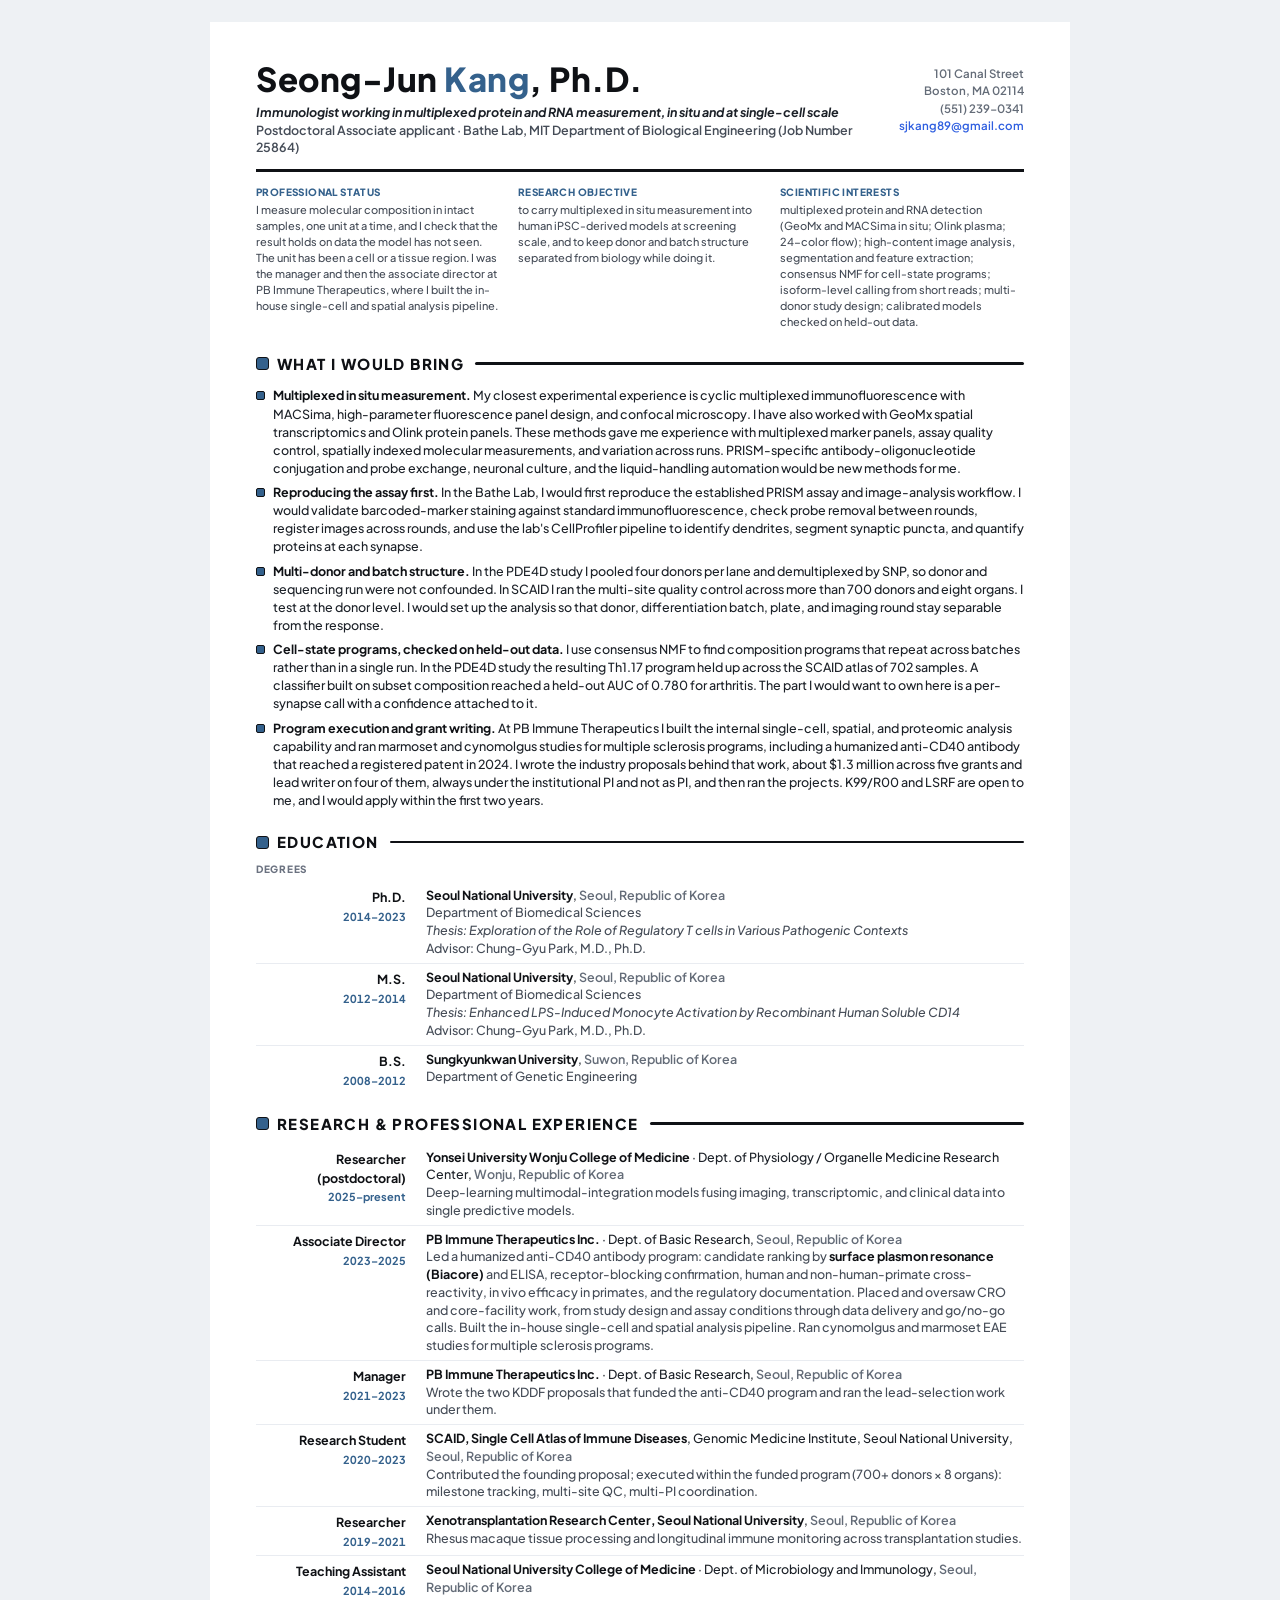
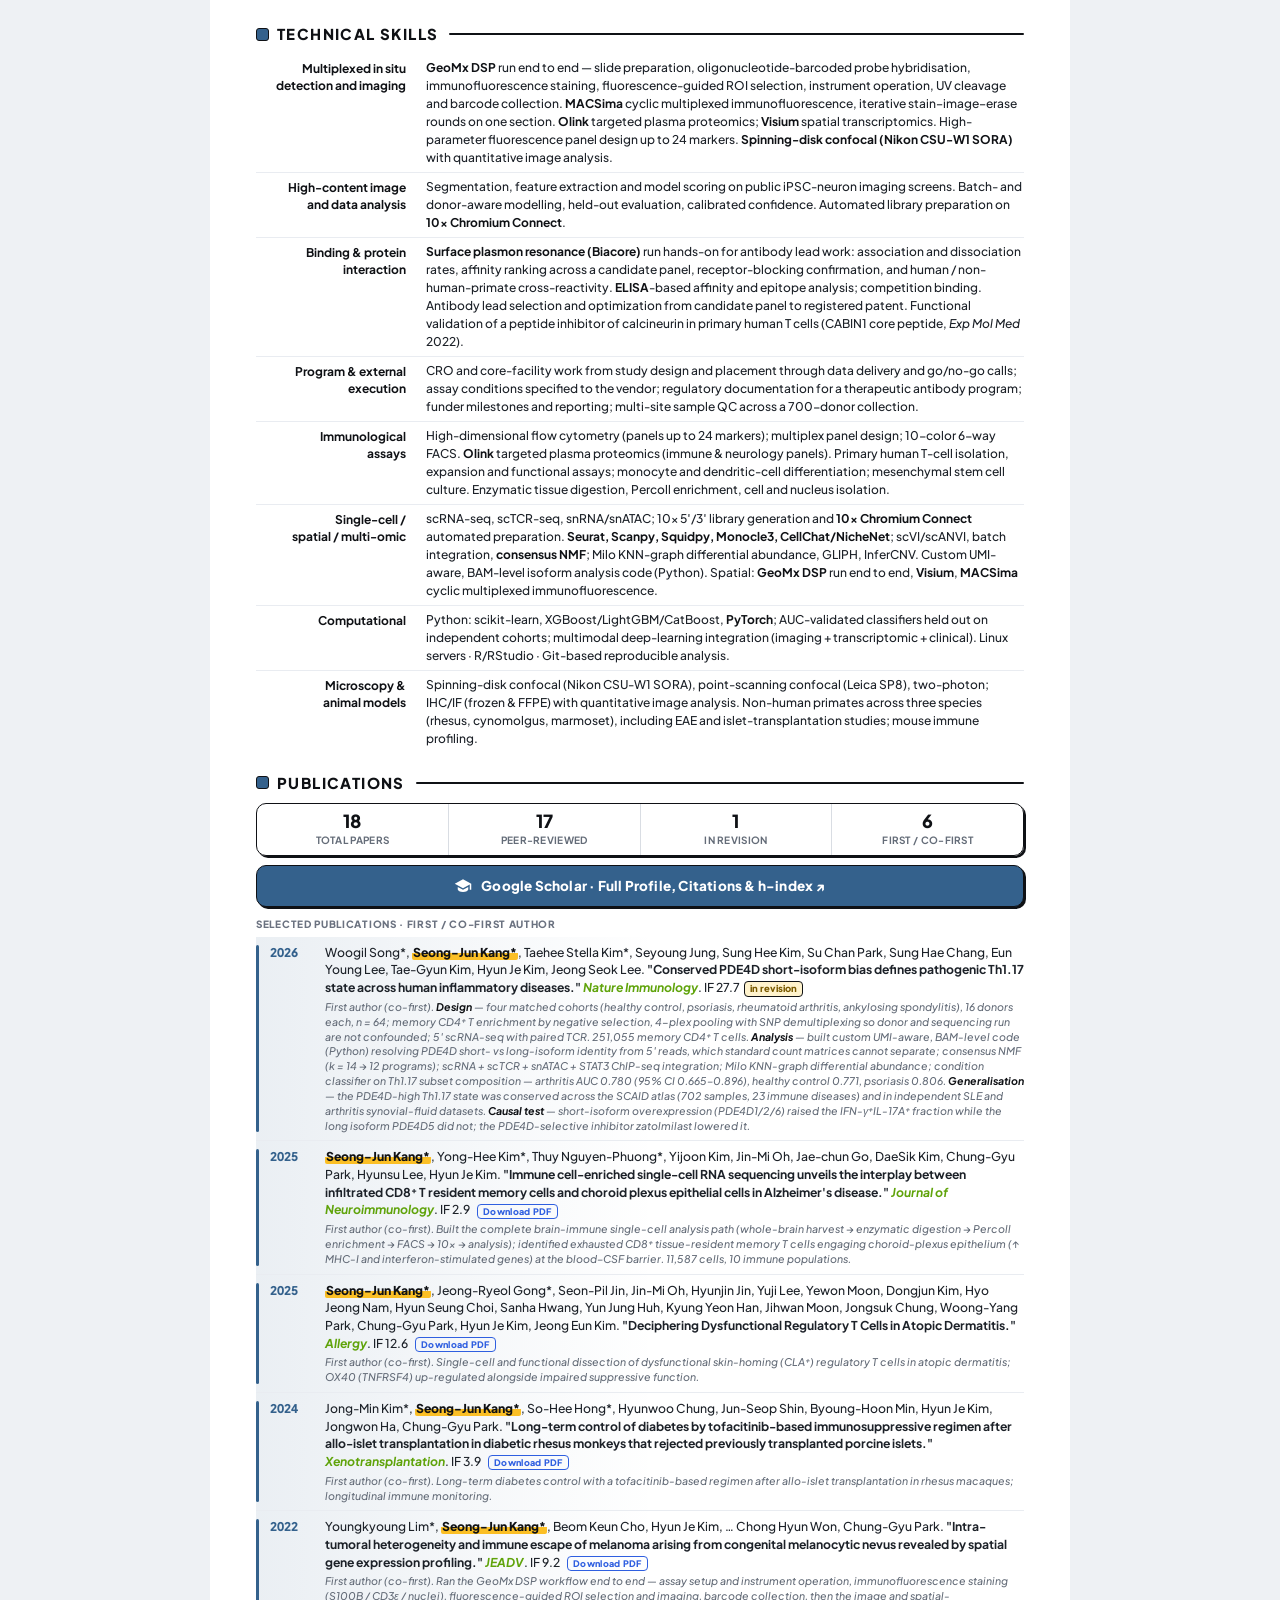
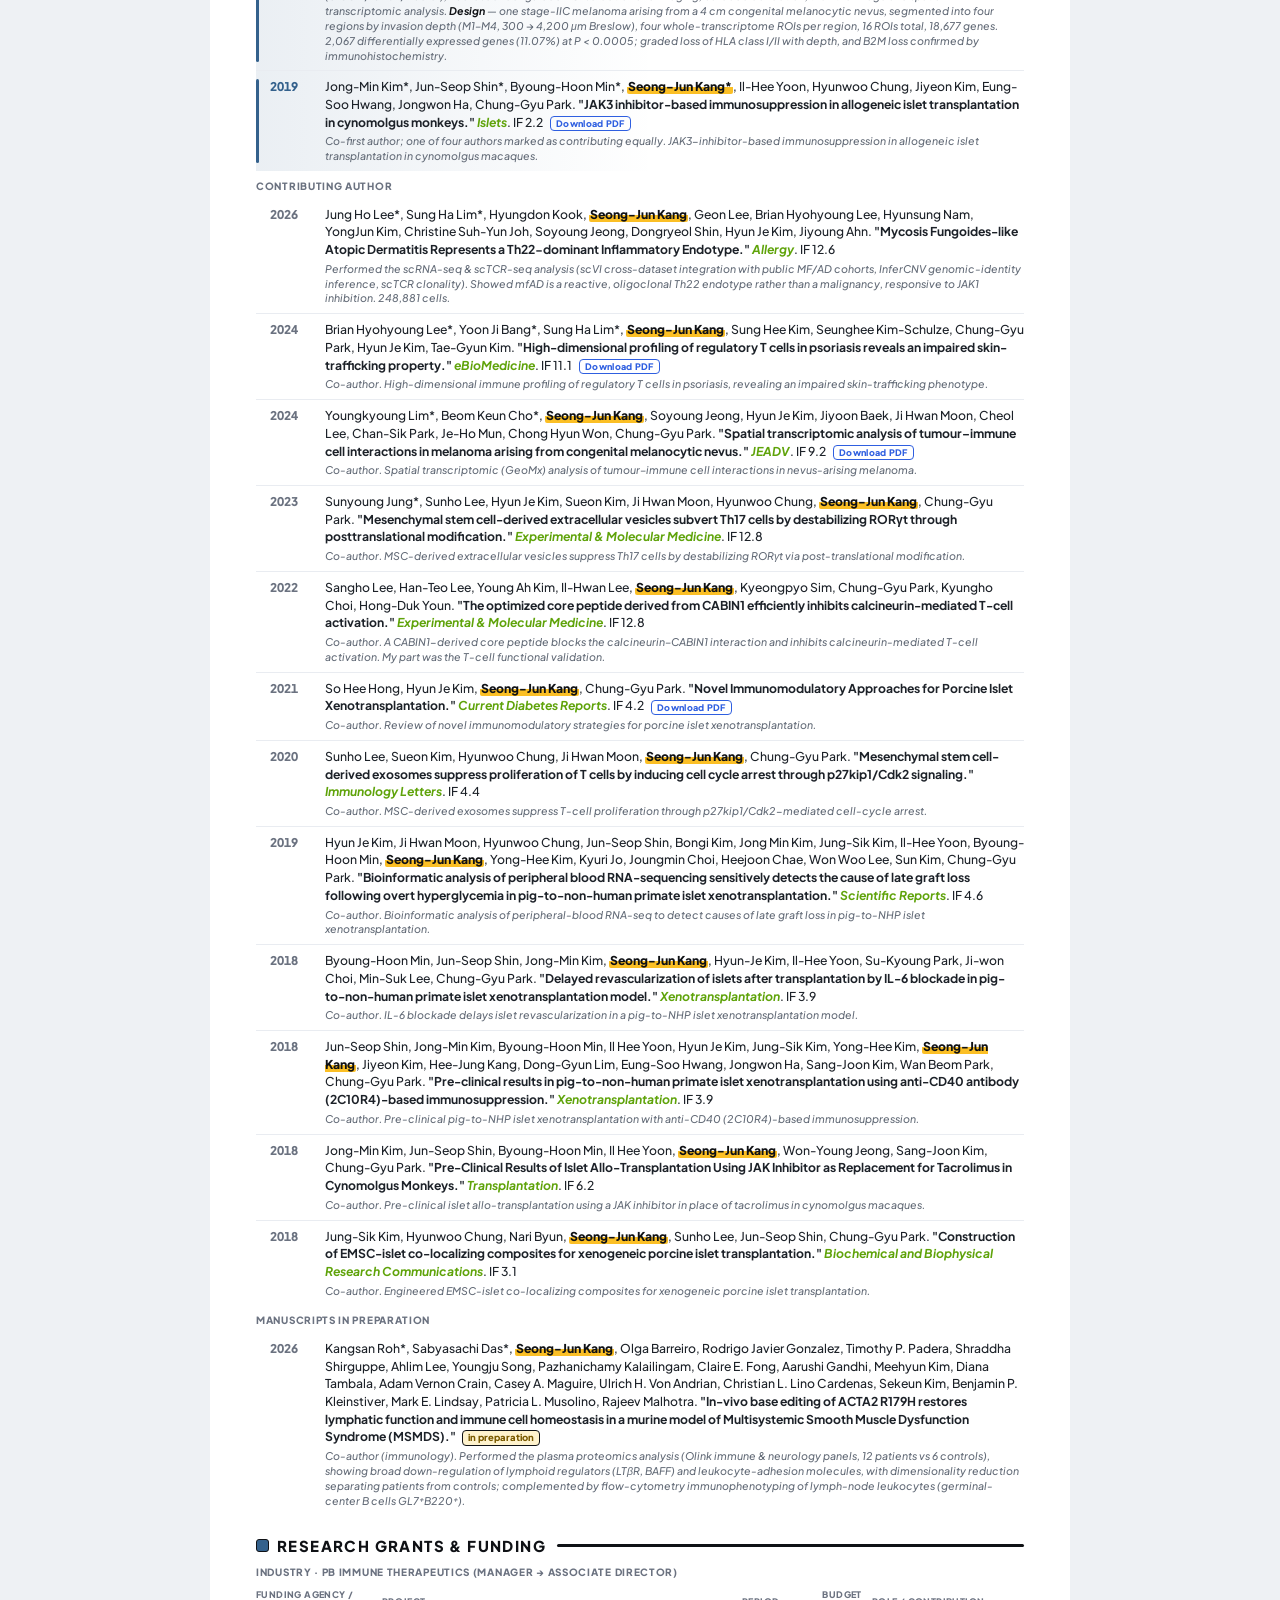
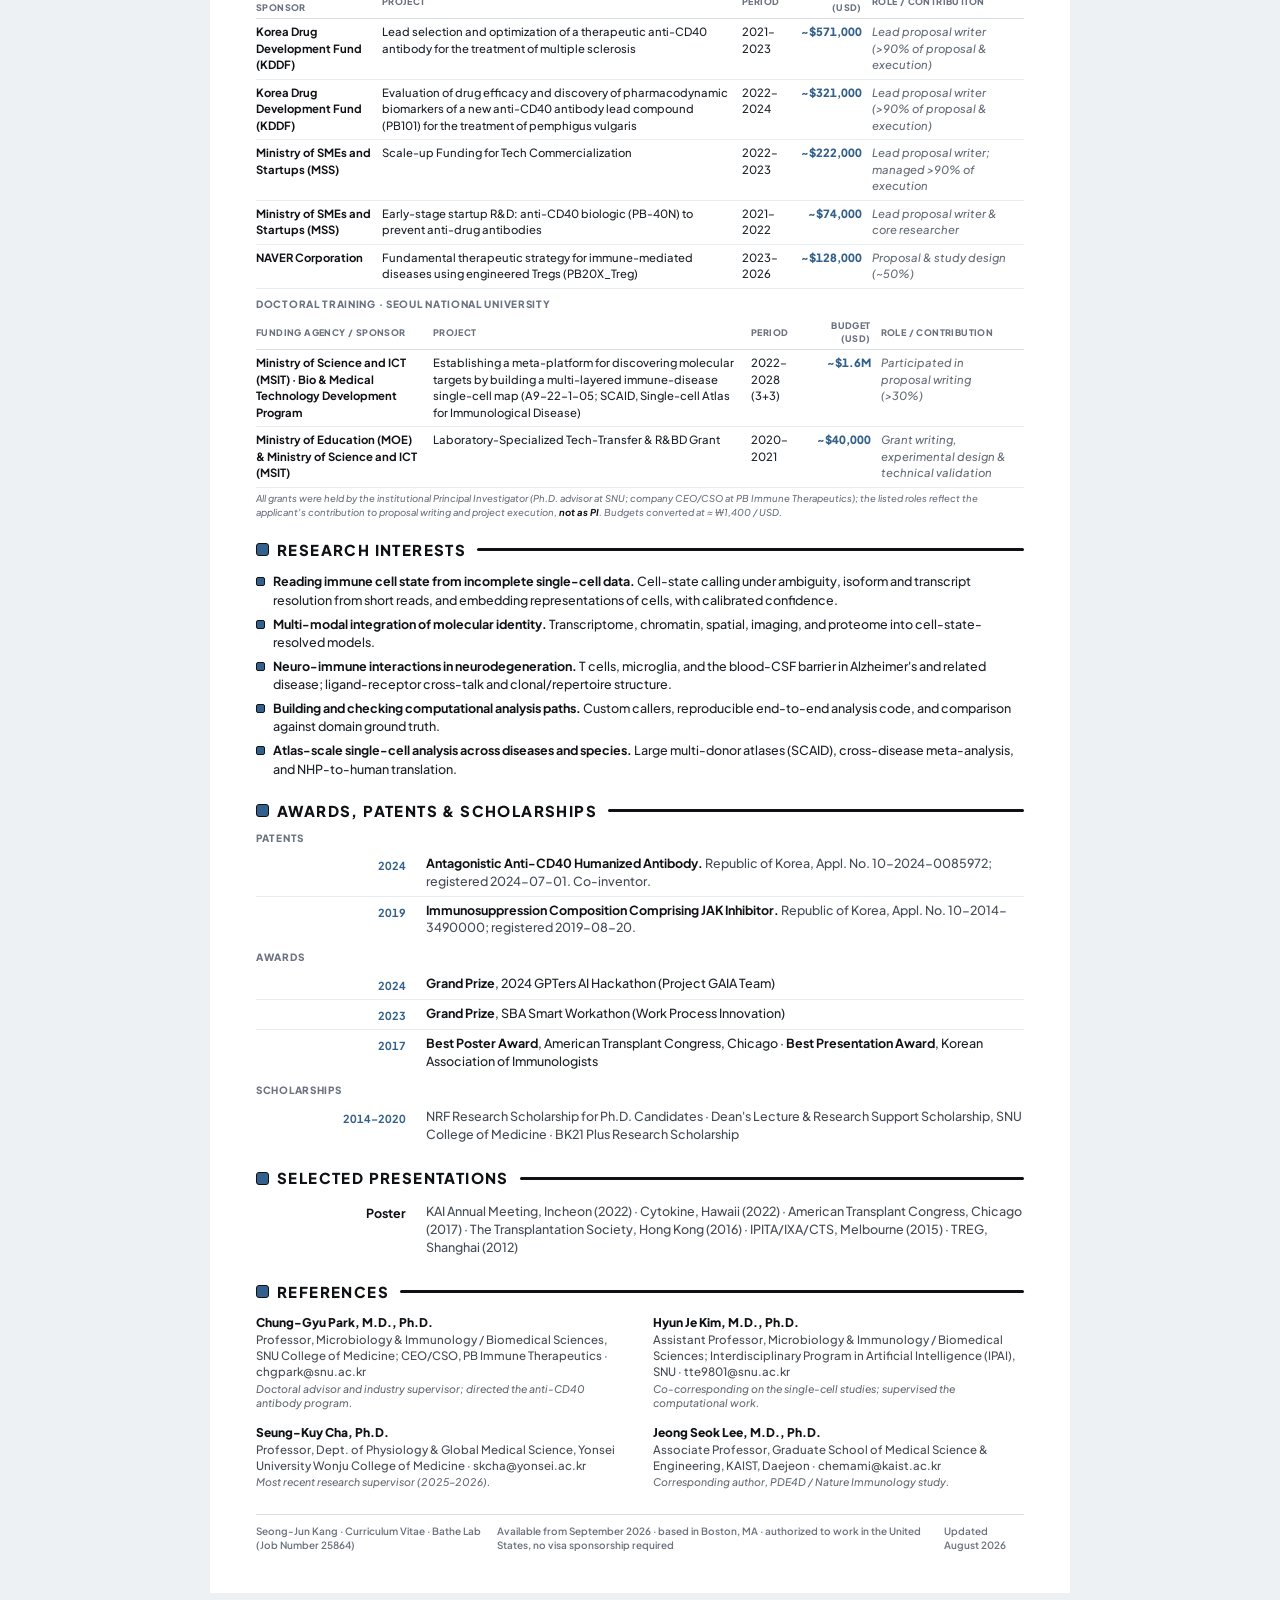
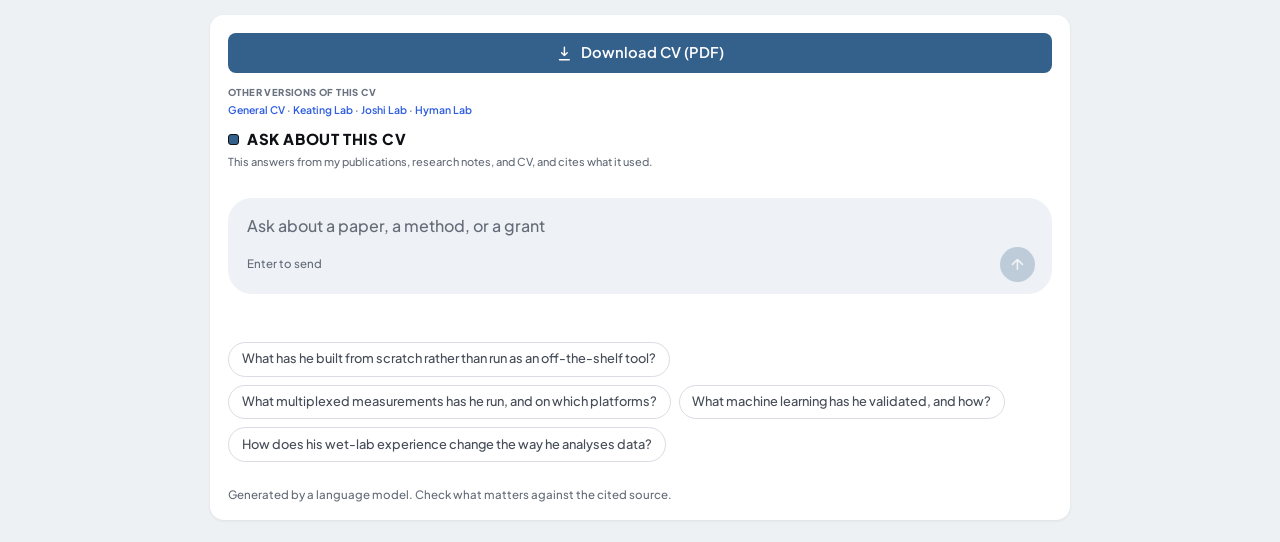
==== for-bathe-lab/index.html @ 983fb88e "Give each reader their own page, and build all of them from one template The site had one CV, pointe" ====
<!doctype html>
<html lang="en">
<head>
<meta charset="utf-8">
<meta name="viewport" content="width=device-width, initial-scale=1">
<title>Seong-Jun Kang, Ph.D. · Curriculum Vitae · Bathe Lab</title>

<!-- Favicon: brain emoji as inline SVG (no extra file, works in light/dark) -->
<link rel="icon" href="data:image/svg+xml,<svg xmlns='http://www.w3.org/2000/svg' viewBox='0 0 100 100'><text y='.9em' font-size='90'>%F0%9F%A7%A0</text></svg>">

<!-- Open Graph / link-preview card. -->
<meta property="og:type" content="website">
<meta property="og:url" content="https://kangseongjun.com/for-bathe-lab/">
<meta property="og:title" content="Seong-Jun Kang, Ph.D. · Curriculum Vitae · Bathe Lab">
<meta property="og:description" content="Immunologist working in multiplexed protein and RNA measurement, in situ and at single-cell scale. Postdoctoral Associate applicant, Bathe Lab, MIT Department of Biological Engineering.">
<!-- Each page carries its own card image, rendered from itself. One shared image would
     show one lab's name over every other lab's title. -->
<meta property="og:image" content="https://kangseongjun.com/for-bathe-lab/og-image.png">
<meta property="og:image:width" content="1200">
<meta property="og:image:height" content="630">
<meta name="twitter:card" content="summary_large_image">
<meta name="twitter:title" content="Seong-Jun Kang, Ph.D. · Curriculum Vitae · Bathe Lab">
<meta name="twitter:description" content="Immunologist working in multiplexed protein and RNA measurement, in situ and at single-cell scale. Postdoctoral Associate applicant, Bathe Lab, MIT Department of Biological Engineering.">
<meta name="twitter:image" content="https://kangseongjun.com/for-bathe-lab/og-image.png">
<!-- Which source file this deployed copy was cut from. Bump it with every copy. -->
<meta name="generator" content="Seong-Jun-CV-for-labs/build.py v1.0.0 · blocks/bathe.json">

<link rel="preconnect" href="https://fonts.googleapis.com">
<link rel="preconnect" href="https://fonts.gstatic.com" crossorigin>
<link href="https://fonts.googleapis.com/css2?family=Plus+Jakarta+Sans:ital,wght@0,500;0,600;0,700;0,800;1,500;1,600;1,700&display=swap" rel="stylesheet">
<link rel="stylesheet" href="../chat/ksj-chat.css">
<style>
/* CV_brainfish v7 · v3 clean ledger + v6 detailed year-column pubs · BLUE accent (name highlight = yellow, journal = green) */
:root{
  --lime:#a3e635; --lime-deep:#5fa30a; --carbon:#0f1115; --ink:#1c2128; --graphite:#454c57; --iron:#646c78;
  /* --slate carries the sublabels, table headers, publication years and the footnote,
     all of them small. At #9aa2af it measures 2.6:1 on white, under the 4.5:1 threshold. */
  --slate:#6b7280; --line:#d9dde3; --line-soft:#e9ecf1; --cobalt:#2f5fe0; --paper:#ffffff;
  --blue:#34618c; --yellow:#fbbf25;
  --font:"Plus Jakarta Sans",-apple-system,BlinkMacSystemFont,"Segoe UI",sans-serif;
}
*{box-sizing:border-box;margin:0;padding:0}
html{-webkit-print-color-adjust:exact;print-color-adjust:exact}
body{font-family:var(--font);color:var(--ink);background:#eef1f4;font-size:13px;line-height:1.46;font-weight:500}
.page{max-width:860px;background:var(--paper);padding:40px 46px 40px}
a{color:var(--cobalt);text-decoration:none}

/* ---------- two-column shell: CV left, chat right ---------- */
/* The CV keeps its 860px measure. The chat takes a fixed 390px beside it and sticks to
   the viewport, because the CV is several screens long and a chat that scrolls away at
   the Education section is a chat nobody uses. */
.shell{display:grid;grid-template-columns:minmax(0,860px) 390px;gap:22px;
       max-width:1294px;margin:22px auto;align-items:start;padding:0 12px}
/* A hidden aside is out of the layout, but its grid column is not. Without this the CV
   sits 195px left of centre beside an empty gap whenever the chat is off. */
.shell:has(> .askpane[hidden]){grid-template-columns:minmax(0,860px);
                               justify-content:center;max-width:884px}
.cvpane{min-width:0}
.askpane{position:sticky;top:22px;background:var(--paper);border-radius:14px;
         padding:18px 18px 16px;box-shadow:0 1px 3px rgba(15,17,21,.07)}
.askpane .ksj-chat{
  --ksj-accent:var(--blue); --ksj-accent-2:#27496b; --ksj-accent-fg:#fff;
  --ksj-accent-bg:rgba(52,97,140,.10);
  --ksj-ink:var(--ink); --ksj-ink-2:var(--graphite); --ksj-muted:var(--iron);
  --ksj-line:var(--line); --ksj-line-2:var(--line-soft);
  --ksj-surface:var(--paper);
  /* The composer's fill. The pane is white, so this grey is what tells the composer
     apart from the outlined suggestion pills sitting under it. */
  --ksj-surface-2:#eef1f5;
  --ksj-font:var(--font);
  --ksj-log-max:calc(100vh - 330px);
}
.askpane .ksj-title{font-size:15px;font-weight:800;letter-spacing:.6px;text-transform:uppercase;
                    color:var(--carbon);display:flex;align-items:center;gap:8px}
.askpane .ksj-title::before{content:"";width:11px;height:11px;background:var(--blue);
                            border:1.5px solid var(--carbon);border-radius:3px;flex-shrink:0}
.askpane .ksj-intro{font-size:11px;line-height:1.45}
.cv-download{
  display:flex; align-items:center; justify-content:center; gap:.5rem;
  margin:0 0 .75rem; padding:.6rem 1rem;
  background:var(--blue); color:#fff; border-radius:8px;
  font-size:.92rem; font-weight:600; text-decoration:none;
  transition:background .15s;
}
/* A darker shade of the same accent on hover. color-mix keeps the hover in the same blue
   rather than jumping to the brighter --cobalt. */
.cv-download:hover{background:color-mix(in srgb, var(--blue) 82%, #000);}
.cv-download:focus-visible{outline:2.5px solid var(--cobalt);outline-offset:2px}
.cv-download svg{width:1.05rem; height:1.05rem; fill:none; stroke:currentColor; stroke-width:2; stroke-linecap:round; stroke-linejoin:round;}
/* The other pages of this CV. A reader who lands on one lab's page has no way to the
   others otherwise. Each page hides its own entry. */
.cv-others{margin:0 0 .75rem;font-size:10.5px;line-height:1.5;color:var(--iron);font-weight:600}
.cv-others b{display:block;font-size:9.5px;letter-spacing:.4px;text-transform:uppercase;
             color:var(--slate);margin-bottom:2px;font-weight:800}
.cv-others a{color:var(--cobalt)}
.cv-others a:hover{text-decoration:underline}
.cv-others a:focus-visible{outline:2px solid var(--cobalt);outline-offset:2px}

/* Below the point where 860 + 390 stops fitting, the CV goes full width and the chat
   moves under it. It stops being sticky there: a sticky panel on a phone eats the screen. */
@media (max-width:1290px){
  .shell{grid-template-columns:minmax(0,860px);justify-content:center;max-width:884px}
  .askpane{position:static;max-width:860px}
  .askpane .ksj-chat{--ksj-log-max:26rem}
}
b,strong{font-weight:700;color:var(--carbon)}
i,em{font-style:italic}

/* ---------- header ---------- */
.hgrid{display:flex;justify-content:space-between;align-items:flex-start;gap:24px;padding-bottom:12px;border-bottom:3px solid var(--carbon)}
.name{font-size:33px;font-weight:800;letter-spacing:.5px;line-height:1;color:var(--carbon)}
.name .accent{color:var(--blue)}
.titles{margin-top:9px;font-size:12.5px;color:var(--graphite);font-weight:600;line-height:1.4}
.titles .t-em{font-style:italic;font-weight:700;color:var(--ink)}
.hright{text-align:right;font-size:11.5px;color:var(--iron);font-weight:600;line-height:1.5;white-space:nowrap;padding-top:3px}
.hright .k{color:var(--cobalt)}

.summary3{display:grid;grid-template-columns:1fr 1fr 1fr;gap:18px;margin-top:13px;padding-bottom:4px}
.summary3 .col{font-size:11px;color:var(--graphite);line-height:1.45;font-weight:500}
.summary3 .slab{display:block;font-weight:800;font-size:10px;letter-spacing:.4px;text-transform:uppercase;color:var(--blue);margin-bottom:3px}

/* ---------- section headers ---------- */
.sec{margin-top:19px}
.sechdr{display:flex;align-items:center;gap:11px;margin-bottom:9px}
.sechdr h2{font-size:15px;font-weight:800;letter-spacing:1.4px;text-transform:uppercase;color:var(--carbon);white-space:nowrap;display:flex;align-items:center;gap:8px}
.sechdr h2::before{content:"";width:11px;height:11px;background:var(--blue);border:1.5px solid var(--carbon);border-radius:3px;display:inline-block}
.sechdr .rule{flex:1;height:2.5px;background:var(--carbon);border-radius:2px}
.sublbl{font-size:10px;font-weight:800;letter-spacing:.7px;text-transform:uppercase;color:var(--slate);margin:8px 0 5px}

/* ---------- ledger rows ---------- */
.row{display:grid;grid-template-columns:150px 1fr;gap:20px;padding:5px 0;break-inside:avoid}
.row .lab{text-align:right;padding-top:1px}
.row .lab .role{font-weight:700;font-size:12.5px;color:var(--carbon);line-height:1.25}
.row .lab .dt{display:block;font-size:11px;font-weight:700;color:var(--blue);font-variant-numeric:tabular-nums;margin-top:2px}
.row .lab .mini{display:block;font-size:10px;color:var(--slate);font-weight:600;font-style:italic;margin-top:3px}
.row .main{font-size:12.5px;color:var(--ink);line-height:1.42}
.row .main .org{font-weight:700;color:var(--carbon)}
.row .main .loc{color:var(--iron);font-weight:600}
.row .main .det{color:var(--graphite)}
.row .main .th{font-style:italic;color:var(--graphite)}
.row+.row{border-top:1px solid var(--line-soft)}

/* ---------- publications ---------- */
.pubstats{display:flex;flex-wrap:wrap;gap:0;border:1.5px solid var(--carbon);border-radius:10px;overflow:hidden;margin:2px 0 9px;box-shadow:2px 2px 0 var(--carbon)}
.pubstats .st{flex:1;min-width:120px;padding:8px 14px;border-right:1px solid var(--line);text-align:center}
.pubstats .st:last-child{border-right:none}
.pubstats .st b{display:block;font-size:18px;font-weight:800;color:var(--carbon);line-height:1}
.pubstats .st span{font-size:10px;font-weight:700;color:var(--iron);text-transform:uppercase;letter-spacing:.3px;margin-top:3px;display:block}
.pubkey{font-size:10.5px;color:var(--iron);font-style:italic;margin:0 0 8px}
/* Full width, and borrowing the border + hard shadow the stat card above it already uses,
   so the two read as one block. The shadow is what makes it look pressable: hover lifts it
   off the page, active pushes it into where the shadow was. */
.scholar-btn{display:flex;width:100%;align-items:center;justify-content:center;gap:9px;background:var(--blue);color:#fff;font-size:13.5px;font-weight:800;padding:10px 16px;border:1.5px solid var(--carbon);border-radius:10px;text-decoration:none;margin:2px 0 10px;letter-spacing:.2px;box-shadow:2px 2px 0 var(--carbon);transition:background .15s,transform .12s,box-shadow .12s}
.scholar-btn svg{flex-shrink:0}
.scholar-btn:hover{background:#27496b;transform:translate(-1px,-1px);box-shadow:3px 3px 0 var(--carbon)}
.scholar-btn:active{transform:translate(2px,2px);box-shadow:0 0 0 var(--carbon)}
.scholar-btn:focus-visible{outline:2.5px solid var(--cobalt);outline-offset:2px}
.granttbl{width:100%;border-collapse:collapse;margin:4px 0 4px;font-size:11.3px}
/* The industry table runs past a page break in print. Only a real thead repeats, and it
   only repeats with this display value; without it the second half of the table prints
   as unlabelled money. */
.granttbl thead{display:table-header-group}
.granttbl th{text-align:left;font-size:9px;font-weight:800;text-transform:uppercase;letter-spacing:.4px;color:var(--slate);border-bottom:1.5px solid var(--line);padding:3px 10px 4px 0}
.granttbl th.r,.granttbl td.bd{text-align:right}
.granttbl td{padding:5px 10px 5px 0;border-bottom:1px solid var(--line-soft);vertical-align:top}
.granttbl .ag{font-weight:700;color:var(--carbon)}
.granttbl .bd{font-weight:800;color:var(--blue);font-variant-numeric:tabular-nums;white-space:nowrap}
.granttbl .rl{color:var(--iron);font-style:italic}
.grantnote{font-size:9.5px;color:var(--slate);font-style:italic;margin-top:3px}

ol.pubs{list-style:none;counter-reset:pub}
ol.pubs li{position:relative;padding:6px 0 6px 30px;font-size:12px;line-height:1.45;break-inside:avoid;border-bottom:1px solid var(--line-soft)}
ol.pubs li:last-child{border-bottom:none}
ol.pubs li::before{counter-increment:pub;content:"["counter(pub)"]";position:absolute;left:0;top:6px;color:var(--slate);font-weight:700;font-size:11px;font-variant-numeric:tabular-nums}
ol.pubs li.pri{padding-left:34px}
ol.pubs li.pri::after{content:"";position:absolute;left:24px;top:8px;bottom:8px;width:3px;background:var(--lime);border-radius:2px}
.pubs .me{font-weight:800;color:var(--carbon);background:linear-gradient(180deg,transparent 58%,var(--lime) 58%);padding:0 1px;border-radius:2px}
.pubs .ttl{font-weight:700;color:var(--ink)}
.pubs .jr{font-style:italic;font-weight:700;color:var(--cobalt)}
.pubs .yr{color:var(--iron);font-weight:600}
.pubs .contrib{display:block;margin-top:3px;font-size:10.8px;color:var(--iron);font-style:italic;line-height:1.4}
.grouplbl{font-size:11px;font-weight:800;letter-spacing:.3px;color:var(--blue);font-style:italic;margin:11px 0 4px}
.publist{list-style:none;margin-top:2px}
.publist li{position:relative;padding:7px 0 7px 14px;border-bottom:1px solid var(--line-soft);font-size:12.2px;line-height:1.45;display:flex;gap:13px;align-items:baseline;break-inside:avoid}
.publist li:last-child{border-bottom:none}
.publist .yr{font-weight:800;font-size:12px;color:var(--slate);min-width:42px;font-variant-numeric:tabular-nums;flex-shrink:0}
.publist .ct{flex:1}
.publist li.pri{background:linear-gradient(90deg,rgba(52,97,140,.10),transparent 52%)}
.publist li.pri::before{content:"";position:absolute;left:0;top:8px;bottom:8px;width:3px;background:var(--blue);border-radius:2px}
.publist li.pri .yr{color:var(--blue)}
.publist .me{font-weight:800;color:var(--carbon);background:linear-gradient(180deg,transparent 55%,var(--yellow) 55%);padding:0 1px;border-radius:2px}
.publist .ttl{font-weight:700;color:var(--ink)}
.publist .jr{font-style:italic;font-weight:700;color:var(--lime-deep)}
.publist .rev{display:inline-block;font-size:9.5px;font-weight:800;color:#7a5a00;background:#fff3cd;border:1px solid var(--carbon);border-radius:4px;padding:0 5px;margin-left:4px}
.publist .contrib{display:block;margin-top:3px;font-size:10.6px;color:var(--iron);font-style:italic;line-height:1.4}
.pdf{display:inline-block;font-size:9px;font-weight:800;letter-spacing:.3px;color:var(--cobalt);border:1.2px solid var(--cobalt);border-radius:4px;padding:0 5px;margin-left:5px;text-decoration:none;vertical-align:middle}
.pdf:hover{background:var(--cobalt);color:#fff}
.th a{color:var(--cobalt);text-decoration:none;border-bottom:1px solid var(--cobalt)}

/* ---------- skills / interests / lists ---------- */
.skillrow{display:grid;grid-template-columns:150px 1fr;gap:20px;padding:5px 0;break-inside:avoid}
.skillrow+.skillrow{border-top:1px solid var(--line-soft)}
.skillrow .lab{text-align:right;font-weight:700;font-size:12px;color:var(--carbon);padding-top:1px}
.skillrow .items{font-size:12px;color:var(--ink);line-height:1.5}
.skillrow .items b{color:var(--carbon);font-weight:700}

.interest{list-style:none;font-size:12.5px}
.interest li{padding:3px 0 3px 17px;position:relative;line-height:1.45;color:var(--ink)}
.interest li::before{content:"";position:absolute;left:0;top:8px;width:7px;height:7px;background:var(--blue);border:1.4px solid var(--carbon);border-radius:2px}
.interest b{color:var(--carbon);font-weight:700}

.inline{font-size:12px;color:var(--ink);line-height:1.6}
.refgrid{display:grid;grid-template-columns:1fr 1fr;gap:6px 26px}
.refblk{font-size:11.5px;line-height:1.4;padding:4px 0}
.refblk .rn{font-weight:800;color:var(--carbon);font-size:12px}
.refblk .rr{color:var(--graphite);font-weight:500}
.refblk .rnote{font-style:italic;color:var(--iron);font-size:10.5px;margin-top:1px}

.foot{margin-top:20px;padding-top:9px;border-top:1px solid var(--line);font-size:10px;color:var(--slate);display:flex;justify-content:space-between;font-weight:600}

@media (max-width:680px){
  .summary3{grid-template-columns:1fr}.hgrid{flex-direction:column}.hright{text-align:left}
  .row,.skillrow{grid-template-columns:1fr;gap:2px}.row .lab,.skillrow .lab{text-align:left}.refgrid{grid-template-columns:1fr}
}
@media print{
  @page{size:Letter;margin:12mm 13mm}
  body{background:#fff;font-size:10.6px}
  /* This page's real job is still the PDF. The chat leaves no trace on paper. */
  .askpane{display:none}
  .shell{display:block;max-width:none;margin:0;padding:0;gap:0}
  .page{margin:0;max-width:none;padding:0;box-shadow:none}
  .sec{margin-top:13px}
  .sechdr,.row,.skillrow,ol.pubs li,.refblk{break-inside:avoid}
  /* break-inside alone let a heading sit alone at the foot of a page with its first entry
     on the next one. */
  .sechdr,.sublbl{break-after:avoid;page-break-after:avoid}
  .name{font-size:27px}
  /* This was position:fixed, which repeats the line on every sheet but pins it inside the
     page area, so on any full page it printed across the last entry. Pushing it into the
     page margin does not work either: Chrome clips fixed content at the page edge and the
     line disappeared from five of six pages. In flow it prints once, at the end, and never
     lands on anything. */
  .foot{position:static;margin-top:16px;padding-top:8px;border-top:1px solid var(--line-soft);break-inside:avoid}
}
</style>
</head>
<body>
<div class="shell">
<div class="cvpane">
<div class="page">

  <!-- ============ HEADER ============ -->
  <header>
    <div class="hgrid">
      <div class="hleft">
        <h1 class="name">Seong-Jun <span class="accent">Kang</span>, Ph.D.</h1>
        <div class="titles">
          <div class="t-em">Immunologist working in multiplexed protein and RNA measurement, in situ and at single-cell scale</div>
          <div>Postdoctoral Associate applicant · Bathe Lab, MIT Department of Biological Engineering (Job Number 25864)</div>
        </div>
      </div>
      <div class="hright">
        101 Canal Street<br>Boston, MA 02114<br>(551) 239-0341<br><span class="k">sjkang89@gmail.com</span>
      </div>
    </div>
    <div class="summary3">
      <div class="col"><span class="slab">Professional status</span>I measure molecular composition in intact samples, one unit at a time, and I check that the result holds on data the model has not seen. The unit has been a cell or a tissue region. I was the manager and then the associate director at PB Immune Therapeutics, where I built the in-house single-cell and spatial analysis pipeline.</div>
      <div class="col"><span class="slab">Research objective</span>to carry multiplexed in situ measurement into human iPSC-derived models at screening scale, and to keep donor and batch structure separated from biology while doing it.</div>
      <div class="col"><span class="slab">Scientific interests</span>multiplexed protein and RNA detection (GeoMx and MACSima in situ; Olink plasma; 24-color flow); high-content image analysis, segmentation and feature extraction; consensus NMF for cell-state programs; isoform-level calling from short reads; multi-donor study design; calibrated models checked on held-out data.</div>
    </div>
  </header>

  <!-- ============ WHAT I WOULD BRING ============ -->
  <section class="sec">
    <div class="sechdr"><h2>What I Would Bring</h2><div class="rule"></div></div>
    <ul class="interest">
      <li><b>Multiplexed in situ measurement.</b> My closest experimental experience is cyclic multiplexed immunofluorescence with MACSima, high-parameter fluorescence panel design, and confocal microscopy. I have also worked with GeoMx spatial transcriptomics and Olink protein panels. These methods gave me experience with multiplexed marker panels, assay quality control, spatially indexed molecular measurements, and variation across runs. PRISM-specific antibody-oligonucleotide conjugation and probe exchange, neuronal culture, and the liquid-handling automation would be new methods for me.</li>
      <li><b>Reproducing the assay first.</b> In the Bathe Lab, I would first reproduce the established PRISM assay and image-analysis workflow. I would validate barcoded-marker staining against standard immunofluorescence, check probe removal between rounds, register images across rounds, and use the lab's CellProfiler pipeline to identify dendrites, segment synaptic puncta, and quantify proteins at each synapse.</li>
      <li><b>Multi-donor and batch structure.</b> In the PDE4D study I pooled four donors per lane and demultiplexed by SNP, so donor and sequencing run were not confounded. In SCAID I ran the multi-site quality control across more than 700 donors and eight organs. I test at the donor level. I would set up the analysis so that donor, differentiation batch, plate, and imaging round stay separable from the response.</li>
      <li><b>Cell-state programs, checked on held-out data.</b> I use consensus NMF to find composition programs that repeat across batches rather than in a single run. In the PDE4D study the resulting Th1.17 program held up across the SCAID atlas of 702 samples. A classifier built on subset composition reached a held-out AUC of 0.780 for arthritis. The part I would want to own here is a per-synapse call with a confidence attached to it.</li>
      <li><b>Program execution and grant writing.</b> At PB Immune Therapeutics I built the internal single-cell, spatial, and proteomic analysis capability and ran marmoset and cynomolgus studies for multiple sclerosis programs, including a humanized anti-CD40 antibody that reached a registered patent in 2024. I wrote the industry proposals behind that work, about $1.3 million across five grants and lead writer on four of them, always under the institutional PI and not as PI, and then ran the projects. K99/R00 and LSRF are open to me, and I would apply within the first two years.</li>
    </ul>
  </section>

  <!-- ============ EDUCATION ============ -->
  <section class="sec">
    <div class="sechdr"><h2>Education</h2><div class="rule"></div></div>
    <div class="sublbl">Degrees</div>
    <div class="row">
      <div class="lab"><span class="role">Ph.D.</span><span class="dt">2014–2023</span></div>
      <div class="main"><span class="org">Seoul National University</span>, <span class="loc">Seoul, Republic of Korea</span><br><span class="det">Department of Biomedical Sciences</span><br><span class="th">Thesis: Exploration of the Role of Regulatory T cells in Various Pathogenic Contexts</span><br><span class="det">Advisor: Chung-Gyu Park, M.D., Ph.D.</span></div>
    </div>
    <div class="row">
      <div class="lab"><span class="role">M.S.</span><span class="dt">2012–2014</span></div>
      <div class="main"><span class="org">Seoul National University</span>, <span class="loc">Seoul, Republic of Korea</span><br><span class="det">Department of Biomedical Sciences</span><br><span class="th">Thesis: Enhanced LPS-Induced Monocyte Activation by Recombinant Human Soluble CD14</span><br><span class="det">Advisor: Chung-Gyu Park, M.D., Ph.D.</span></div>
    </div>
    <div class="row">
      <div class="lab"><span class="role">B.S.</span><span class="dt">2008–2012</span></div>
      <div class="main"><span class="org">Sungkyunkwan University</span>, <span class="loc">Suwon, Republic of Korea</span><br><span class="det">Department of Genetic Engineering</span></div>
    </div>
  </section>

  <!-- ============ RESEARCH & PROFESSIONAL EXPERIENCE ============ -->
  <section class="sec">
    <div class="sechdr"><h2>Research &amp; Professional Experience</h2><div class="rule"></div></div>
    <div class="row">
      <div class="lab"><span class="role">Researcher<br>(postdoctoral)</span><span class="dt">2025–present</span></div>
      <div class="main"><span class="org">Yonsei University Wonju College of Medicine</span> · Dept. of Physiology / Organelle Medicine Research Center, <span class="loc">Wonju, Republic of Korea</span><br><span class="det">Deep-learning multimodal-integration models fusing imaging, transcriptomic, and clinical data into single predictive models.</span></div>
    </div>
    <div class="row">
      <div class="lab"><span class="role">Associate Director</span><span class="dt">2023–2025</span></div>
      <div class="main"><span class="org">PB Immune Therapeutics Inc.</span> · Dept. of Basic Research, <span class="loc">Seoul, Republic of Korea</span><br><span class="det">Led a humanized anti-CD40 antibody program: candidate ranking by <b>surface plasmon resonance (Biacore)</b> and ELISA, receptor-blocking confirmation, human and non-human-primate cross-reactivity, in vivo efficacy in primates, and the regulatory documentation. Placed and oversaw CRO and core-facility work, from study design and assay conditions through data delivery and go/no-go calls. Built the in-house single-cell and spatial analysis pipeline. Ran cynomolgus and marmoset EAE studies for multiple sclerosis programs.</span></div>
    </div>
    <div class="row">
      <div class="lab"><span class="role">Manager</span><span class="dt">2021–2023</span></div>
      <div class="main"><span class="org">PB Immune Therapeutics Inc.</span> · Dept. of Basic Research, <span class="loc">Seoul, Republic of Korea</span><br><span class="det">Wrote the two KDDF proposals that funded the anti-CD40 program and ran the lead-selection work under them.</span></div>
    </div>
    <div class="row">
      <div class="lab"><span class="role">Research Student</span><span class="dt">2020–2023</span></div>
      <div class="main"><span class="org">SCAID, Single Cell Atlas of Immune Diseases</span>, Genomic Medicine Institute, Seoul National University, <span class="loc">Seoul, Republic of Korea</span><br><span class="det">Contributed the founding proposal; executed within the funded program (700+ donors × 8 organs): milestone tracking, multi-site QC, multi-PI coordination.</span></div>
    </div>
    <div class="row">
      <div class="lab"><span class="role">Researcher</span><span class="dt">2019–2021</span></div>
      <div class="main"><span class="org">Xenotransplantation Research Center, Seoul National University</span>, <span class="loc">Seoul, Republic of Korea</span><br><span class="det">Rhesus macaque tissue processing and longitudinal immune monitoring across transplantation studies.</span></div>
    </div>
    <div class="row">
      <div class="lab"><span class="role">Teaching Assistant</span><span class="dt">2014–2016</span></div>
      <div class="main"><span class="org">Seoul National University College of Medicine</span> · Dept. of Microbiology and Immunology, <span class="loc">Seoul, Republic of Korea</span></div>
    </div>
  </section>

  <!-- ============ TECHNICAL SKILLS ============ -->
  <!-- Skills sit above the publication list on this version, because the posting asks for
       biophysical assays and CRO work first and for the publication record after. -->
  <section class="sec">
    <div class="sechdr"><h2>Technical Skills</h2><div class="rule"></div></div>
    <div class="skillrow">
      <div class="lab">Multiplexed in situ<br>detection and imaging</div>
      <div class="items"><b>GeoMx DSP</b> run end to end — slide preparation, oligonucleotide-barcoded probe hybridisation, immunofluorescence staining, fluorescence-guided ROI selection, instrument operation, UV cleavage and barcode collection. <b>MACSima</b> cyclic multiplexed immunofluorescence, iterative stain–image–erase rounds on one section. <b>Olink</b> targeted plasma proteomics; <b>Visium</b> spatial transcriptomics. High-parameter fluorescence panel design up to 24 markers. <b>Spinning-disk confocal (Nikon CSU-W1 SORA)</b> with quantitative image analysis.</div>
    </div>
    <div class="skillrow">
      <div class="lab">High-content image<br>and data analysis</div>
      <div class="items">Segmentation, feature extraction and model scoring on public iPSC-neuron imaging screens. Batch- and donor-aware modelling, held-out evaluation, calibrated confidence. Automated library preparation on <b>10x Chromium Connect</b>.</div>
    </div>
    <div class="skillrow">
      <div class="lab">Binding &amp; protein<br>interaction</div>
      <div class="items"><b>Surface plasmon resonance (Biacore)</b> run hands-on for antibody lead work: association and dissociation rates, affinity ranking across a candidate panel, receptor-blocking confirmation, and human / non-human-primate cross-reactivity. <b>ELISA</b>-based affinity and epitope analysis; competition binding. Antibody lead selection and optimization from candidate panel to registered patent. Functional validation of a peptide inhibitor of calcineurin in primary human T cells (CABIN1 core peptide, <i>Exp Mol Med</i> 2022).</div>
    </div>
    <div class="skillrow">
      <div class="lab">Program &amp; external<br>execution</div>
      <div class="items">CRO and core-facility work from study design and placement through data delivery and go/no-go calls; assay conditions specified to the vendor; regulatory documentation for a therapeutic antibody program; funder milestones and reporting; multi-site sample QC across a 700-donor collection.</div>
    </div>
    <div class="skillrow">
      <div class="lab">Immunological<br>assays</div>
      <div class="items">High-dimensional flow cytometry (panels up to 24 markers); multiplex panel design; 10-color 6-way FACS. <b>Olink</b> targeted plasma proteomics (immune &amp; neurology panels). Primary human T-cell isolation, expansion and functional assays; monocyte and dendritic-cell differentiation; mesenchymal stem cell culture. Enzymatic tissue digestion, Percoll enrichment, cell and nucleus isolation.</div>
    </div>
    <div class="skillrow">
      <div class="lab">Single-cell /<br>spatial / multi-omic</div>
      <div class="items">scRNA-seq, scTCR-seq, snRNA/snATAC; 10x 5′/3′ library generation and <b>10x Chromium Connect</b> automated preparation. <b>Seurat, Scanpy, Squidpy, Monocle3, CellChat/NicheNet</b>; scVI/scANVI, batch integration, <b>consensus NMF</b>; Milo KNN-graph differential abundance, GLIPH, InferCNV. Custom UMI-aware, BAM-level isoform analysis code (Python). Spatial: <b>GeoMx DSP</b> run end to end, <b>Visium</b>, <b>MACSima</b> cyclic multiplexed immunofluorescence.</div>
    </div>
    <div class="skillrow">
      <div class="lab">Computational</div>
      <div class="items">Python: scikit-learn, XGBoost/LightGBM/CatBoost, <b>PyTorch</b>; AUC-validated classifiers held out on independent cohorts; multimodal deep-learning integration (imaging + transcriptomic + clinical). Linux servers · R/RStudio · Git-based reproducible analysis.</div>
    </div>
    <div class="skillrow">
      <div class="lab">Microscopy &amp;<br>animal models</div>
      <div class="items">Spinning-disk confocal (Nikon CSU-W1 SORA), point-scanning confocal (Leica SP8), two-photon; IHC/IF (frozen &amp; FFPE) with quantitative image analysis. Non-human primates across three species (rhesus, cynomolgus, marmoset), including EAE and islet-transplantation studies; mouse immune profiling.</div>
    </div>
  </section>

  <!-- ============ PUBLICATIONS ============ -->
  <section class="sec">
    <div class="sechdr"><h2>Publications</h2><div class="rule"></div></div>
    <div class="pubstats">
      <div class="st"><b>18</b><span>Total papers</span></div>
      <div class="st"><b>17</b><span>Peer-reviewed</span></div>
      <div class="st"><b>1</b><span>In revision</span></div>
      <div class="st"><b>6</b><span>First / co-first</span></div>
    </div>
    <a class="scholar-btn" href="https://scholar.google.com/citations?hl=ko&amp;user=tMsQgs8AAAAJ" target="_blank" rel="noopener"><svg viewBox="0 0 24 24" width="18" height="18" fill="currentColor" aria-hidden="true"><path d="M12 3L1 9l11 6 9-4.91V17h2V9L12 3zM5 13.18v3.5c0 1.52 3.13 3.32 7 3.32s7-1.8 7-3.32v-3.5l-7 3.82-7-3.82z"/></svg>Google Scholar · Full Profile, Citations &amp; h-index ↗</a>
    <div class="sublbl" style="margin-top:4px">Selected Publications · First / Co-first Author</div>
    <ul class="publist">
      <li class="pri"><span class="yr">2026</span><span class="ct">Woogil Song*, <span class="me">Seong-Jun Kang*</span>, Taehee Stella Kim*, Seyoung Jung, Sung Hee Kim, Su Chan Park, Sung Hae Chang, Eun Young Lee, Tae-Gyun Kim, Hyun Je Kim, Jeong Seok Lee. <span class="ttl">"Conserved PDE4D short-isoform bias defines pathogenic Th1.17 state across human inflammatory diseases."</span> <span class="jr">Nature Immunology</span>. IF 27.7<span class="rev">in revision</span><span class="contrib">First author (co-first). <b>Design</b> — four matched cohorts (healthy control, psoriasis, rheumatoid arthritis, ankylosing spondylitis), 16 donors each, n = 64; memory CD4⁺ T enrichment by negative selection, 4-plex pooling with SNP demultiplexing so donor and sequencing run are not confounded; 5′ scRNA-seq with paired TCR. 251,055 memory CD4⁺ T cells. <b>Analysis</b> — built custom UMI-aware, BAM-level code (Python) resolving PDE4D short- vs long-isoform identity from 5′ reads, which standard count matrices cannot separate; consensus NMF (k = 14 → 12 programs); scRNA + scTCR + snATAC + STAT3 ChIP-seq integration; Milo KNN-graph differential abundance; condition classifier on Th1.17 subset composition — arthritis AUC 0.780 (95% CI 0.665–0.896), healthy control 0.771, psoriasis 0.806. <b>Generalisation</b> — the PDE4D-high Th1.17 state was conserved across the SCAID atlas (702 samples, 23 immune diseases) and in independent SLE and arthritis synovial-fluid datasets. <b>Causal test</b> — short-isoform overexpression (PDE4D1/2/6) raised the IFN-γ⁺IL-17A⁺ fraction while the long isoform PDE4D5 did not; the PDE4D-selective inhibitor zatolmilast lowered it.</span></span></li>
      <li class="pri"><span class="yr">2025</span><span class="ct"><span class="me">Seong-Jun Kang*</span>, Yong-Hee Kim*, Thuy Nguyen-Phuong*, Yijoon Kim, Jin-Mi Oh, Jae-chun Go, DaeSik Kim, Chung-Gyu Park, Hyunsu Lee, Hyun Je Kim. <span class="ttl">"Immune cell-enriched single-cell RNA sequencing unveils the interplay between infiltrated CD8⁺ T resident memory cells and choroid plexus epithelial cells in Alzheimer's disease."</span> <span class="jr">Journal of Neuroimmunology</span>. IF 2.9 <a class="pdf" href="../papers/2025_JNI_Alzheimer_scRNAseq.pdf">Download PDF</a><span class="contrib">First author (co-first). Built the complete brain-immune single-cell analysis path (whole-brain harvest → enzymatic digestion → Percoll enrichment → FACS → 10x → analysis); identified exhausted CD8⁺ tissue-resident memory T cells engaging choroid-plexus epithelium (↑ MHC-I and interferon-stimulated genes) at the blood–CSF barrier. 11,587 cells, 10 immune populations.</span></span></li>
      <li class="pri"><span class="yr">2025</span><span class="ct"><span class="me">Seong-Jun Kang*</span>, Jeong-Ryeol Gong*, Seon-Pil Jin, Jin-Mi Oh, Hyunjin Jin, Yuji Lee, Yewon Moon, Dongjun Kim, Hyo Jeong Nam, Hyun Seung Choi, Sanha Hwang, Yun Jung Huh, Kyung Yeon Han, Jihwan Moon, Jongsuk Chung, Woong-Yang Park, Chung-Gyu Park, Hyun Je Kim, Jeong Eun Kim. <span class="ttl">"Deciphering Dysfunctional Regulatory T Cells in Atopic Dermatitis."</span> <span class="jr">Allergy</span>. IF 12.6 <a class="pdf" href="../papers/2025_Allergy_AD_Treg.pdf">Download PDF</a><span class="contrib">First author (co-first). Single-cell and functional dissection of dysfunctional skin-homing (CLA⁺) regulatory T cells in atopic dermatitis; OX40 (TNFRSF4) up-regulated alongside impaired suppressive function.</span></span></li>
      <li class="pri"><span class="yr">2024</span><span class="ct">Jong-Min Kim*, <span class="me">Seong-Jun Kang*</span>, So-Hee Hong*, Hyunwoo Chung, Jun-Seop Shin, Byoung-Hoon Min, Hyun Je Kim, Jongwon Ha, Chung-Gyu Park. <span class="ttl">"Long-term control of diabetes by tofacitinib-based immunosuppressive regimen after allo-islet transplantation in diabetic rhesus monkeys that rejected previously transplanted porcine islets."</span> <span class="jr">Xenotransplantation</span>. IF 3.9 <a class="pdf" href="../papers/2024_Xenotransplantation_tofacitinib.pdf">Download PDF</a><span class="contrib">First author (co-first). Long-term diabetes control with a tofacitinib-based regimen after allo-islet transplantation in rhesus macaques; longitudinal immune monitoring.</span></span></li>
      <li class="pri"><span class="yr">2022</span><span class="ct">Youngkyoung Lim*, <span class="me">Seong-Jun Kang*</span>, Beom Keun Cho, Hyun Je Kim, … Chong Hyun Won, Chung-Gyu Park. <span class="ttl">"Intra-tumoral heterogeneity and immune escape of melanoma arising from congenital melanocytic nevus revealed by spatial gene expression profiling."</span> <span class="jr">JEADV</span>. IF 9.2 <a class="pdf" href="../papers/2022_JEADV_melanoma_spatial.pdf">Download PDF</a><span class="contrib">First author (co-first). Ran the GeoMx DSP workflow end to end — assay setup and instrument operation, immunofluorescence staining (S100B / CD3ε / nuclei), fluorescence-guided ROI selection and imaging, barcode collection, then the image and spatial-transcriptomic analysis. <b>Design</b> — one stage-IIC melanoma arising from a 4 cm congenital melanocytic nevus, segmented into four regions by invasion depth (M1–M4, 300 → 4,200 μm Breslow), four whole-transcriptome ROIs per region, 16 ROIs total, 18,677 genes. 2,067 differentially expressed genes (11.07%) at P &lt; 0.0005; graded loss of HLA class I/II with depth, and B2M loss confirmed by immunohistochemistry.</span></span></li>
      <li class="pri"><span class="yr">2019</span><span class="ct">Jong-Min Kim*, Jun-Seop Shin*, Byoung-Hoon Min*, <span class="me">Seong-Jun Kang*</span>, Il-Hee Yoon, Hyunwoo Chung, Jiyeon Kim, Eung-Soo Hwang, Jongwon Ha, Chung-Gyu Park. <span class="ttl">"JAK3 inhibitor-based immunosuppression in allogeneic islet transplantation in cynomolgus monkeys."</span> <span class="jr">Islets</span>. IF 2.2 <a class="pdf" href="../papers/2019_Islets_JAK3_isletTx.pdf">Download PDF</a><span class="contrib">Co-first author; one of four authors marked as contributing equally. JAK3-inhibitor-based immunosuppression in allogeneic islet transplantation in cynomolgus macaques.</span></span></li>
    </ul>
    <div class="sublbl">Contributing Author</div>
    <ul class="publist">
      <li><span class="yr">2026</span><span class="ct">Jung Ho Lee*, Sung Ha Lim*, Hyungdon Kook, <span class="me">Seong-Jun Kang</span>, Geon Lee, Brian Hyohyoung Lee, Hyunsung Nam, YongJun Kim, Christine Suh-Yun Joh, Soyoung Jeong, Dongryeol Shin, Hyun Je Kim, Jiyoung Ahn. <span class="ttl">"Mycosis Fungoides-like Atopic Dermatitis Represents a Th22-dominant Inflammatory Endotype."</span> <span class="jr">Allergy</span>. IF 12.6<span class="contrib">Performed the scRNA-seq &amp; scTCR-seq analysis (scVI cross-dataset integration with public MF/AD cohorts, InferCNV genomic-identity inference, scTCR clonality). Showed mfAD is a reactive, oligoclonal Th22 endotype rather than a malignancy, responsive to JAK1 inhibition. 248,881 cells.</span></span></li>
      <li><span class="yr">2024</span><span class="ct">Brian Hyohyoung Lee*, Yoon Ji Bang*, Sung Ha Lim*, <span class="me">Seong-Jun Kang</span>, Sung Hee Kim, Seunghee Kim-Schulze, Chung-Gyu Park, Hyun Je Kim, Tae-Gyun Kim. <span class="ttl">"High-dimensional profiling of regulatory T cells in psoriasis reveals an impaired skin-trafficking property."</span> <span class="jr">eBioMedicine</span>. IF 11.1 <a class="pdf" href="../papers/2024_eBioMedicine_psoriasis_Treg.pdf">Download PDF</a><span class="contrib">Co-author. High-dimensional immune profiling of regulatory T cells in psoriasis, revealing an impaired skin-trafficking phenotype.</span></span></li>
      <li><span class="yr">2024</span><span class="ct">Youngkyoung Lim*, Beom Keun Cho*, <span class="me">Seong-Jun Kang</span>, Soyoung Jeong, Hyun Je Kim, Jiyoon Baek, Ji Hwan Moon, Cheol Lee, Chan-Sik Park, Je-Ho Mun, Chong Hyun Won, Chung-Gyu Park. <span class="ttl">"Spatial transcriptomic analysis of tumour–immune cell interactions in melanoma arising from congenital melanocytic nevus."</span> <span class="jr">JEADV</span>. IF 9.2 <a class="pdf" href="../papers/2024_JEADV_melanoma_immune.pdf">Download PDF</a><span class="contrib">Co-author. Spatial transcriptomic (GeoMx) analysis of tumour–immune cell interactions in nevus-arising melanoma.</span></span></li>
      <li><span class="yr">2023</span><span class="ct">Sunyoung Jung*, Sunho Lee, Hyun Je Kim, Sueon Kim, Ji Hwan Moon, Hyunwoo Chung, <span class="me">Seong-Jun Kang</span>, Chung-Gyu Park. <span class="ttl">"Mesenchymal stem cell-derived extracellular vesicles subvert Th17 cells by destabilizing RORγt through posttranslational modification."</span> <span class="jr">Experimental &amp; Molecular Medicine</span>. IF 12.8<span class="contrib">Co-author. MSC-derived extracellular vesicles suppress Th17 cells by destabilizing RORγt via post-translational modification.</span></span></li>
      <li><span class="yr">2022</span><span class="ct">Sangho Lee, Han-Teo Lee, Young Ah Kim, Il-Hwan Lee, <span class="me">Seong-Jun Kang</span>, Kyeongpyo Sim, Chung-Gyu Park, Kyungho Choi, Hong-Duk Youn. <span class="ttl">"The optimized core peptide derived from CABIN1 efficiently inhibits calcineurin-mediated T-cell activation."</span> <span class="jr">Experimental &amp; Molecular Medicine</span>. IF 12.8<span class="contrib">Co-author. A CABIN1-derived core peptide blocks the calcineurin–CABIN1 interaction and inhibits calcineurin-mediated T-cell activation. My part was the T-cell functional validation.</span></span></li>
      <li><span class="yr">2021</span><span class="ct">So Hee Hong, Hyun Je Kim, <span class="me">Seong-Jun Kang</span>, Chung-Gyu Park. <span class="ttl">"Novel Immunomodulatory Approaches for Porcine Islet Xenotransplantation."</span> <span class="jr">Current Diabetes Reports</span>. IF 4.2 <a class="pdf" href="../papers/2021_CurrDiabRep_xeno_review.pdf">Download PDF</a><span class="contrib">Co-author. Review of novel immunomodulatory strategies for porcine islet xenotransplantation.</span></span></li>
      <li><span class="yr">2020</span><span class="ct">Sunho Lee, Sueon Kim, Hyunwoo Chung, Ji Hwan Moon, <span class="me">Seong-Jun Kang</span>, Chung-Gyu Park. <span class="ttl">"Mesenchymal stem cell-derived exosomes suppress proliferation of T cells by inducing cell cycle arrest through p27kip1/Cdk2 signaling."</span> <span class="jr">Immunology Letters</span>. IF 4.4<span class="contrib">Co-author. MSC-derived exosomes suppress T-cell proliferation through p27kip1/Cdk2-mediated cell-cycle arrest.</span></span></li>
      <li><span class="yr">2019</span><span class="ct">Hyun Je Kim, Ji Hwan Moon, Hyunwoo Chung, Jun-Seop Shin, Bongi Kim, Jong Min Kim, Jung-Sik Kim, Il-Hee Yoon, Byoung-Hoon Min, <span class="me">Seong-Jun Kang</span>, Yong-Hee Kim, Kyuri Jo, Joungmin Choi, Heejoon Chae, Won Woo Lee, Sun Kim, Chung-Gyu Park. <span class="ttl">"Bioinformatic analysis of peripheral blood RNA-sequencing sensitively detects the cause of late graft loss following overt hyperglycemia in pig-to-non-human primate islet xenotransplantation."</span> <span class="jr">Scientific Reports</span>. IF 4.6<span class="contrib">Co-author. Bioinformatic analysis of peripheral-blood RNA-seq to detect causes of late graft loss in pig-to-NHP islet xenotransplantation.</span></span></li>
      <li><span class="yr">2018</span><span class="ct">Byoung-Hoon Min, Jun-Seop Shin, Jong-Min Kim, <span class="me">Seong-Jun Kang</span>, Hyun-Je Kim, Il-Hee Yoon, Su-Kyoung Park, Ji-won Choi, Min-Suk Lee, Chung-Gyu Park. <span class="ttl">"Delayed revascularization of islets after transplantation by IL-6 blockade in pig-to-non-human primate islet xenotransplantation model."</span> <span class="jr">Xenotransplantation</span>. IF 3.9<span class="contrib">Co-author. IL-6 blockade delays islet revascularization in a pig-to-NHP islet xenotransplantation model.</span></span></li>
      <li><span class="yr">2018</span><span class="ct">Jun-Seop Shin, Jong-Min Kim, Byoung-Hoon Min, Il Hee Yoon, Hyun Je Kim, Jung-Sik Kim, Yong-Hee Kim, <span class="me">Seong-Jun Kang</span>, Jiyeon Kim, Hee-Jung Kang, Dong-Gyun Lim, Eung-Soo Hwang, Jongwon Ha, Sang-Joon Kim, Wan Beom Park, Chung-Gyu Park. <span class="ttl">"Pre-clinical results in pig-to-non-human primate islet xenotransplantation using anti-CD40 antibody (2C10R4)-based immunosuppression."</span> <span class="jr">Xenotransplantation</span>. IF 3.9<span class="contrib">Co-author. Pre-clinical pig-to-NHP islet xenotransplantation with anti-CD40 (2C10R4)-based immunosuppression.</span></span></li>
      <li><span class="yr">2018</span><span class="ct">Jong-Min Kim, Jun-Seop Shin, Byoung-Hoon Min, Il Hee Yoon, <span class="me">Seong-Jun Kang</span>, Won-Young Jeong, Sang-Joon Kim, Chung-Gyu Park. <span class="ttl">"Pre-Clinical Results of Islet Allo-Transplantation Using JAK Inhibitor as Replacement for Tacrolimus in Cynomolgus Monkeys."</span> <span class="jr">Transplantation</span>. IF 6.2<span class="contrib">Co-author. Pre-clinical islet allo-transplantation using a JAK inhibitor in place of tacrolimus in cynomolgus macaques.</span></span></li>
      <li><span class="yr">2018</span><span class="ct">Jung-Sik Kim, Hyunwoo Chung, Nari Byun, <span class="me">Seong-Jun Kang</span>, Sunho Lee, Jun-Seop Shin, Chung-Gyu Park. <span class="ttl">"Construction of EMSC-islet co-localizing composites for xenogeneic porcine islet transplantation."</span> <span class="jr">Biochemical and Biophysical Research Communications</span>. IF 3.1<span class="contrib">Co-author. Engineered EMSC-islet co-localizing composites for xenogeneic porcine islet transplantation.</span></span></li>
    </ul>
    <div class="sublbl">Manuscripts in Preparation</div>
    <ul class="publist">
      <li><span class="yr">2026</span><span class="ct">Kangsan Roh*, Sabyasachi Das*, <span class="me">Seong-Jun Kang</span>, Olga Barreiro, Rodrigo Javier Gonzalez, Timothy P. Padera, Shraddha Shirguppe, Ahlim Lee, Youngju Song, Pazhanichamy Kalailingam, Claire E. Fong, Aarushi Gandhi, Meehyun Kim, Diana Tambala, Adam Vernon Crain, Casey A. Maguire, Ulrich H. Von Andrian, Christian L. Lino Cardenas, Sekeun Kim, Benjamin P. Kleinstiver, Mark E. Lindsay, Patricia L. Musolino, Rajeev Malhotra. <span class="ttl">"In-vivo base editing of ACTA2 R179H restores lymphatic function and immune cell homeostasis in a murine model of Multisystemic Smooth Muscle Dysfunction Syndrome (MSMDS)."</span> <span class="rev">in preparation</span><span class="contrib">Co-author (immunology). Performed the plasma proteomics analysis (Olink immune &amp; neurology panels, 12 patients vs 6 controls), showing broad down-regulation of lymphoid regulators (LTβR, BAFF) and leukocyte-adhesion molecules, with dimensionality reduction separating patients from controls; complemented by flow-cytometry immunophenotyping of lymph-node leukocytes (germinal-center B cells GL7⁺B220⁺).</span></span></li>
    </ul>
  </section>

  <!-- ============ RESEARCH GRANTS & FUNDING ============ -->
  <section class="sec">
    <div class="sechdr"><h2>Research Grants &amp; Funding</h2><div class="rule"></div></div>
    <div class="sublbl">Industry · PB Immune Therapeutics (Manager → Associate Director)</div>
    <table class="granttbl">
      <thead><tr><th scope="col">Funding Agency / Sponsor</th><th scope="col">Project</th><th scope="col">Period</th><th scope="col" class="r">Budget (USD)</th><th scope="col">Role / Contribution</th></tr></thead><tbody>
      <tr><td class="ag">Korea Drug Development Fund (KDDF)</td><td>Lead selection and optimization of a therapeutic anti-CD40 antibody for the treatment of multiple sclerosis</td><td>2021–2023</td><td class="bd">~$571,000</td><td class="rl">Lead proposal writer (&gt;90% of proposal &amp; execution)</td></tr>
      <tr><td class="ag">Korea Drug Development Fund (KDDF)</td><td>Evaluation of drug efficacy and discovery of pharmacodynamic biomarkers of a new anti-CD40 antibody lead compound (PB101) for the treatment of pemphigus vulgaris</td><td>2022–2024</td><td class="bd">~$321,000</td><td class="rl">Lead proposal writer (&gt;90% of proposal &amp; execution)</td></tr>
      <tr><td class="ag">Ministry of SMEs and Startups (MSS)</td><td>Scale-up Funding for Tech Commercialization</td><td>2022–2023</td><td class="bd">~$222,000</td><td class="rl">Lead proposal writer; managed &gt;90% of execution</td></tr>
      <tr><td class="ag">Ministry of SMEs and Startups (MSS)</td><td>Early-stage startup R&amp;D: anti-CD40 biologic (PB-40N) to prevent anti-drug antibodies</td><td>2021–2022</td><td class="bd">~$74,000</td><td class="rl">Lead proposal writer &amp; core researcher</td></tr>
      <tr><td class="ag">NAVER Corporation</td><td>Fundamental therapeutic strategy for immune-mediated diseases using engineered Tregs (PB20X_Treg)</td><td>2023–2026</td><td class="bd">~$128,000</td><td class="rl">Proposal &amp; study design (~50%)</td></tr>
    </tbody></table>
    <div class="sublbl">Doctoral training · Seoul National University</div>
    <table class="granttbl">
      <thead><tr><th scope="col">Funding Agency / Sponsor</th><th scope="col">Project</th><th scope="col">Period</th><th scope="col" class="r">Budget (USD)</th><th scope="col">Role / Contribution</th></tr></thead><tbody>
      <tr><td class="ag">Ministry of Science and ICT (MSIT) · Bio &amp; Medical Technology Development Program</td><td>Establishing a meta-platform for discovering molecular targets by building a multi-layered immune-disease single-cell map (A9-22-1-05; SCAID, Single-cell Atlas for Immunological Disease)</td><td>2022–2028 (3+3)</td><td class="bd">~$1.6M</td><td class="rl">Participated in proposal writing (&gt;30%)</td></tr>
      <tr><td class="ag">Ministry of Education (MOE) &amp; Ministry of Science and ICT (MSIT)</td><td>Laboratory-Specialized Tech-Transfer &amp; R&amp;BD Grant</td><td>2020–2021</td><td class="bd">~$40,000</td><td class="rl">Grant writing, experimental design &amp; technical validation</td></tr>
    </tbody></table>
    <div class="grantnote">All grants were held by the institutional Principal Investigator (Ph.D. advisor at SNU; company CEO/CSO at PB Immune Therapeutics); the listed roles reflect the applicant's contribution to proposal writing and project execution, <b>not as PI</b>. Budgets converted at ≈ ₩1,400 / USD.</div>
  </section>

  <!-- ============ RESEARCH INTERESTS ============ -->
  <section class="sec">
    <div class="sechdr"><h2>Research Interests</h2><div class="rule"></div></div>
    <ul class="interest">
      <li><b>Reading immune cell state from incomplete single-cell data.</b> Cell-state calling under ambiguity, isoform and transcript resolution from short reads, and embedding representations of cells, with calibrated confidence.</li>
      <li><b>Multi-modal integration of molecular identity.</b> Transcriptome, chromatin, spatial, imaging, and proteome into cell-state-resolved models.</li>
      <li><b>Neuro-immune interactions in neurodegeneration.</b> T cells, microglia, and the blood-CSF barrier in Alzheimer's and related disease; ligand-receptor cross-talk and clonal/repertoire structure.</li>
      <li><b>Building and checking computational analysis paths.</b> Custom callers, reproducible end-to-end analysis code, and comparison against domain ground truth.</li>
      <li><b>Atlas-scale single-cell analysis across diseases and species.</b> Large multi-donor atlases (SCAID), cross-disease meta-analysis, and NHP-to-human translation.</li>

    </ul>
  </section>

  <!-- ============ AWARDS, PATENTS & SCHOLARSHIPS ============ -->
  <section class="sec">
    <div class="sechdr"><h2>Awards, Patents &amp; Scholarships</h2><div class="rule"></div></div>
    <div class="sublbl">Patents</div>
    <div class="row"><div class="lab"><span class="dt">2024</span></div><div class="main"><span class="org">Antagonistic Anti-CD40 Humanized Antibody.</span> <span class="det">Republic of Korea, Appl. No. 10-2024-0085972; registered 2024-07-01. Co-inventor.</span></div></div>
    <div class="row"><div class="lab"><span class="dt">2019</span></div><div class="main"><span class="org">Immunosuppression Composition Comprising JAK Inhibitor.</span> <span class="det">Republic of Korea, Appl. No. 10-2014-3490000; registered 2019-08-20.</span></div></div>
    <div class="sublbl">Awards</div>
    <div class="row"><div class="lab"><span class="dt">2024</span></div><div class="main"><span class="org">Grand Prize</span>, 2024 GPTers AI Hackathon (Project GAIA Team)</div></div>
    <div class="row"><div class="lab"><span class="dt">2023</span></div><div class="main"><span class="org">Grand Prize</span>, SBA Smart Workathon (Work Process Innovation)</div></div>
    <div class="row"><div class="lab"><span class="dt">2017</span></div><div class="main"><span class="org">Best Poster Award</span>, American Transplant Congress, Chicago · <span class="org">Best Presentation Award</span>, Korean Association of Immunologists</div></div>
    <div class="sublbl">Scholarships</div>
    <div class="row"><div class="lab"><span class="dt">2014–2020</span></div><div class="main"><span class="det">NRF Research Scholarship for Ph.D. Candidates · Dean's Lecture &amp; Research Support Scholarship, SNU College of Medicine · BK21 Plus Research Scholarship</span></div></div>
  </section>

  <!-- ============ SELECTED PRESENTATIONS ============ -->
  <section class="sec">
    <div class="sechdr"><h2>Selected Presentations</h2><div class="rule"></div></div>
    <div class="row"><div class="lab"><span class="role">Poster</span></div><div class="main"><span class="det">KAI Annual Meeting, Incheon (2022) · Cytokine, Hawaii (2022) · American Transplant Congress, Chicago (2017) · The Transplantation Society, Hong Kong (2016) · IPITA/IXA/CTS, Melbourne (2015) · TREG, Shanghai (2012)</span></div></div>
  </section>

  <!-- ============ REFERENCES ============ -->
  <section class="sec">
    <div class="sechdr"><h2>References</h2><div class="rule"></div></div>
    <div class="refgrid">
      <div class="refblk"><div class="rn">Chung-Gyu Park, M.D., Ph.D.</div><div class="rr">Professor, Microbiology &amp; Immunology / Biomedical Sciences, SNU College of Medicine; CEO/CSO, PB Immune Therapeutics · chgpark@snu.ac.kr</div><div class="rnote">Doctoral advisor and industry supervisor; directed the anti-CD40 antibody program.</div></div>
      <div class="refblk"><div class="rn">Hyun Je Kim, M.D., Ph.D.</div><div class="rr">Assistant Professor, Microbiology &amp; Immunology / Biomedical Sciences; Interdisciplinary Program in Artificial Intelligence (IPAI), SNU · tte9801@snu.ac.kr</div><div class="rnote">Co-corresponding on the single-cell studies; supervised the computational work.</div></div>
      <div class="refblk"><div class="rn">Seung-Kuy Cha, Ph.D.</div><div class="rr">Professor, Dept. of Physiology &amp; Global Medical Science, Yonsei University Wonju College of Medicine · skcha@yonsei.ac.kr</div><div class="rnote">Most recent research supervisor (2025–2026).</div></div>
      <div class="refblk"><div class="rn">Jeong Seok Lee, M.D., Ph.D.</div><div class="rr">Associate Professor, Graduate School of Medical Science &amp; Engineering, KAIST, Daejeon · chemami@kaist.ac.kr</div><div class="rnote">Corresponding author, PDE4D / Nature Immunology study.</div></div>
    </div>
  </section>

  <div class="foot"><span>Seong-Jun Kang · Curriculum Vitae · Bathe Lab (Job Number 25864)</span><span>Available from September 2026 · based in Boston, MA · authorized to work in the United States, no visa sponsorship required</span><span>Updated August 2026</span></div>
</div>
</div>

  <!-- ============ ASK (chat) ============ -->
  <aside class="askpane" id="askpane" hidden>
    <!-- Rendered from this file by .github/workflows/render-cv-pdf.yml on every push, so the
         download is always the page the visitor is looking at. -->
    <a class="cv-download" href="Seong-Jun-Kang-CV-Bathe.pdf" download="Seong-Jun-Kang-CV-Bathe.pdf">
      <svg viewBox="0 0 24 24" aria-hidden="true"><path d="M12 3v12m0 0l-4-4m4 4l4-4M5 21h14"/></svg>
      Download CV (PDF)
    </a>
    <div class="cv-others"><b>Other versions of this CV</b>
      <a href="../">General CV</a> · <a href="../for-keating-lab/">Keating Lab</a> · <a href="../for-joshi-lab/">Joshi Lab</a> · <a href="../for-hyman-lab/">Hyman Lab</a>
    </div>

    <div id="cv-chat"></div>
  </aside>

</div>

<script src="../chat/ksj-chat.js"></script>
<script>
/* Point this at the chat backend once it is running. While it is an empty string the
   panel stays hidden, so this file is safe to publish before the server exists. */
var CHAT_API = "https://seong-jun-kang.web.app";

(function () {
  if (!CHAT_API) return;
  var pane = document.getElementById('askpane');
  pane.hidden = false;
  KSJChat.mount('#cv-chat', {
    apiBase: CHAT_API,
    /* Copy tracks content/site.yaml in the KSJ-portfolio-fable repo, which is where the
       chatbot and its corpus live. The disclaimer and the placeholder are shortened
       against that source, because this panel is 390px wide and the full sentences wrap
       to four lines and two lines. Everything else is word for word. */
    title: 'Ask about this CV',
    intro: 'This answers from my publications, research notes, and CV, and cites what it used.',
    placeholder: 'Ask about a paper, a method, or a grant',
    hint: 'Enter to send',
    disclaimer: 'Generated by a language model. Check what matters against the cited source.',
    /* Each string is run against the live endpoint before it ships. A suggestion the
       corpus cannot answer makes a refusal the first thing a visitor sees, and one that
       runs the model past its completion cap returns an empty answer. */
    suggestions: [
      "What has he built from scratch rather than run as an off-the-shelf tool?",
      "What multiplexed measurements has he run, and on which platforms?",
      "What machine learning has he validated, and how?",
      "How does his wet-lab experience change the way he analyses data?"
    ]
  });
})();
</script>
</body>
</html>
---- chat/ksj-chat.css ----
/* Styles for the portable chat widget.
 *
 * Every class is prefixed ksj- and every rule is scoped under .ksj-chat, because this
 * drops into two pages whose own CSS was written with no knowledge of it. Nothing here
 * sets a global, and nothing here styles a bare tag outside the widget.
 *
 * Colour is entirely custom properties. The defaults below are a neutral light theme;
 * a host page overrides whichever it cares about:
 *
 *   .ksj-chat {
 *     --ksj-accent: #34618c;
 *     --ksj-surface: #fff;
 *   }
 */

.ksj-chat {
  --ksj-surface: #ffffff;
  --ksj-surface-2: #f1f3f6;
  --ksj-ink: #1c2128;
  --ksj-ink-2: #454c57;
  --ksj-muted: #767e8b;
  --ksj-line: #dde1e7;
  --ksj-line-2: #e9ecf1;
  --ksj-accent: #2f5fe0;
  --ksj-accent-2: #24499f;
  --ksj-accent-fg: #ffffff;
  --ksj-accent-bg: rgba(47, 95, 224, .08);
  --ksj-warn: #8a5a00;
  --ksj-warn-bg: rgba(251, 191, 37, .14);
  --ksj-log-max: 30rem;
  --ksj-font: inherit;
  --ksj-mono: ui-monospace, SFMono-Regular, "SF Mono", Menlo, Consolas, monospace;

  display: flex;
  flex-direction: column;
  font-family: var(--ksj-font);
  color: var(--ksj-ink);
  font-size: .92rem;
  line-height: 1.55;
  text-align: left;
}

.ksj-chat *,
.ksj-chat *::before,
.ksj-chat *::after { box-sizing: border-box; }

/* The [hidden] attribute is display:none in the UA stylesheet only, so any author rule
 * that sets display beats it. .ksj-chips is display:flex, which left the suggestions on
 * screen after the first answer on kangseongjun.com. It happened to work on the Next.js
 * site because Tailwind's preflight marks [hidden] !important, and depending on the host
 * page's framework for the widget's own behaviour is not a plan. */
.ksj-chat [hidden] { display: none; }

.ksj-sr {
  position: absolute; width: 1px; height: 1px;
  padding: 0; margin: -1px; overflow: hidden;
  clip: rect(0 0 0 0); white-space: nowrap; border: 0;
}

/* ------------------------------------------------------------------ head */
/* Google leaves roughly a hundred pixels between the subtitle and the composer. The
 * gap is doing real work: it is what stops the composer reading as part of the copy. */
.ksj-head { margin-bottom: 1.75rem; }

.ksj-title {
  margin: 0;
  font-size: 1.15rem;
  font-weight: 700;
  letter-spacing: -.01em;
  color: var(--ksj-ink);
  line-height: 1.3;
}

.ksj-intro {
  margin: .3rem 0 0;
  font-size: .84rem;
  color: var(--ksj-muted);
}

/* ------------------------------------------------------------------- log */
/* No border and no fixed height: at rest the element is hidden entirely, so the composer
 * is the only thing on screen. It appears on the first question and grows to its cap. */
.ksj-log {
  max-height: var(--ksj-log-max);
  overflow-y: auto;
  overscroll-behavior: contain;
  margin-bottom: 1rem;
  scroll-behavior: smooth;
}

@media (prefers-reduced-motion: reduce) {
  .ksj-log { scroll-behavior: auto; }
}

/* -------------------------------------------------------------- messages */
/* The question is a bubble on the right and the answer is plain full-width text. No role
 * labels: the shape says who is talking, the same way every mainstream assistant does it. */
.ksj-msg { margin-bottom: 1.5rem; }
.ksj-msg:last-child { margin-bottom: 0; }

.ksj-msg-user { display: flex; justify-content: flex-end; }
.ksj-msg-user .ksj-body {
  max-width: 85%;
  background: var(--ksj-surface-2);
  color: var(--ksj-ink);
  border-radius: 1.2rem;
  padding: .6rem .95rem;
}

/* The answer gets a badge and the question does not, which is the asymmetry every
 * assistant uses to say which side is the machine. */
.ksj-msg-assistant { display: flex; gap: .7rem; align-items: flex-start; }
.ksj-turn { flex: 1; min-width: 0; }

.ksj-avatar {
  flex-shrink: 0;
  width: 1.7rem;
  height: 1.7rem;
  margin-top: .1rem;
  display: grid;
  place-items: center;
  border-radius: 50%;
  background: var(--ksj-accent);
  color: var(--ksj-accent-fg);
}
.ksj-avatar svg { width: .95rem; height: .95rem; fill: currentColor; stroke: none; }

/* The caret that says text is still arriving. It hangs off the last block of the answer
 * text, so it sits at the end of the sentence being written. Scoping it to .ksj-answer
 * keeps it away from the sources block, which paint() appends after the text. Before the
 * first token there is no .ksj-answer at all, so the dots below carry that stretch. */
.ksj-streaming .ksj-answer > :last-child::after {
  content: "";
  display: inline-block;
  width: .45em;
  height: 1em;
  margin-left: .12em;
  vertical-align: -.12em;
  border-radius: 1px;
  background: var(--ksj-accent);
  animation: ksj-caret 1s steps(2, start) infinite;
}

@keyframes ksj-caret { 0%, 100% { opacity: 1; } 50% { opacity: 0; } }

.ksj-body > :first-child { margin-top: 0; }
.ksj-body > :last-child { margin-bottom: 0; }
.ksj-body p { margin: 0 0 .7rem; }
.ksj-body ul, .ksj-body ol { margin: 0 0 .7rem; padding-left: 1.3rem; }
.ksj-body li { margin-bottom: .25rem; }
.ksj-body h3, .ksj-body h4, .ksj-body h5, .ksj-body h6 {
  margin: 1.1rem 0 .4rem;
  font-size: .95rem;
  font-weight: 700;
  color: var(--ksj-ink);
  line-height: 1.35;
}
.ksj-body a { color: var(--ksj-accent); text-decoration: underline; text-underline-offset: 2px; }
.ksj-body code {
  font-family: var(--ksj-mono);
  font-size: .85em;
  background: var(--ksj-surface-2);
  border: 1px solid var(--ksj-line-2);
  border-radius: 4px;
  padding: .05em .3em;
}
.ksj-body pre {
  margin: 0 0 .7rem;
  padding: .7rem .85rem;
  background: var(--ksj-surface-2);
  border: 1px solid var(--ksj-line-2);
  border-radius: 10px;
  overflow-x: auto;
}
.ksj-body pre code { background: none; border: 0; padding: 0; }

/* ------------------------------------------------------------- citations */
.ksj-cite {
  display: inline-block;
  font-family: var(--ksj-mono);
  font-size: .68rem;
  font-weight: 700;
  color: var(--ksj-accent);
  background: var(--ksj-accent-bg);
  border-radius: 4px;
  padding: 0 .28em;
  margin: 0 .08em;
  text-decoration: none;
  vertical-align: .08em;
  transition: background .15s, color .15s;
}
.ksj-cite:hover { background: var(--ksj-accent); color: var(--ksj-accent-fg); }

.ksj-sources {
  margin-top: .9rem;
  border-top: 1px solid var(--ksj-line-2);
  padding-top: .6rem;
}
.ksj-sources summary {
  cursor: pointer;
  font-size: .76rem;
  color: var(--ksj-muted);
  list-style: none;
  display: flex;
  align-items: center;
  gap: .35rem;
}
.ksj-sources summary::-webkit-details-marker { display: none; }
.ksj-sources summary::before { content: "\25B8"; font-size: .7em; transition: transform .15s; }
.ksj-sources[open] summary::before { transform: rotate(90deg); }
.ksj-sources ol {
  margin: .5rem 0 0;
  padding-left: 1.2rem;
  font-size: .78rem;
  color: var(--ksj-muted);
}
.ksj-sources li { margin-bottom: .22rem; }
.ksj-sources a { color: var(--ksj-ink-2); text-decoration: none; }
.ksj-sources a:hover { color: var(--ksj-accent); text-decoration: underline; }
.ksj-path { font-family: var(--ksj-mono); font-size: .92em; opacity: .7; }

/* --------------------------------------------------------------- pending */
.ksj-thinking { display: inline-flex; gap: .3rem; align-items: center; padding: .35rem 0; }
.ksj-thinking span {
  width: .4rem; height: .4rem; border-radius: 50%;
  background: var(--ksj-muted);
  animation: ksj-pulse 1.1s ease-in-out infinite;
}
.ksj-thinking span:nth-child(2) { animation-delay: .15s; }
.ksj-thinking span:nth-child(3) { animation-delay: .3s; }

@keyframes ksj-pulse {
  0%, 60%, 100% { opacity: .25; transform: translateY(0); }
  30%           { opacity: 1;   transform: translateY(-2px); }
}

@media (prefers-reduced-motion: reduce) {
  .ksj-thinking span { animation-duration: 0.01ms; animation-iteration-count: 1; opacity: .6; }
  .ksj-streaming > :last-child::after { animation: none; }
  .ksj-chips button, .ksj-cite, .ksj-send, .ksj-composer, .ksj-copy { transition: none; }
}

/* --------------------------------------------------------------- actions */
.ksj-actions { display: flex; gap: .3rem; margin-top: .6rem; }

.ksj-copy {
  display: inline-flex;
  align-items: center;
  gap: .32rem;
  font: inherit;
  font-size: .72rem;
  color: var(--ksj-muted);
  background: none;
  border: 1px solid transparent;
  border-radius: 7px;
  padding: .25rem .45rem;
  cursor: pointer;
  transition: color .15s, background .15s, border-color .15s;
}
.ksj-copy:hover { color: var(--ksj-ink-2); background: var(--ksj-surface-2); }
.ksj-copy.is-done { color: var(--ksj-accent); }
.ksj-copy svg {
  width: .82rem; height: .82rem;
  fill: none; stroke: currentColor;
  stroke-width: 2; stroke-linecap: round; stroke-linejoin: round;
}

.ksj-error {
  margin-top: .5rem;
  font-size: .82rem;
  color: var(--ksj-warn);
  background: var(--ksj-warn-bg);
  border-radius: 8px;
  padding: .45rem .6rem;
}

/* -------------------------------------------------------------- composer */
/* The block has to announce itself as the thing you type into, and it sits directly
 * above a stack of suggestion buttons. An outlined pill loses that fight: it is the same
 * shape, the same border and the same height as a suggestion, so the eye reads a row of
 * five buttons and no input.
 *
 * Three things separate them, all taken from how Google, OpenAI and Anthropic build it:
 * the composer is a FILLED surface against an unfilled page, it is TALL because the text
 * gets its own line above a toolbar, and it is pushed well clear of the suggestions. The
 * suggestions stay outlined and transparent, so the two never share a look. */
.ksj-composer {
  background: var(--ksj-surface-2);
  border: 1px solid transparent;
  border-radius: 1.5rem;
  padding: .95rem 1rem .7rem 1.15rem;
  transition: border-color .15s, box-shadow .15s;
}
.ksj-composer:focus-within {
  border-color: var(--ksj-accent);
  box-shadow: 0 0 0 3px var(--ksj-accent-bg);
}

.ksj-composer textarea {
  display: block;
  width: 100%;
  font: inherit;
  font-family: var(--ksj-font);
  font-size: 1rem;
  line-height: 1.5;
  color: var(--ksj-ink);
  background: none;
  border: 0;
  padding: 0;
  resize: none;
  overflow-y: auto;
  max-height: 160px;
}
.ksj-composer textarea::placeholder { color: var(--ksj-muted); }
.ksj-composer textarea:focus { outline: none; }

/* The toolbar row. This is the slot Google fills with "Pro" and OpenAI with the model
 * picker, and it is most of what gives the block its height before anything is typed.
 * Here it holds the keyboard hint: it earns the space by teaching the interaction, and
 * naming the keys is a stronger cue that this is a text field than a model name was. */
.ksj-bar {
  display: flex;
  align-items: center;
  justify-content: space-between;
  gap: .75rem;
  margin-top: .55rem;
  min-height: 2.2rem;
}

.ksj-hint {
  margin: 0;
  font-size: .72rem;
  color: var(--ksj-muted);
  overflow: hidden;
  text-overflow: ellipsis;
  white-space: nowrap;
}

.ksj-send {
  flex-shrink: 0;
  margin-left: auto;
  width: 2.2rem;
  height: 2.2rem;
  display: grid;
  place-items: center;
  color: var(--ksj-accent-fg);
  background: var(--ksj-accent);
  border: 0;
  border-radius: 50%;
  cursor: pointer;
  transition: background .15s, opacity .15s;
}
.ksj-send:hover:not(:disabled) { background: var(--ksj-accent-2); }
.ksj-send:disabled { opacity: .25; cursor: default; }
.ksj-send svg {
  width: 1.05rem; height: 1.05rem;
  fill: none; stroke: currentColor;
  stroke-width: 2.2; stroke-linecap: round; stroke-linejoin: round;
}

/* ----------------------------------------------------------------- chips */
/* Outlined and transparent, against a filled composer. Held well clear of it: at the old
 * .7rem they crowded the composer into looking like the first item in their own list.
 * Google leaves about 85px here, and the gap is not decoration, it is the thing that
 * says these two are different kinds of object. */
.ksj-chips {
  list-style: none;
  display: flex;
  flex-wrap: wrap;
  gap: .5rem;
  padding: 0;
  margin: 3rem 0 0;
}
.ksj-chips li { margin: 0; }

/* Once the transcript is up, the big gap has done its job. At rest it is what tells the
 * composer and the suggestions apart; during a conversation the transcript above already
 * makes that obvious, and holding the gap open just pushes the tail down the page. */
.ksj-log:not([hidden]) ~ .ksj-chips { margin-top: 1.1rem; }

.ksj-chips button {
  font: inherit;
  font-size: .8rem;
  color: var(--ksj-ink-2);
  background: none;
  border: 1px solid var(--ksj-line);
  border-radius: 999px;
  padding: .4rem .8rem;
  cursor: pointer;
  transition: border-color .15s, color .15s, background .15s;
  text-align: left;
}
.ksj-chips button:hover {
  border-color: var(--ksj-accent);
  color: var(--ksj-accent);
  background: var(--ksj-accent-bg);
}

/* Already asked. Dimmed rather than removed, and still clickable. */
.ksj-chips button.is-used { opacity: .45; }
.ksj-chips button.is-used:hover { opacity: 1; }

/* ------------------------------------------------------------------ foot */
.ksj-disclaimer {
  margin: 1.5rem 0 0;
  font-size: .72rem;
  color: var(--ksj-muted);
}

/* ---------------------------------------------------------------- figures */
/* Figures attached to the sources an answer cited. Sized so two sit side by side on a
   desktop and one fills the width on a phone. Height is capped rather than fixed: a
   panel figure and a tall schematic both have to look deliberate in the same row. */
.ksj-figs {
  display: grid;
  grid-template-columns: repeat(auto-fit, minmax(min(15rem, 100%), 1fr));
  gap: .6rem;
  margin: .9rem 0 0;
}
.ksj-fig {
  margin: 0;
  border: 1px solid var(--ksj-line, #dfe2e8);
  border-radius: 8px;
  overflow: hidden;
  background: var(--ksj-raised, #fff);
  /* Caption sits at the bottom of every card, so a one-line and a two-line caption still
     leave the images aligned across the row. */
  display: flex;
  flex-direction: column;
}
.ksj-fig figcaption { margin-top: auto; }
.ksj-fig img {
  display: block;
  width: 100%;
  /* Journal figures arrive at wildly different aspect ratios: a wide NMF heatmap next to
     a near-square scatter. A fixed height leaves one of them floating in dead space, so
     the height follows the image and only very tall figures get cropped to keep the row
     from running away. */
  max-height: 15rem;
  object-fit: cover;
  object-position: top;
  background: var(--ksj-sunk, #f4f5f7);
  cursor: zoom-in;
}
.ksj-fig figcaption {
  font-size: .72rem;
  line-height: 1.45;
  color: var(--ksj-muted, #6b7280);
  padding: .4rem .55rem;
  border-top: 1px solid var(--ksj-line, #dfe2e8);
}

/* Click to enlarge. The dialog is plain CSS so the widget keeps its no-dependency rule. */
.ksj-lightbox {
  position: fixed;
  inset: 0;
  z-index: 2147483000;
  display: grid;
  place-items: center;
  padding: 2rem 1rem;
  background: rgba(10, 12, 16, .82);
  cursor: zoom-out;
}
.ksj-lightbox img {
  max-width: min(64rem, 100%);
  max-height: 88vh;
  object-fit: contain;
  border-radius: 6px;
  background: #fff;
}
.ksj-lightbox figcaption {
  color: #e8eaee;
  font-size: .8rem;
  text-align: center;
  margin-top: .7rem;
  max-width: 44rem;
}
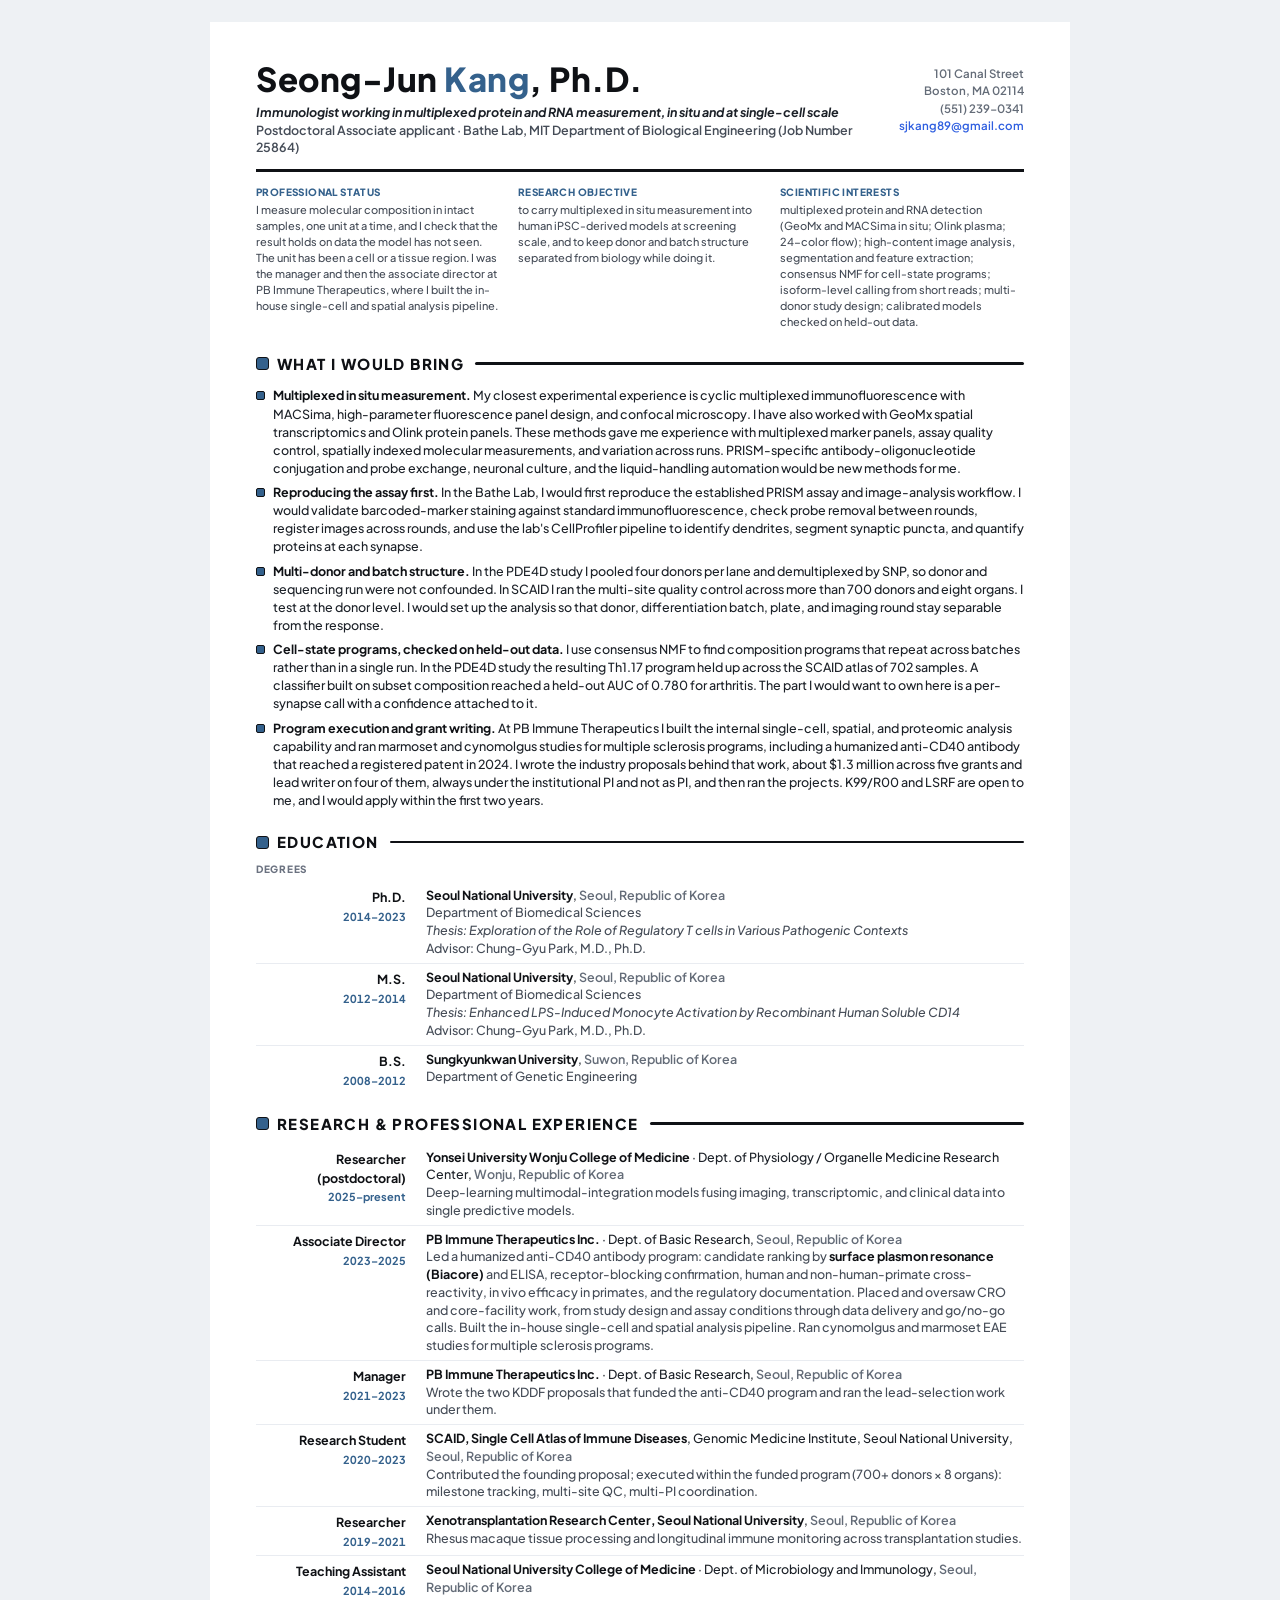
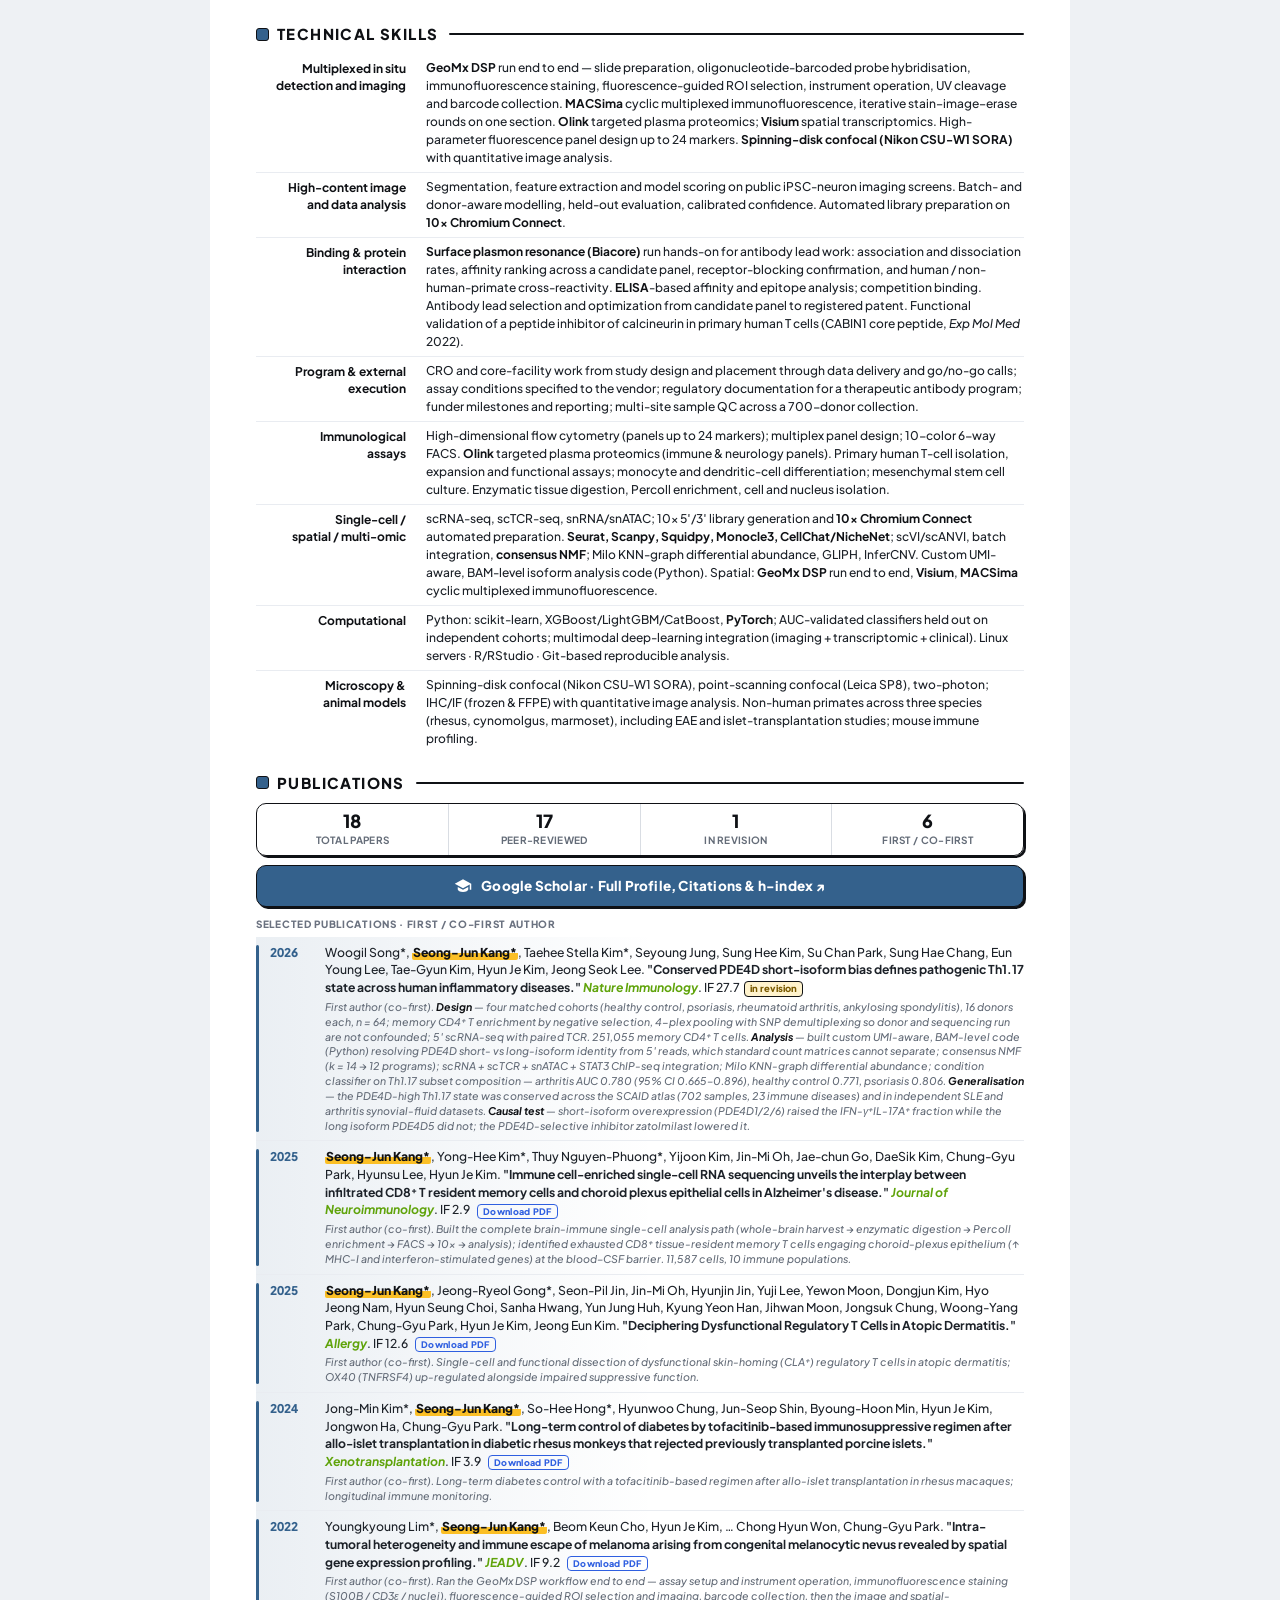
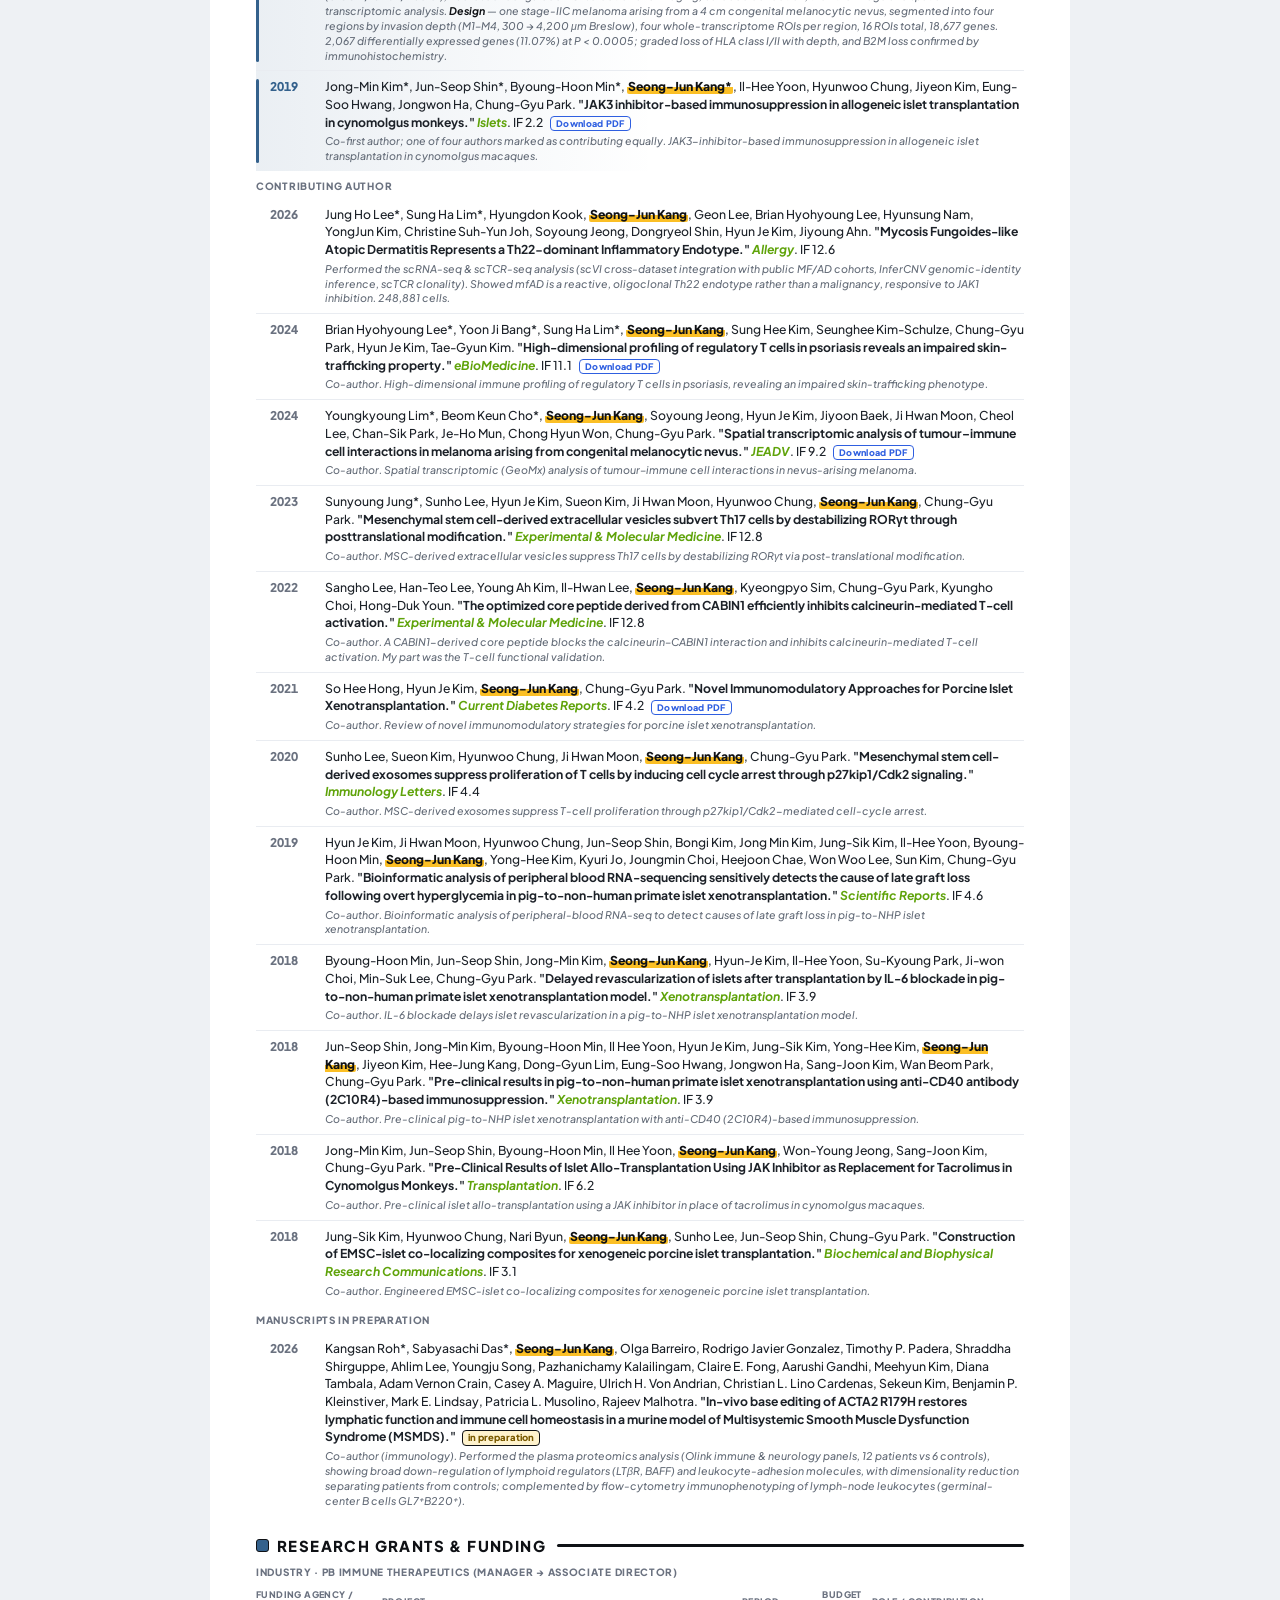
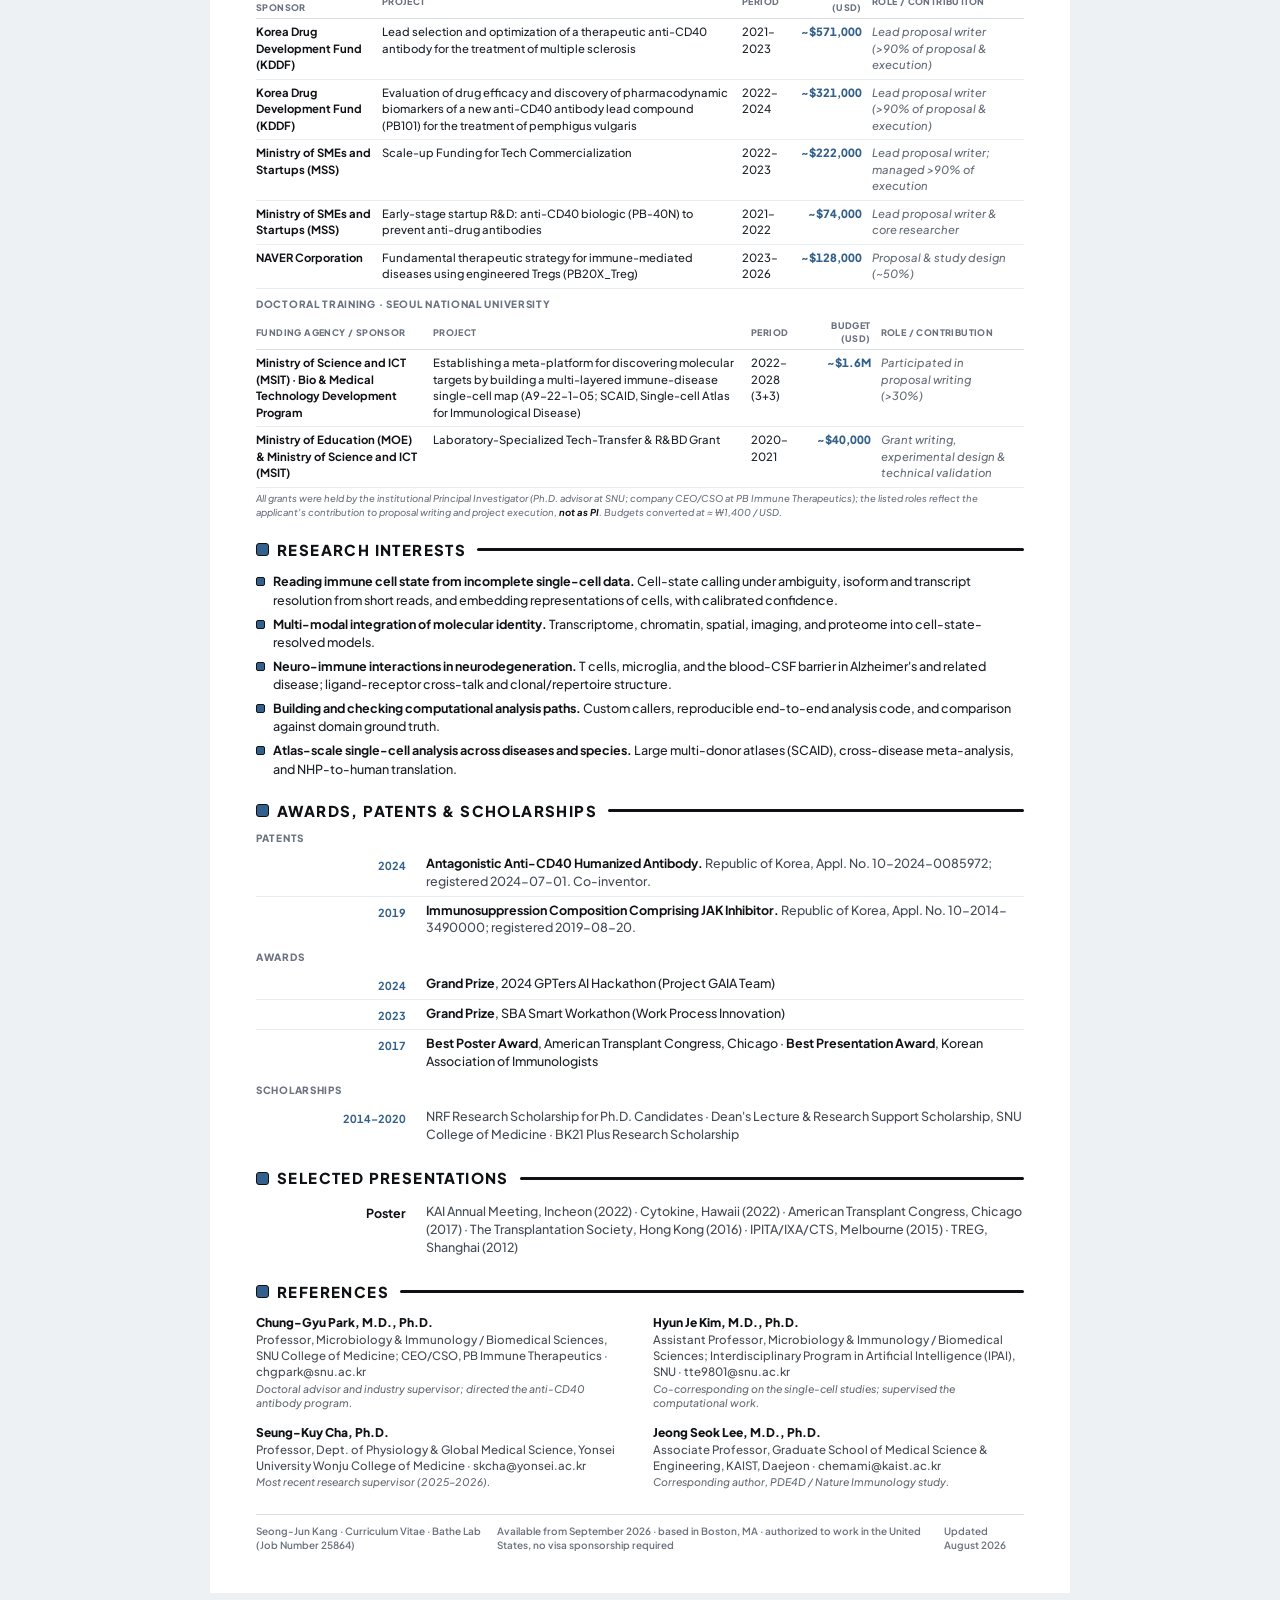
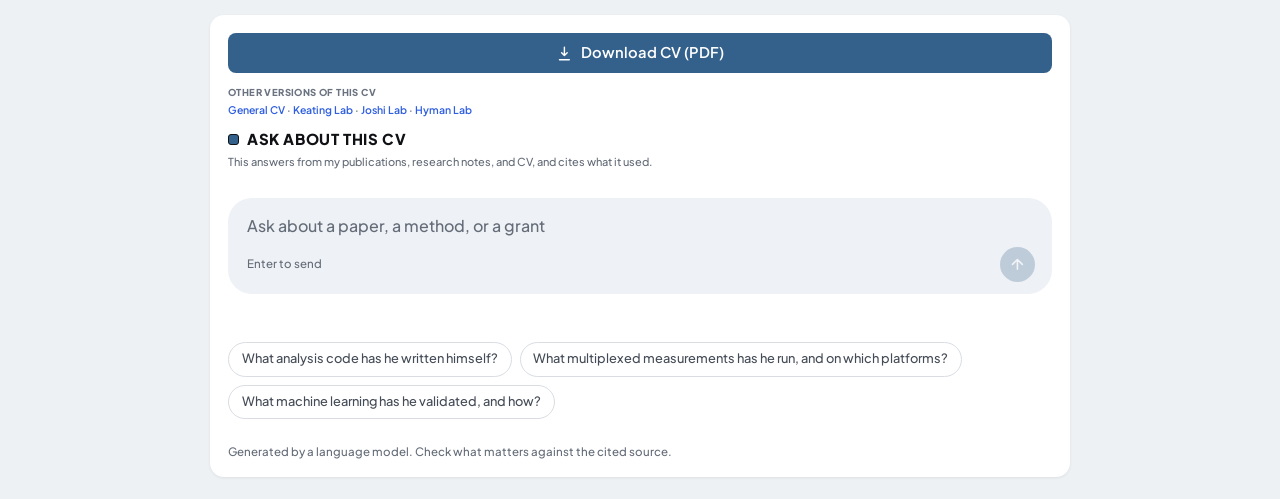
==== commit dd2fb30e: "Drop the two chat suggestions that were coming back empty Measured against the live endpoint, three " ====
--- a/for-bathe-lab/index.html
+++ b/for-bathe-lab/index.html
@@ -519,10 +519,9 @@
        corpus cannot answer makes a refusal the first thing a visitor sees, and one that
        runs the model past its completion cap returns an empty answer. */
     suggestions: [
-      "What has he built from scratch rather than run as an off-the-shelf tool?",
+      "What analysis code has he written himself?",
       "What multiplexed measurements has he run, and on which platforms?",
-      "What machine learning has he validated, and how?",
-      "How does his wet-lab experience change the way he analyses data?"
+      "What machine learning has he validated, and how?"
     ]
   });
 })();
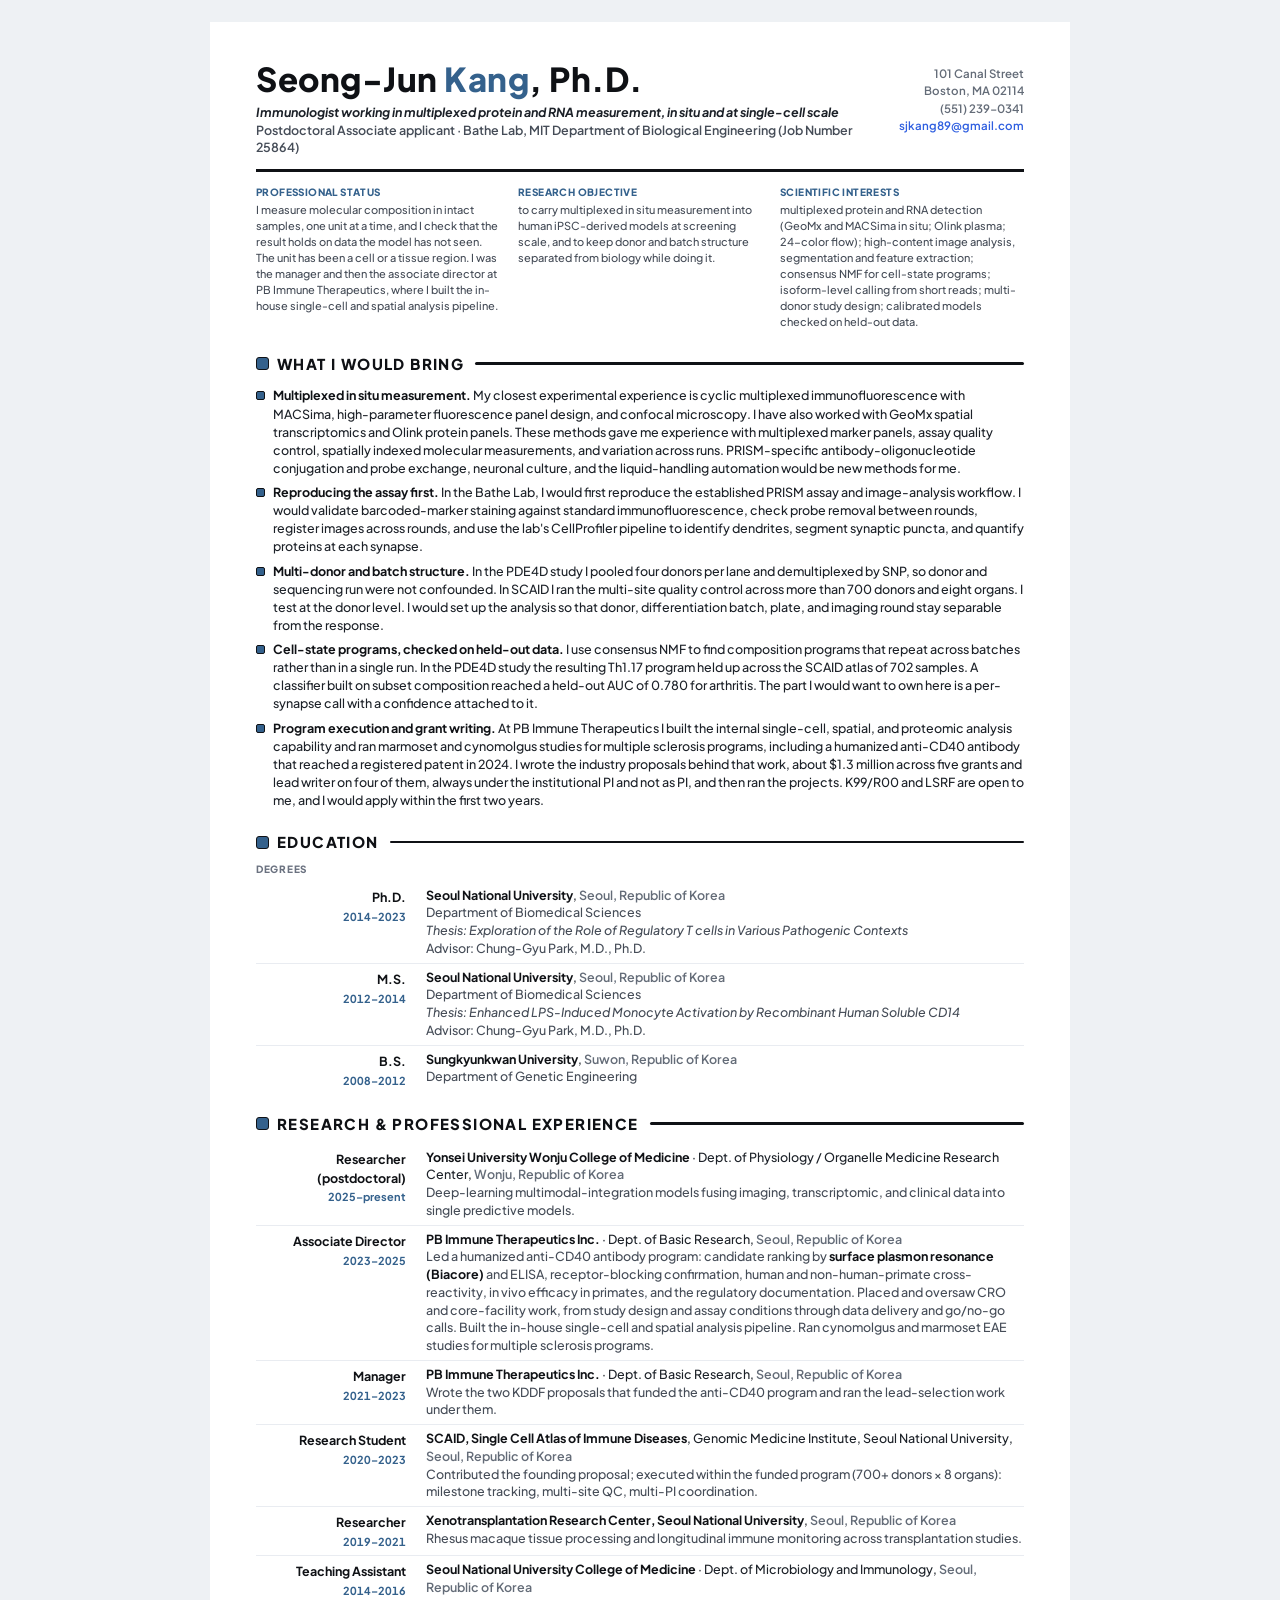
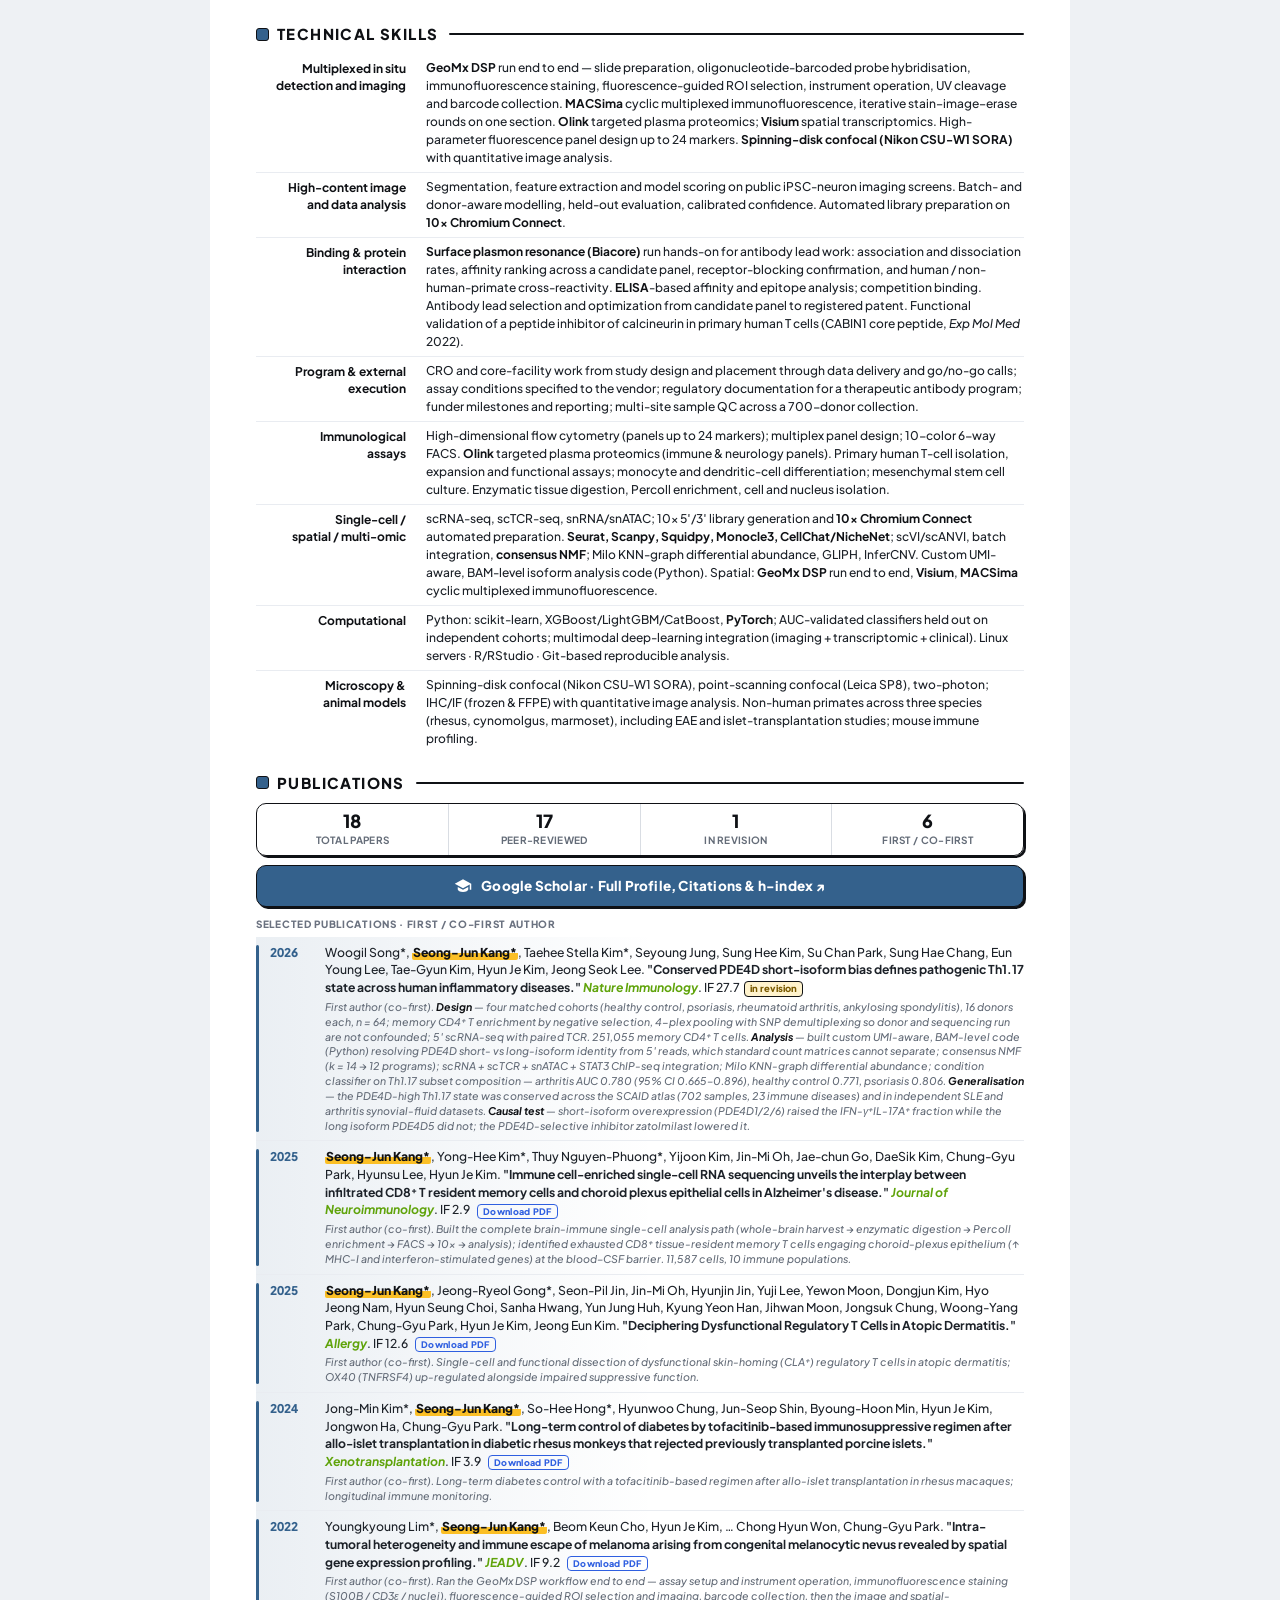
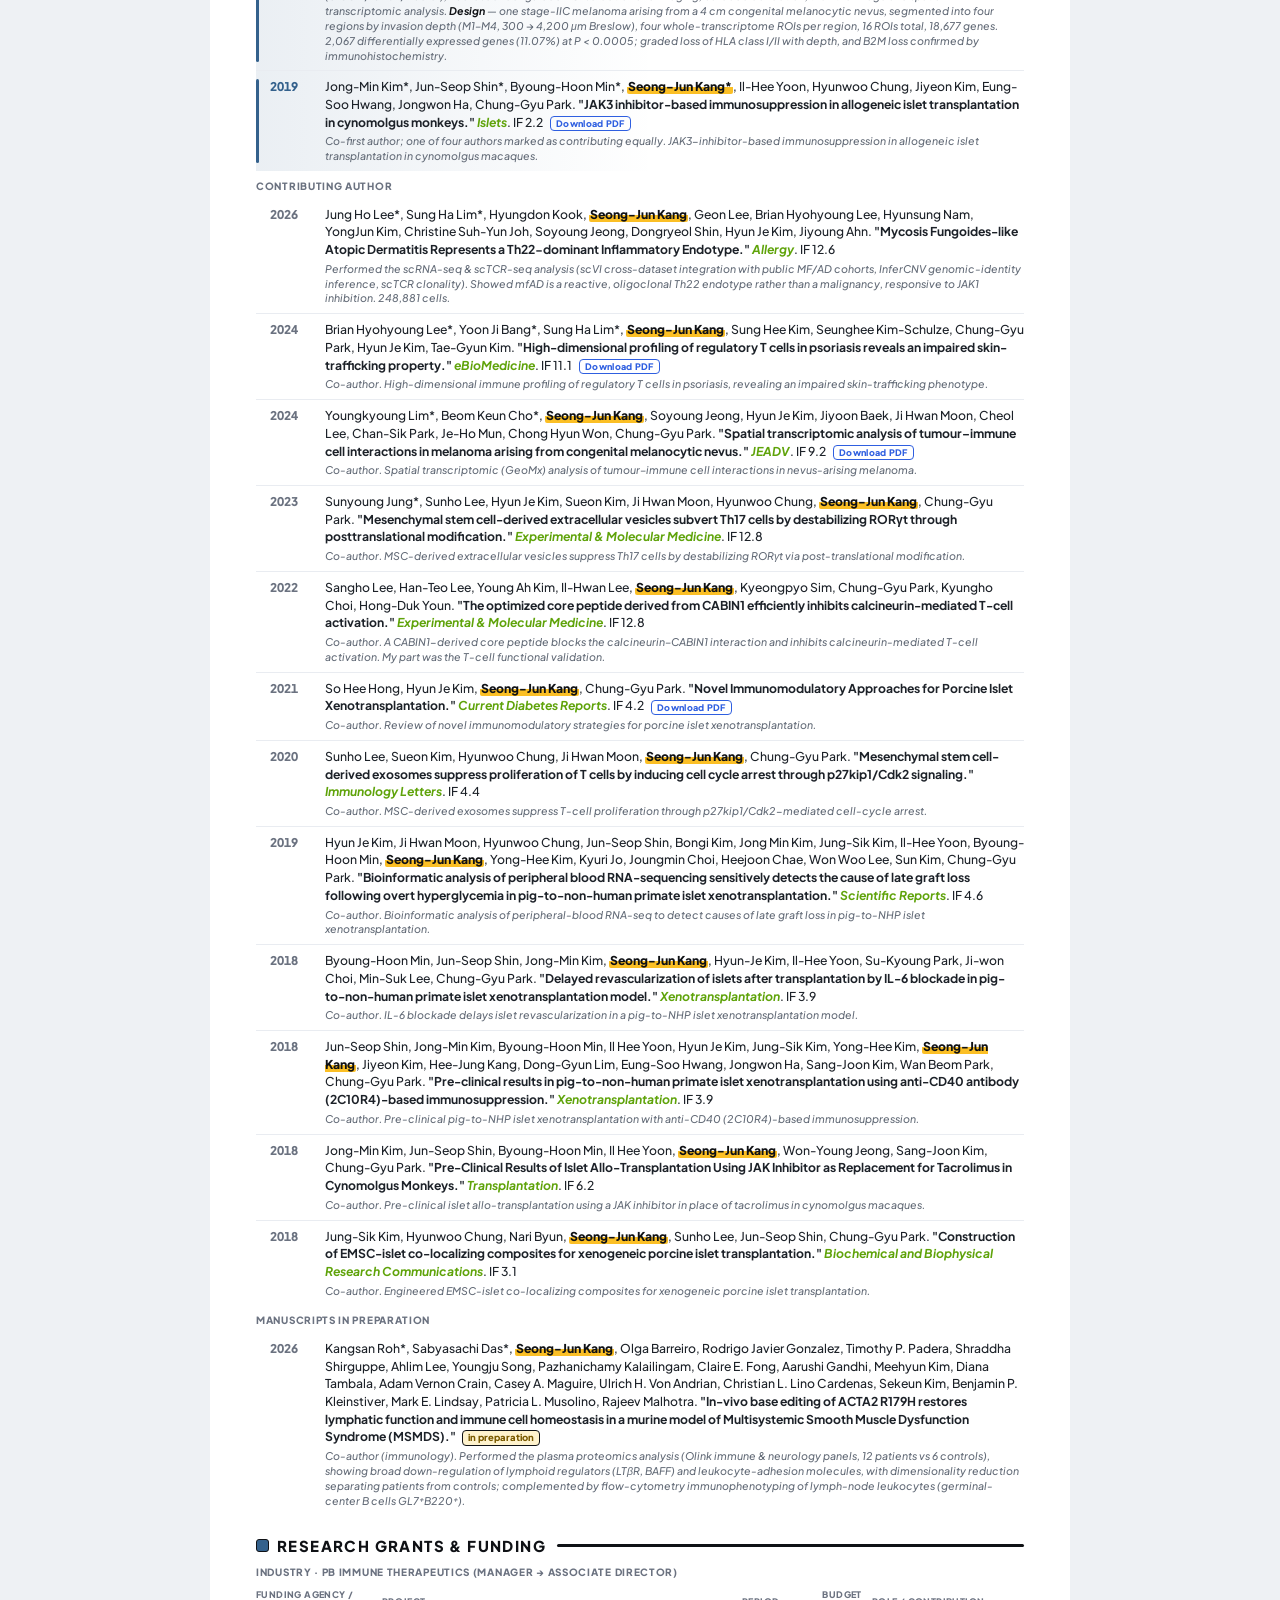
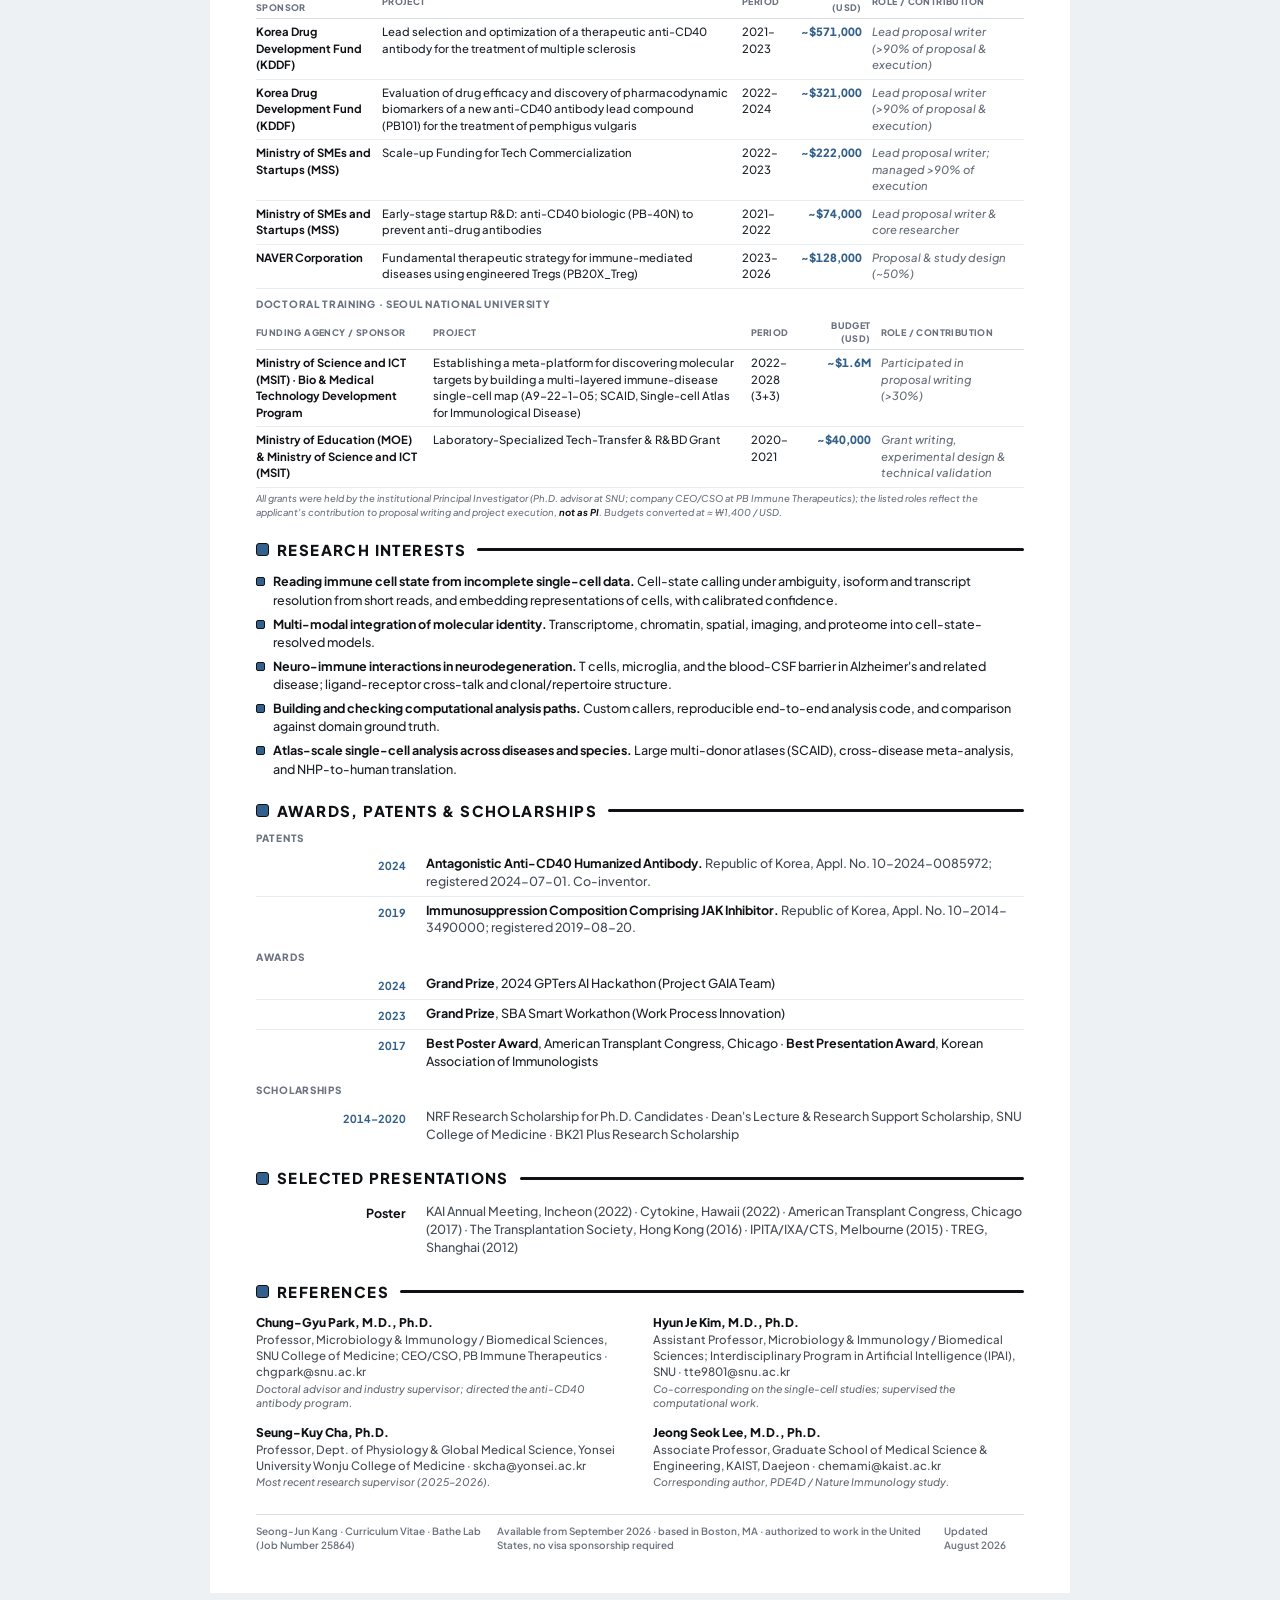
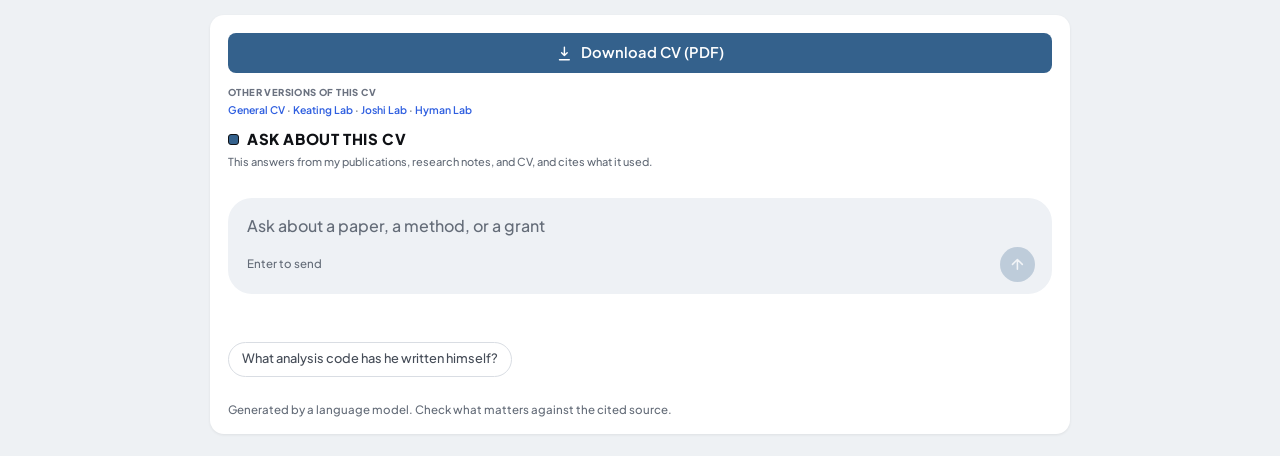
==== commit c5ab7836: "Cut the chat suggestions down to the one that measures 3/3 "What multiplexed measurements has he run" ====
--- a/for-bathe-lab/index.html
+++ b/for-bathe-lab/index.html
@@ -519,9 +519,7 @@
        corpus cannot answer makes a refusal the first thing a visitor sees, and one that
        runs the model past its completion cap returns an empty answer. */
     suggestions: [
-      "What analysis code has he written himself?",
-      "What multiplexed measurements has he run, and on which platforms?",
-      "What machine learning has he validated, and how?"
+      "What analysis code has he written himself?"
     ]
   });
 })();
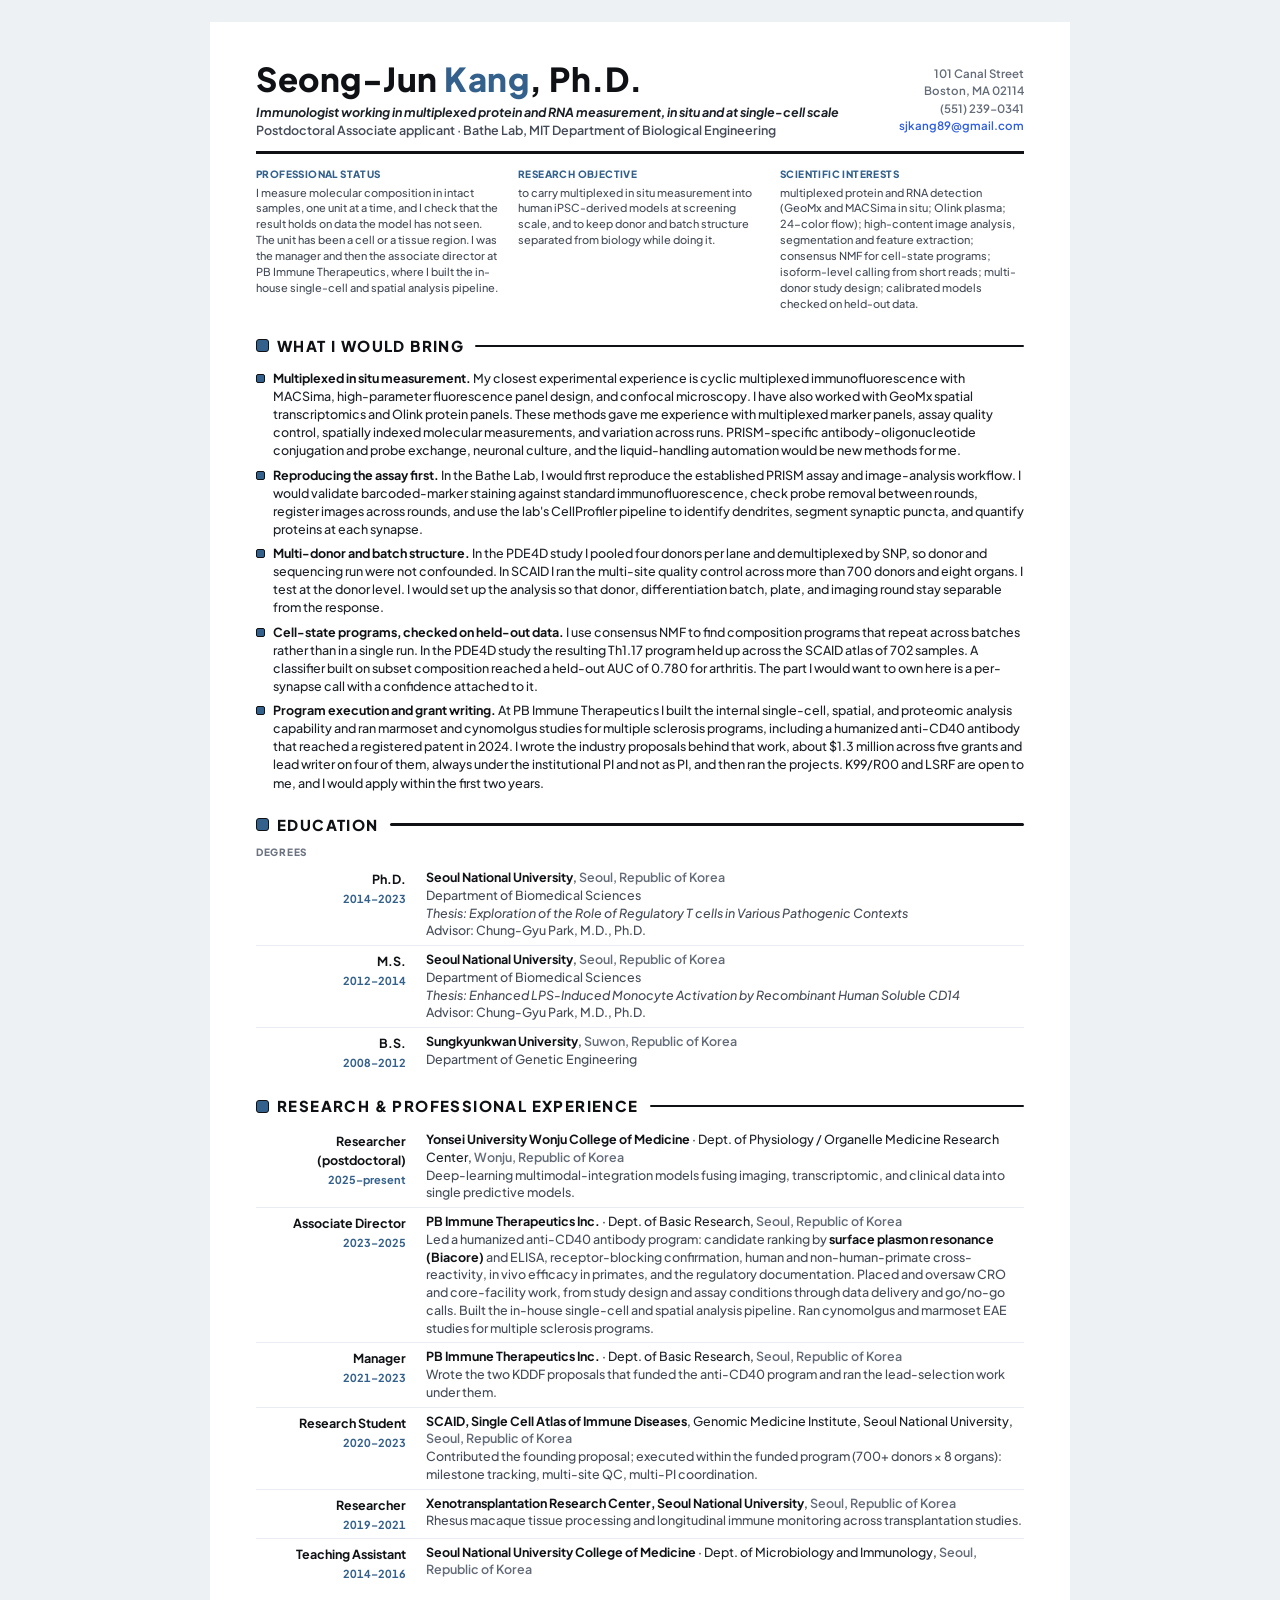
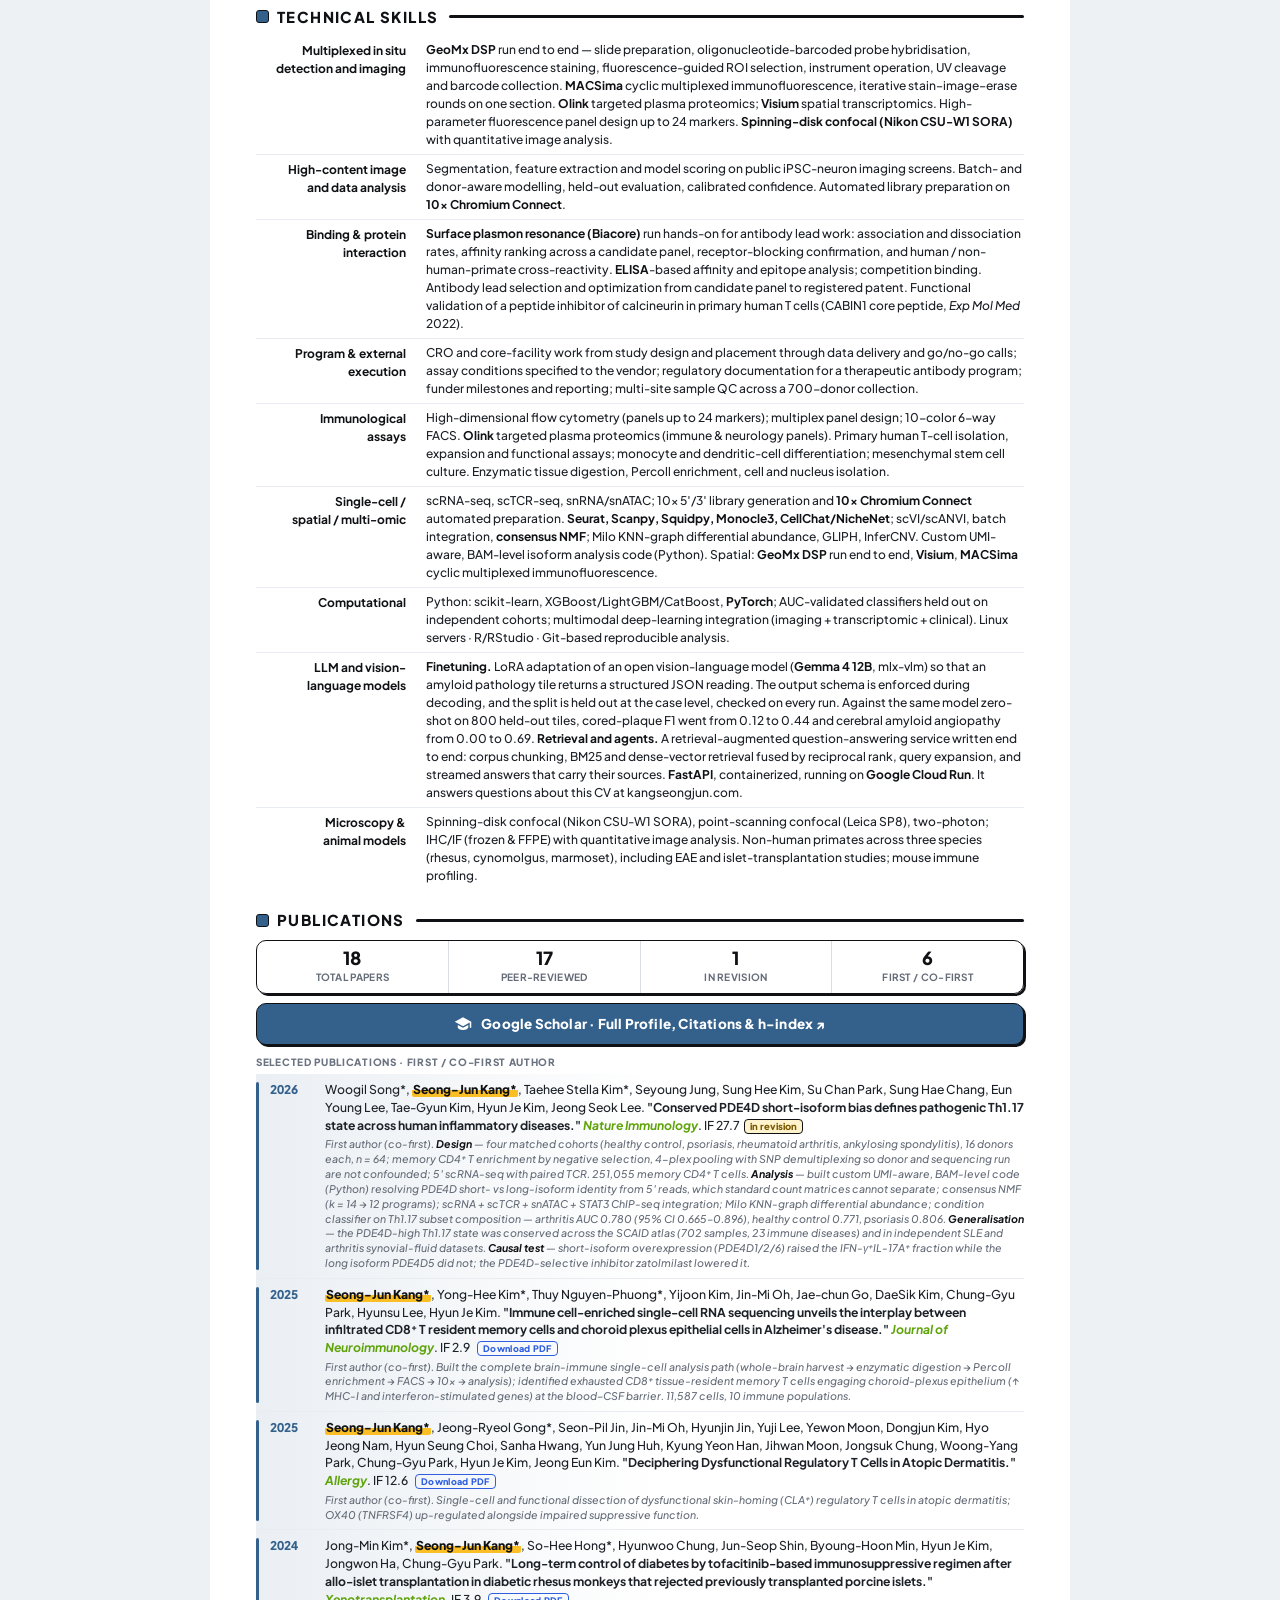
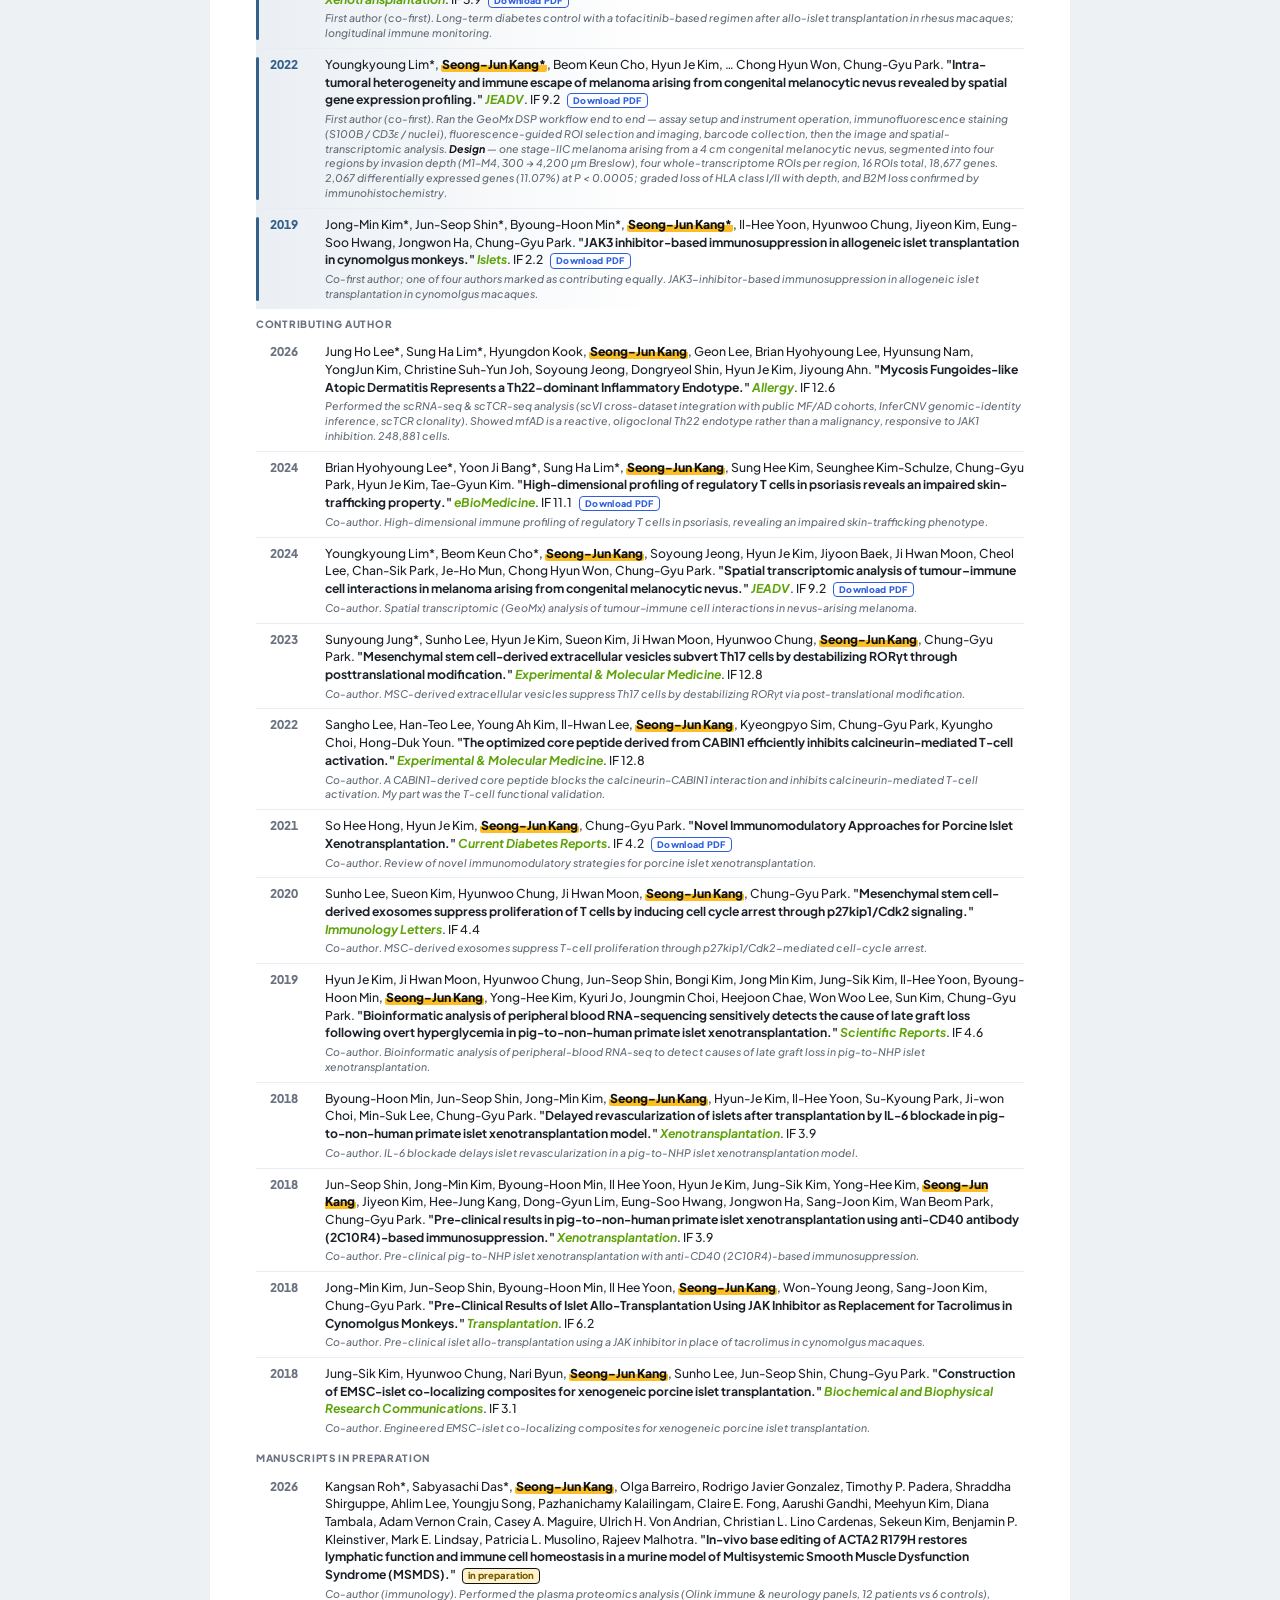
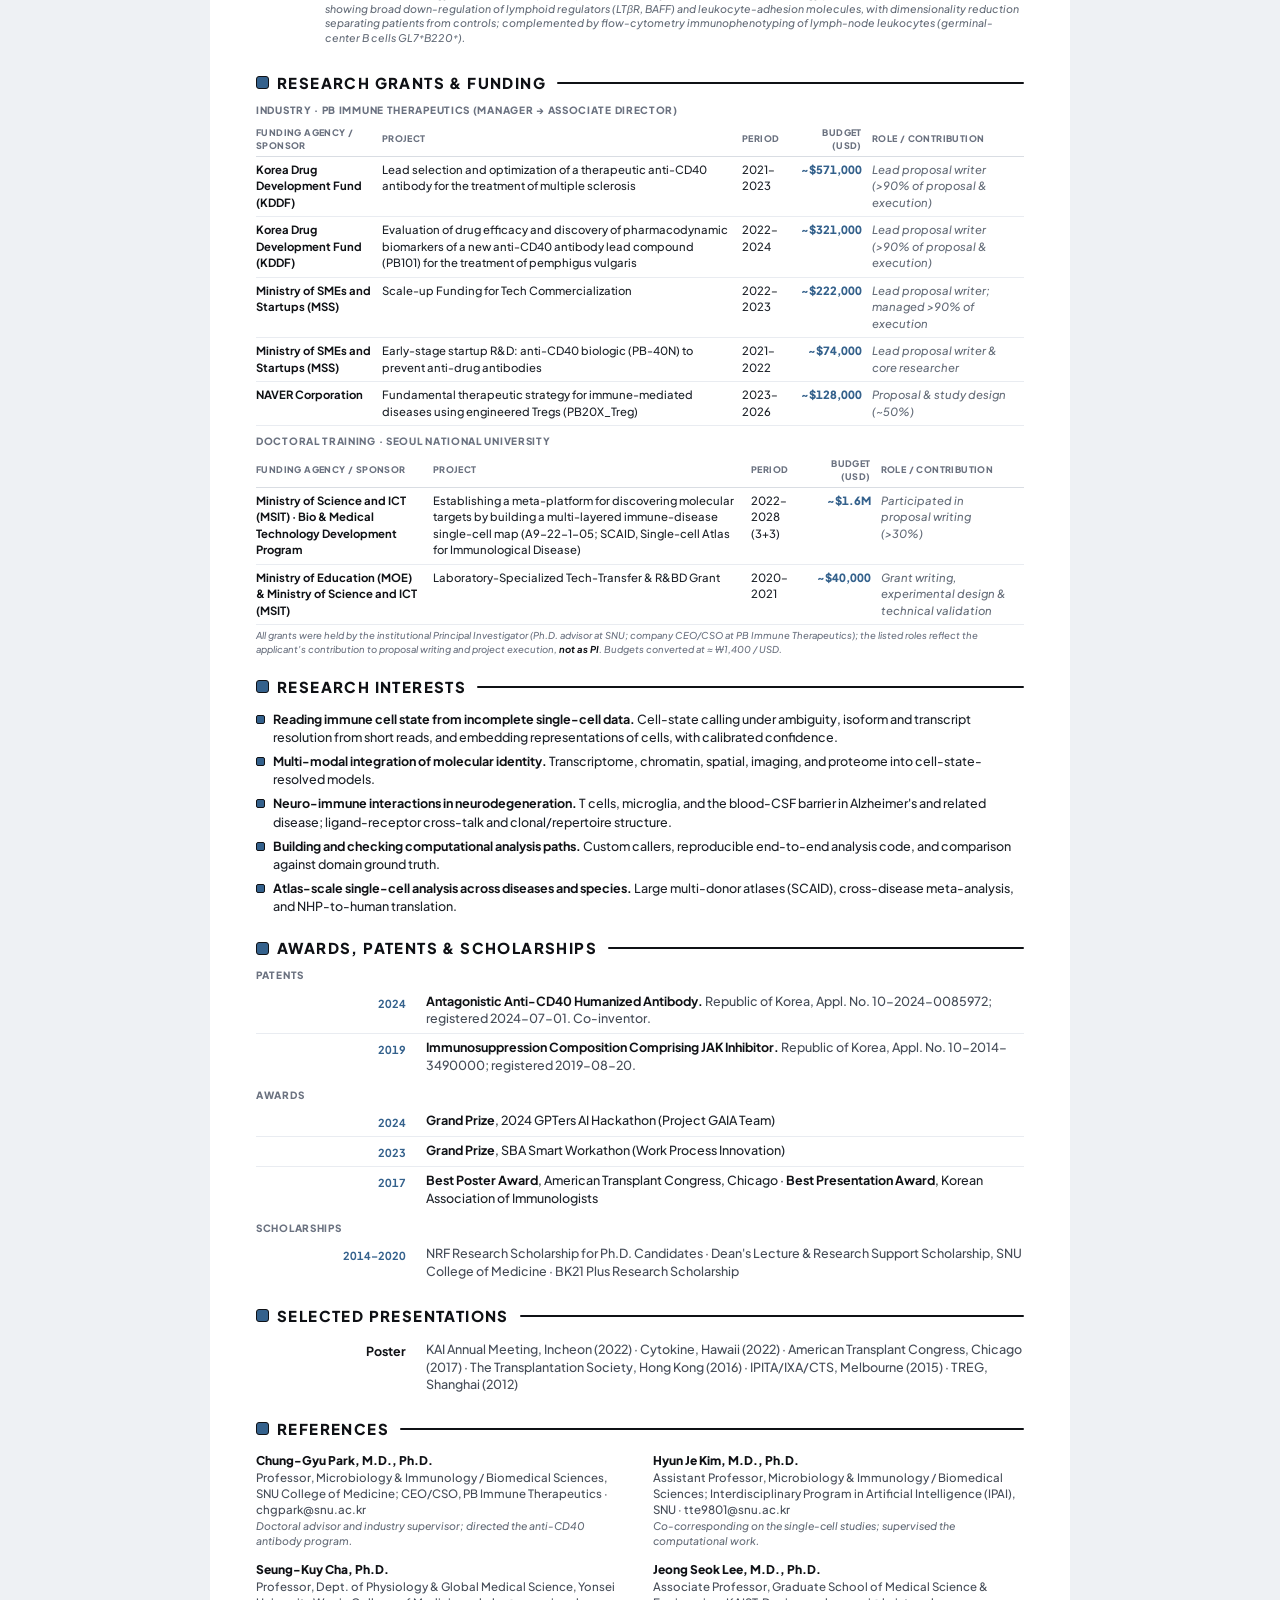
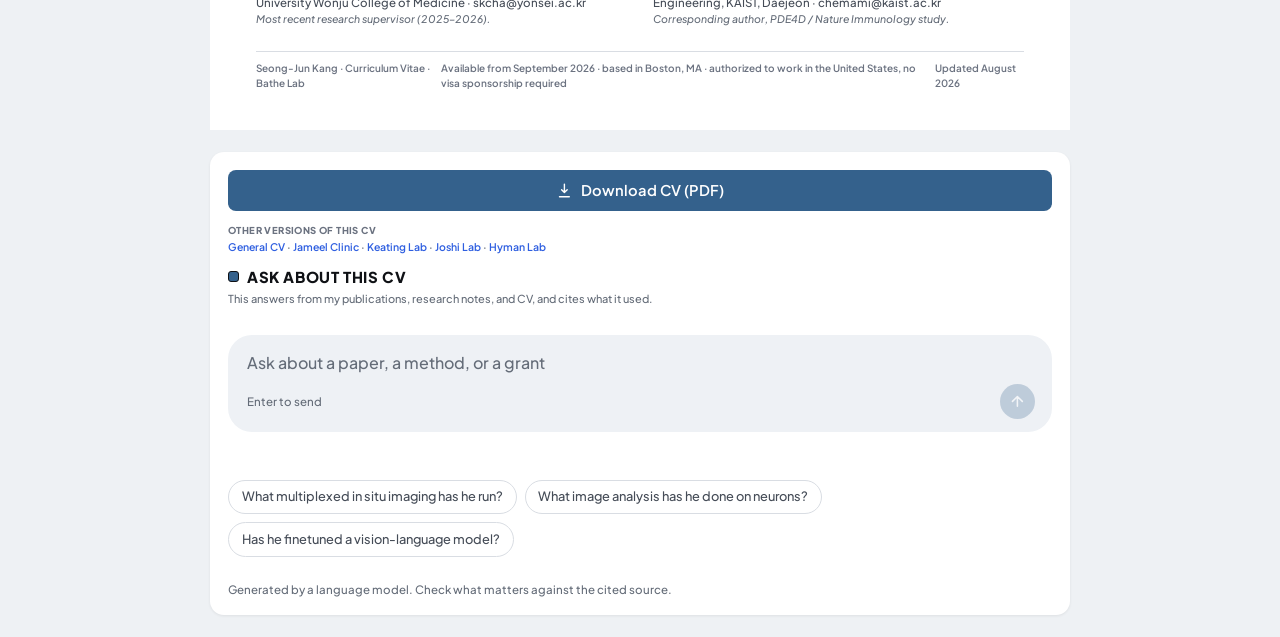
==== commit d5a6399b: "Add the Jameel Clinic page, and take the job numbers off Sixth page, at /for-jameel-clinic/. It is t" ====
--- a/for-bathe-lab/index.html
+++ b/for-bathe-lab/index.html
@@ -256,7 +256,7 @@
         <h1 class="name">Seong-Jun <span class="accent">Kang</span>, Ph.D.</h1>
         <div class="titles">
           <div class="t-em">Immunologist working in multiplexed protein and RNA measurement, in situ and at single-cell scale</div>
-          <div>Postdoctoral Associate applicant · Bathe Lab, MIT Department of Biological Engineering (Job Number 25864)</div>
+          <div>Postdoctoral Associate applicant · Bathe Lab, MIT Department of Biological Engineering</div>
         </div>
       </div>
       <div class="hright">
@@ -361,6 +361,10 @@
     <div class="skillrow">
       <div class="lab">Computational</div>
       <div class="items">Python: scikit-learn, XGBoost/LightGBM/CatBoost, <b>PyTorch</b>; AUC-validated classifiers held out on independent cohorts; multimodal deep-learning integration (imaging + transcriptomic + clinical). Linux servers · R/RStudio · Git-based reproducible analysis.</div>
+    </div>
+    <div class="skillrow">
+      <div class="lab">LLM and vision-<br>language models</div>
+      <div class="items"><b>Finetuning.</b> LoRA adaptation of an open vision-language model (<b>Gemma 4 12B</b>, mlx-vlm) so that an amyloid pathology tile returns a structured JSON reading. The output schema is enforced during decoding, and the split is held out at the case level, checked on every run. Against the same model zero-shot on 800 held-out tiles, cored-plaque F1 went from 0.12 to 0.44 and cerebral amyloid angiopathy from 0.00 to 0.69. <b>Retrieval and agents.</b> A retrieval-augmented question-answering service written end to end: corpus chunking, BM25 and dense-vector retrieval fused by reciprocal rank, query expansion, and streamed answers that carry their sources. <b>FastAPI</b>, containerized, running on <b>Google Cloud Run</b>. It answers questions about this CV at kangseongjun.com.</div>
     </div>
     <div class="skillrow">
       <div class="lab">Microscopy &amp;<br>animal models</div>
@@ -473,7 +477,7 @@
     </div>
   </section>
 
-  <div class="foot"><span>Seong-Jun Kang · Curriculum Vitae · Bathe Lab (Job Number 25864)</span><span>Available from September 2026 · based in Boston, MA · authorized to work in the United States, no visa sponsorship required</span><span>Updated August 2026</span></div>
+  <div class="foot"><span>Seong-Jun Kang · Curriculum Vitae · Bathe Lab</span><span>Available from September 2026 · based in Boston, MA · authorized to work in the United States, no visa sponsorship required</span><span>Updated August 2026</span></div>
 </div>
 </div>
 
@@ -486,7 +490,7 @@
       Download CV (PDF)
     </a>
     <div class="cv-others"><b>Other versions of this CV</b>
-      <a href="../">General CV</a> · <a href="../for-keating-lab/">Keating Lab</a> · <a href="../for-joshi-lab/">Joshi Lab</a> · <a href="../for-hyman-lab/">Hyman Lab</a>
+      <a href="../">General CV</a> · <a href="../for-jameel-clinic/">Jameel Clinic</a> · <a href="../for-keating-lab/">Keating Lab</a> · <a href="../for-joshi-lab/">Joshi Lab</a> · <a href="../for-hyman-lab/">Hyman Lab</a>
     </div>
 
     <div id="cv-chat"></div>
@@ -519,7 +523,9 @@
        corpus cannot answer makes a refusal the first thing a visitor sees, and one that
        runs the model past its completion cap returns an empty answer. */
     suggestions: [
-      "What analysis code has he written himself?"
+      "What multiplexed in situ imaging has he run?",
+      "What image analysis has he done on neurons?",
+      "Has he finetuned a vision-language model?"
     ]
   });
 })();
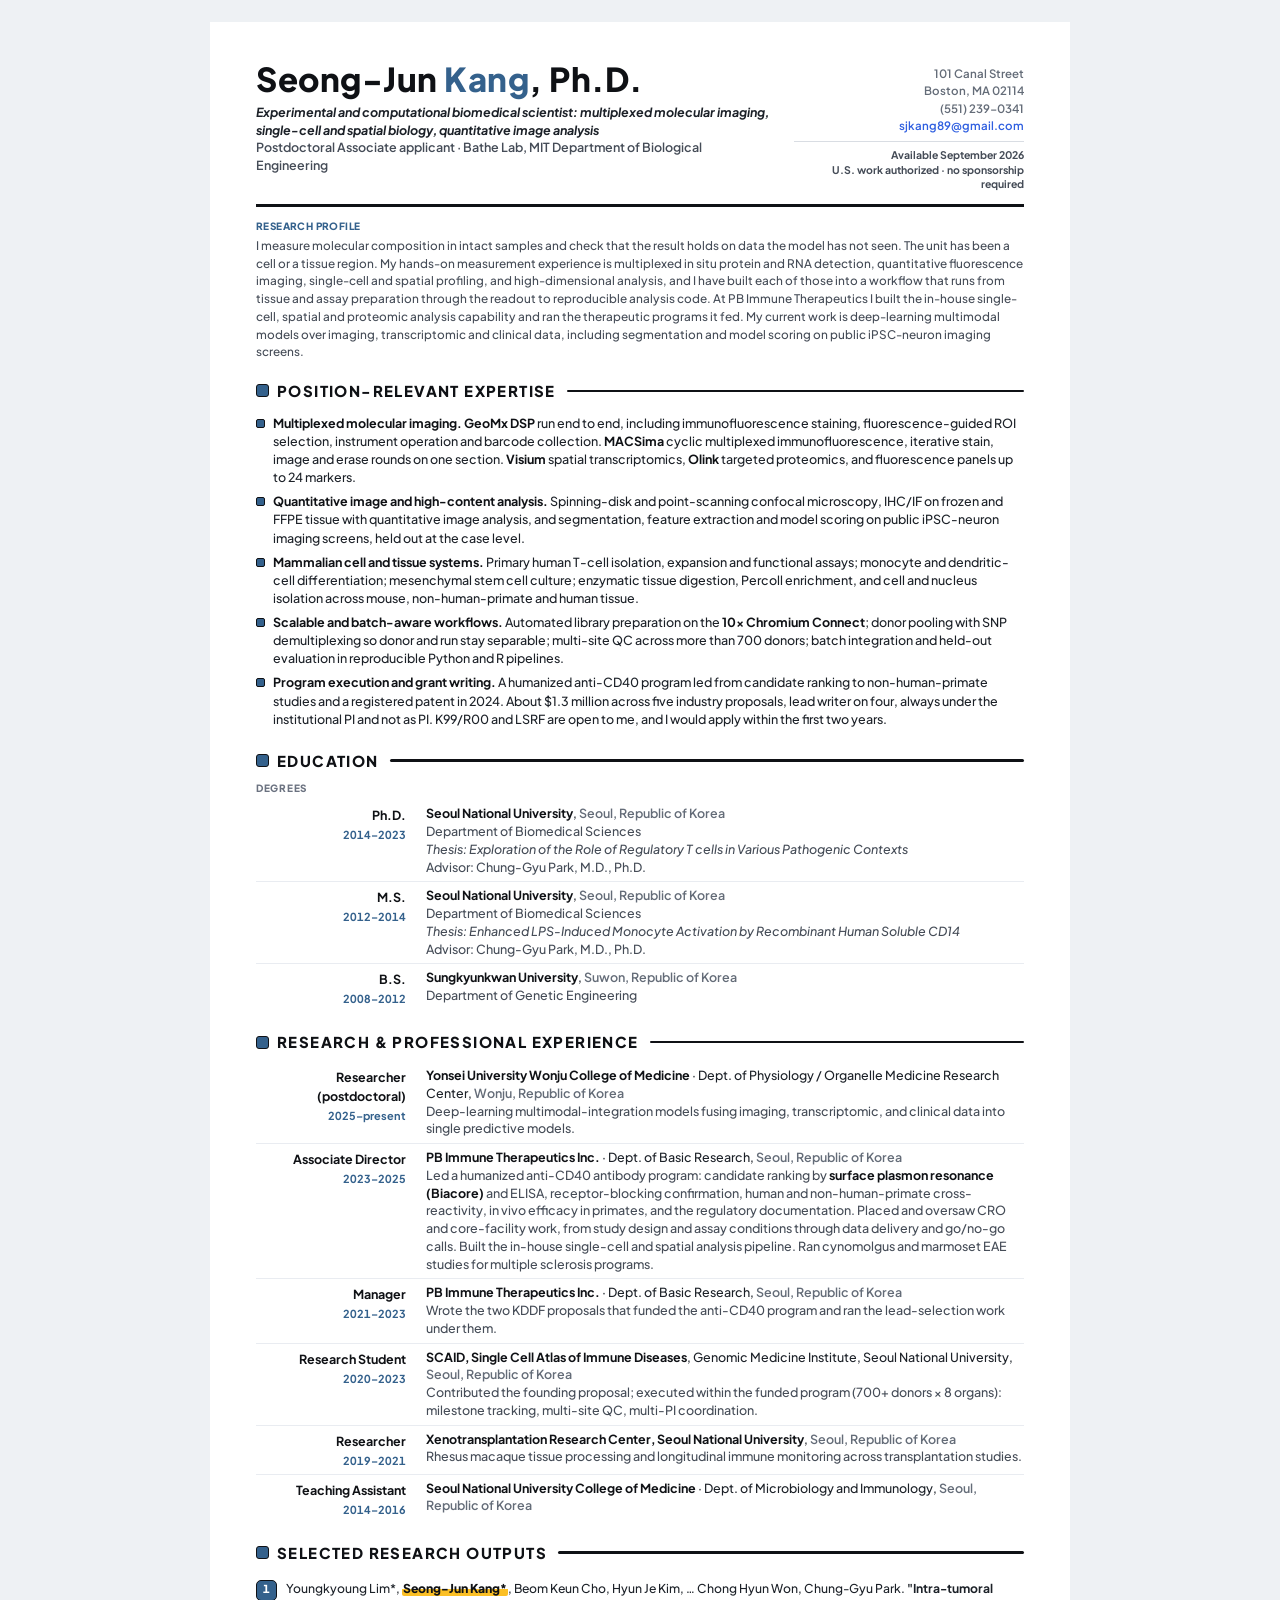
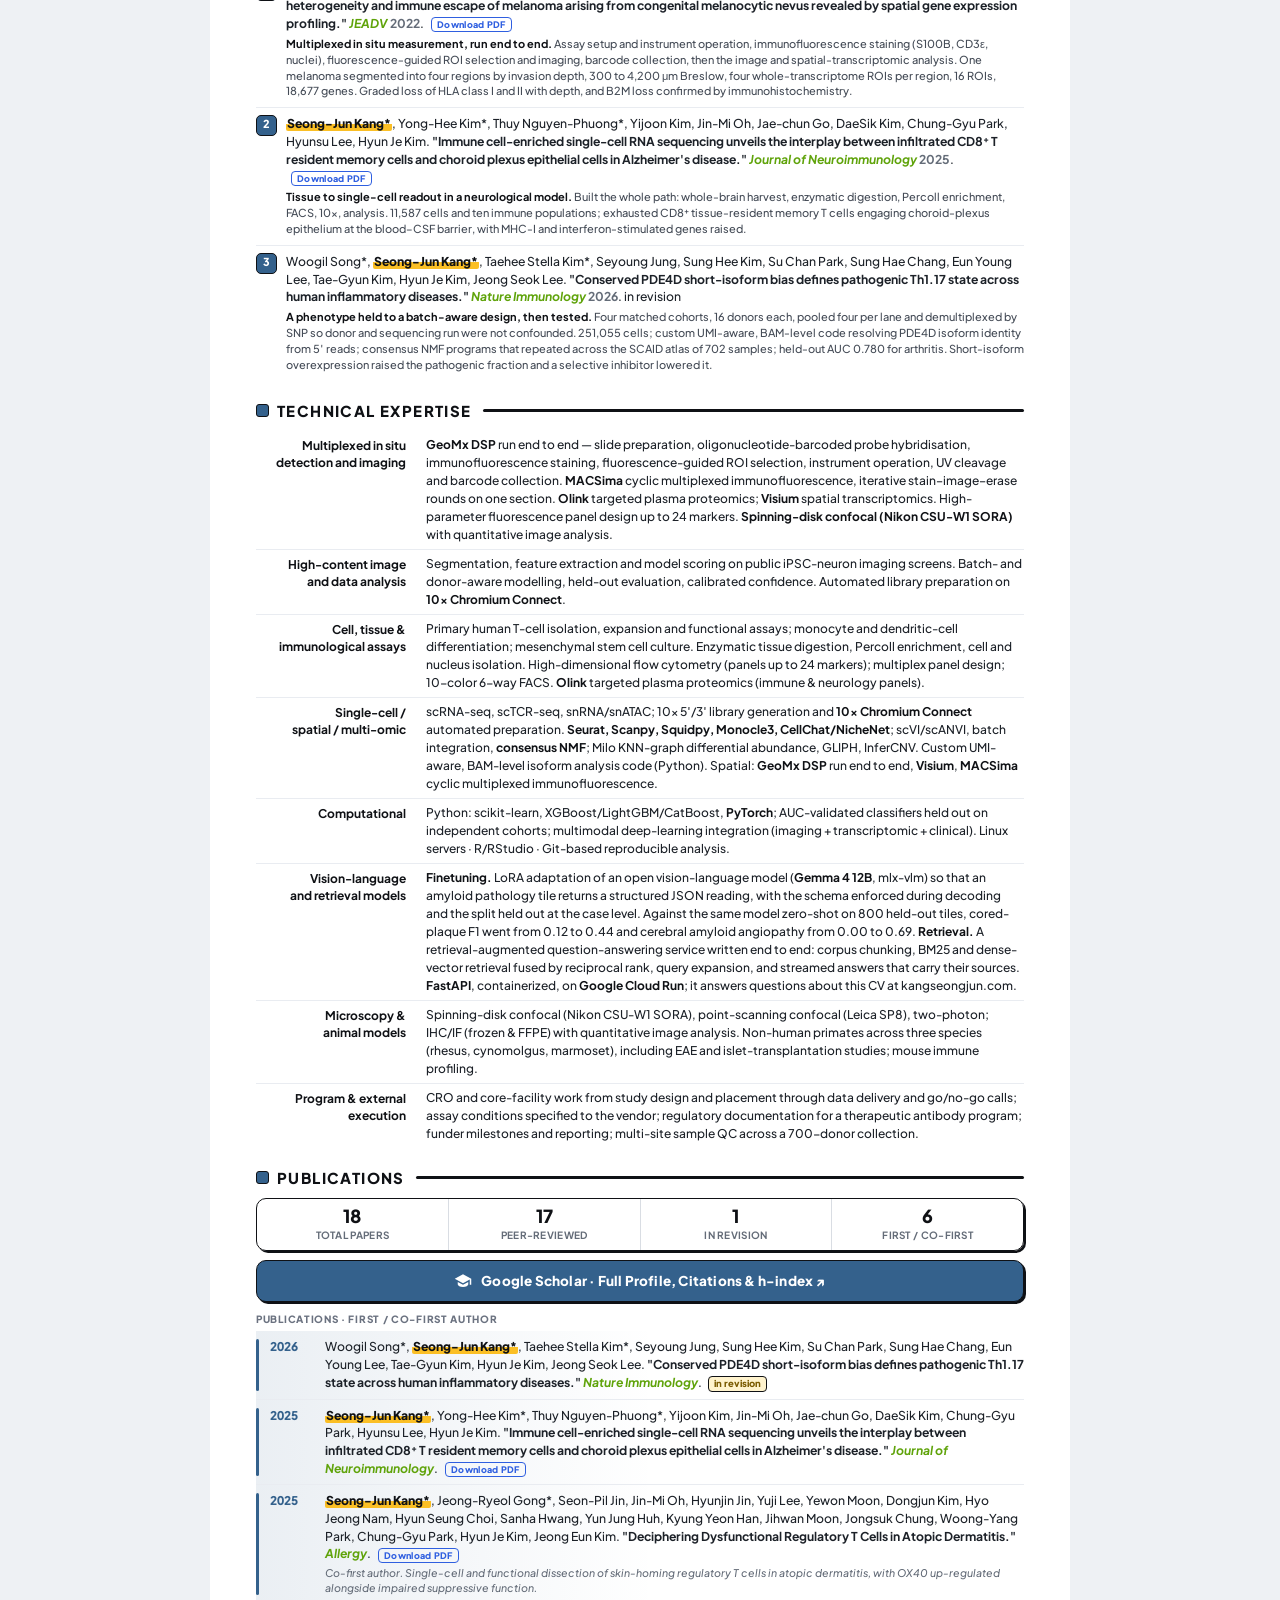
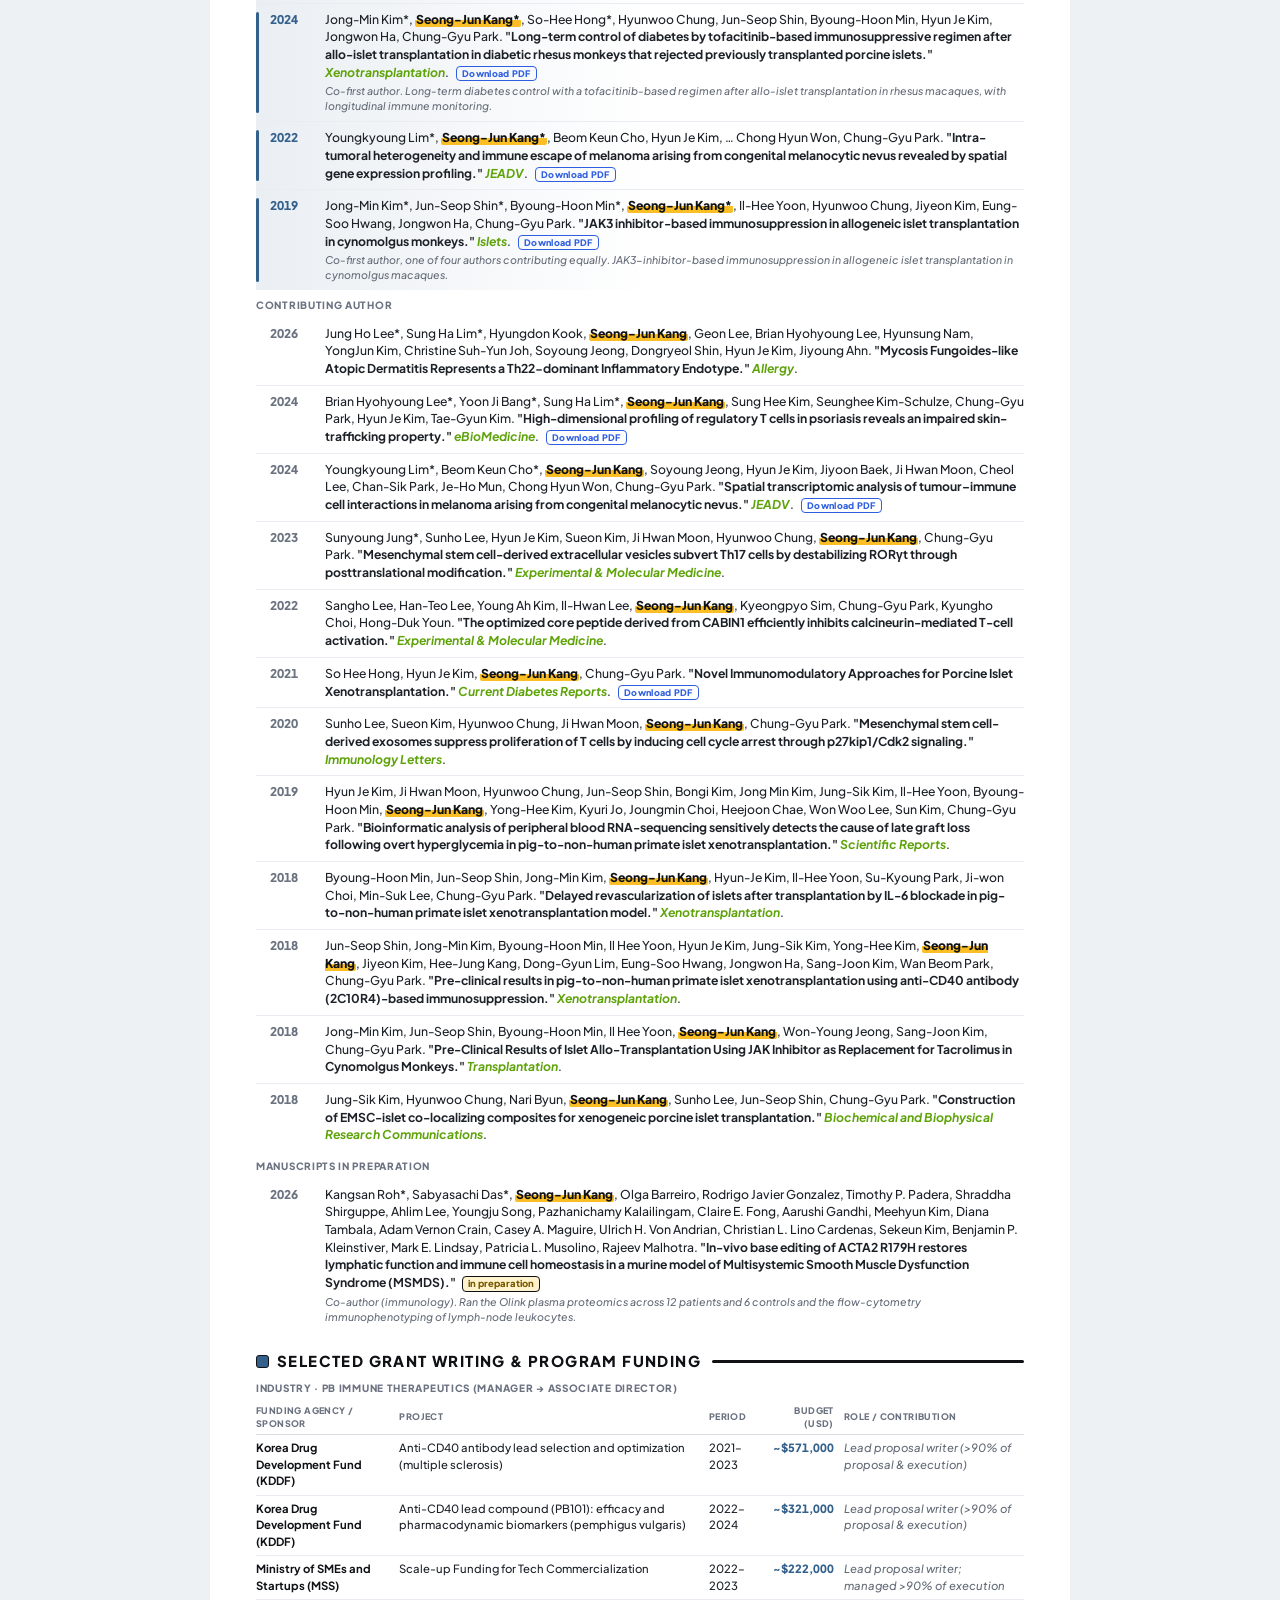
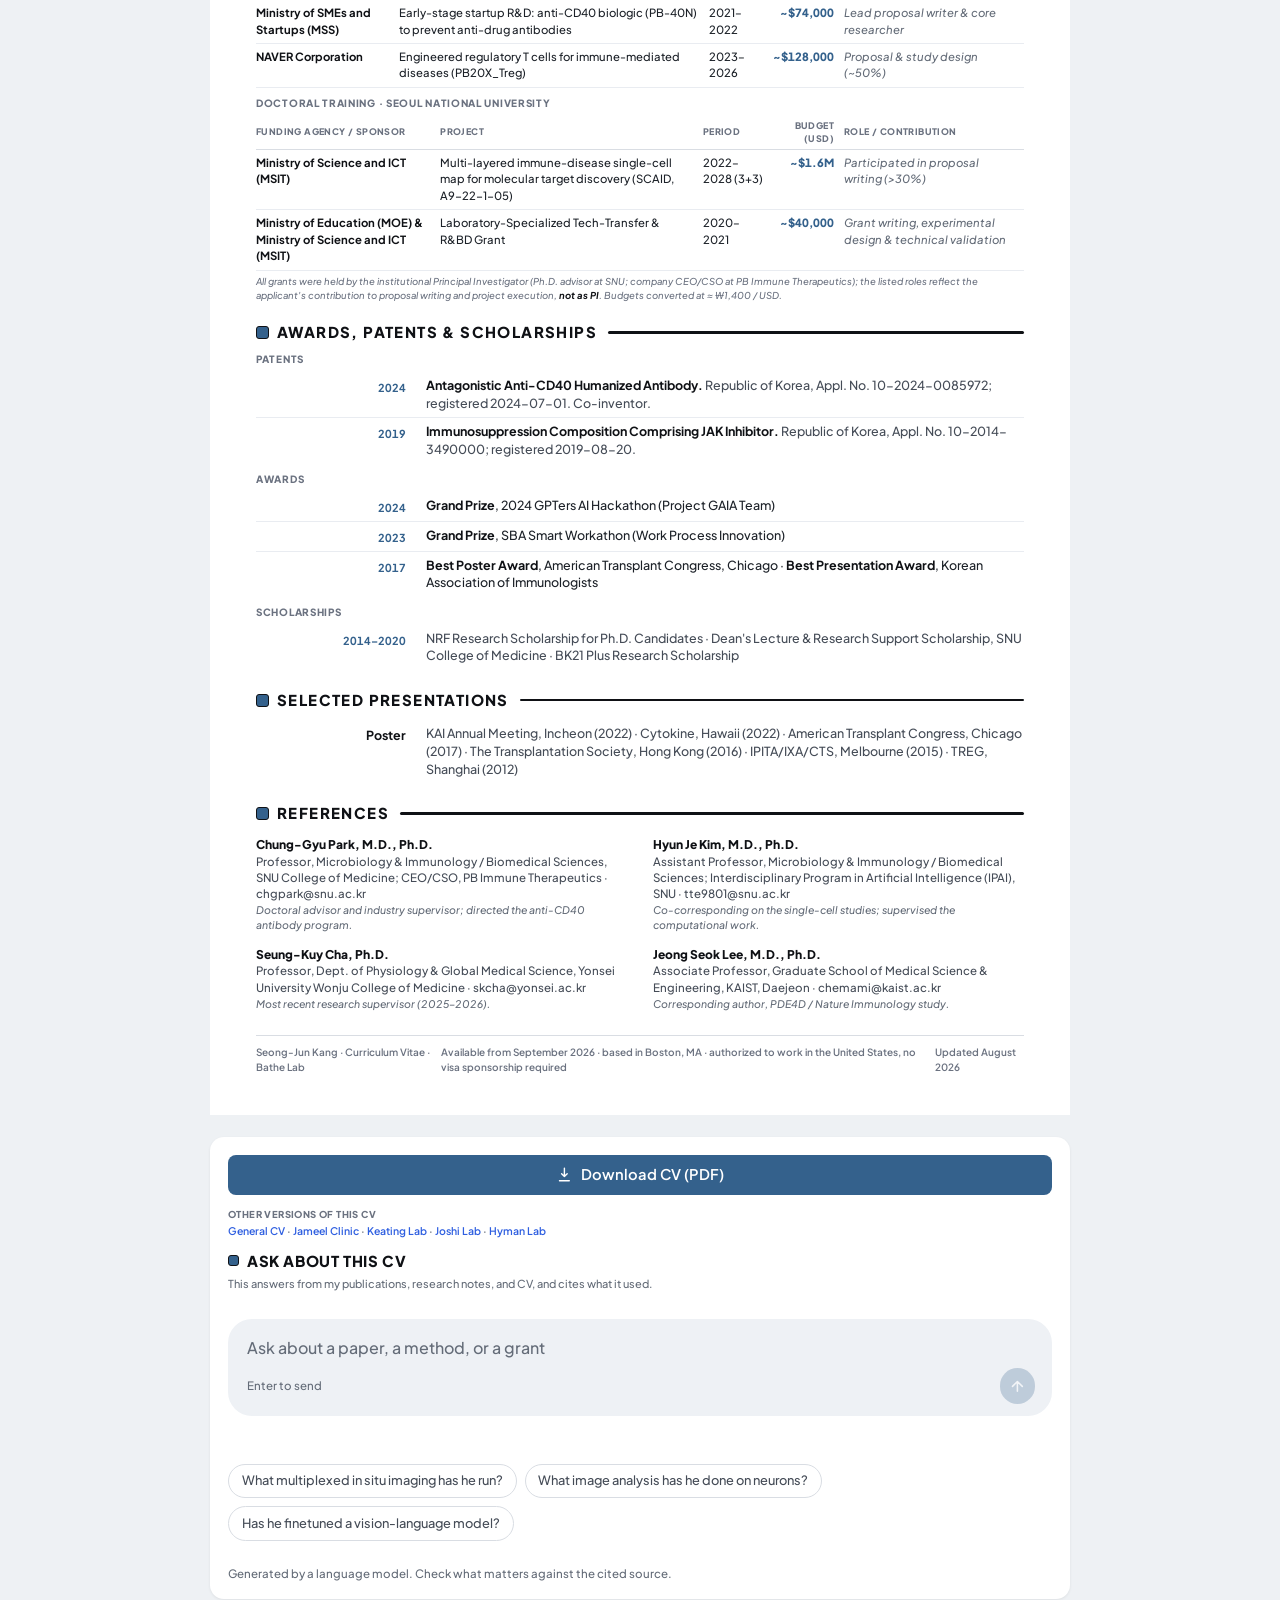
==== commit aa57abb2: "Rewrite the Bathe, Keating and Jameel pages on the v2 layout The first page had become a cover lette" ====
--- a/for-bathe-lab/index.html
+++ b/for-bathe-lab/index.html
@@ -12,7 +12,7 @@
 <meta property="og:type" content="website">
 <meta property="og:url" content="https://kangseongjun.com/for-bathe-lab/">
 <meta property="og:title" content="Seong-Jun Kang, Ph.D. · Curriculum Vitae · Bathe Lab">
-<meta property="og:description" content="Immunologist working in multiplexed protein and RNA measurement, in situ and at single-cell scale. Postdoctoral Associate applicant, Bathe Lab, MIT Department of Biological Engineering.">
+<meta property="og:description" content="Multiplexed in situ protein and RNA measurement, quantitative imaging, single-cell and spatial profiling, and the analysis that reads them. Postdoctoral Associate applicant, Bathe Lab, MIT Department of Biological Engineering.">
 <!-- Each page carries its own card image, rendered from itself. One shared image would
      show one lab's name over every other lab's title. -->
 <meta property="og:image" content="https://kangseongjun.com/for-bathe-lab/og-image.png">
@@ -20,10 +20,10 @@
 <meta property="og:image:height" content="630">
 <meta name="twitter:card" content="summary_large_image">
 <meta name="twitter:title" content="Seong-Jun Kang, Ph.D. · Curriculum Vitae · Bathe Lab">
-<meta name="twitter:description" content="Immunologist working in multiplexed protein and RNA measurement, in situ and at single-cell scale. Postdoctoral Associate applicant, Bathe Lab, MIT Department of Biological Engineering.">
+<meta name="twitter:description" content="Multiplexed in situ protein and RNA measurement, quantitative imaging, single-cell and spatial profiling, and the analysis that reads them. Postdoctoral Associate applicant, Bathe Lab, MIT Department of Biological Engineering.">
 <meta name="twitter:image" content="https://kangseongjun.com/for-bathe-lab/og-image.png">
 <!-- Which source file this deployed copy was cut from. Bump it with every copy. -->
-<meta name="generator" content="Seong-Jun-CV-for-labs/build.py v1.0.0 · blocks/bathe.json">
+<meta name="generator" content="Seong-Jun-CV-for-labs/build.py v2.0.0 · blocks/bathe.json">
 
 <link rel="preconnect" href="https://fonts.googleapis.com">
 <link rel="preconnect" href="https://fonts.gstatic.com" crossorigin>
@@ -115,9 +115,38 @@
 .hright{text-align:right;font-size:11.5px;color:var(--iron);font-weight:600;line-height:1.5;white-space:nowrap;padding-top:3px}
 .hright .k{color:var(--cobalt)}
 
+/* Availability and work authorization sit in the header on the v2 pages. A screener asks
+   both inside the first thirty seconds, and on the old layout they were on the last page. */
+.hright .avail{margin-top:7px;padding-top:6px;border-top:1px solid var(--line);
+               font-size:10.5px;color:var(--graphite);font-weight:700;white-space:normal;
+               width:max-content;max-width:230px;margin-left:auto;line-height:1.4}
+
 .summary3{display:grid;grid-template-columns:1fr 1fr 1fr;gap:18px;margin-top:13px;padding-bottom:4px}
 .summary3 .col{font-size:11px;color:var(--graphite);line-height:1.45;font-weight:500}
 .summary3 .slab{display:block;font-weight:800;font-size:10px;letter-spacing:.4px;text-transform:uppercase;color:var(--blue);margin-bottom:3px}
+
+/* v2 header: one paragraph instead of the three summary columns. The three columns had
+   turned into a cover letter printed above the evidence. */
+.profile{margin-top:12px;font-size:11.8px;line-height:1.5;color:var(--graphite);font-weight:500}
+.profile .slab{display:block;font-weight:800;font-size:10px;letter-spacing:.4px;
+               text-transform:uppercase;color:var(--blue);margin-bottom:3px}
+
+/* Selected research outputs: the three to five items this reader should see first, each
+   with what he did on it. The full list further down carries no annotation. */
+ol.outputs{list-style:none;counter-reset:outp;margin-top:2px}
+ol.outputs li{position:relative;padding:7px 0 8px 30px;border-bottom:1px solid var(--line-soft);
+              font-size:12.2px;line-height:1.45;break-inside:avoid}
+ol.outputs li:last-child{border-bottom:none}
+ol.outputs li::before{counter-increment:outp;content:counter(outp);position:absolute;left:0;top:7px;
+                      width:19px;height:19px;border:1.5px solid var(--carbon);border-radius:5px;
+                      background:var(--blue);color:#fff;font-size:11px;font-weight:800;
+                      text-align:center;line-height:16px;font-variant-numeric:tabular-nums}
+ol.outputs .me{font-weight:800;color:var(--carbon);background:linear-gradient(180deg,transparent 55%,var(--yellow) 55%);padding:0 1px;border-radius:2px}
+ol.outputs .ttl{font-weight:700;color:var(--ink)}
+ol.outputs .jr{font-style:italic;font-weight:700;color:var(--lime-deep)}
+ol.outputs .yr{color:var(--iron);font-weight:700}
+ol.outputs .contrib{display:block;margin-top:3px;font-size:11px;color:var(--graphite);line-height:1.45}
+ol.outputs .contrib b{color:var(--carbon)}
 
 /* ---------- section headers ---------- */
 .sec{margin-top:19px}
@@ -255,30 +284,27 @@
       <div class="hleft">
         <h1 class="name">Seong-Jun <span class="accent">Kang</span>, Ph.D.</h1>
         <div class="titles">
-          <div class="t-em">Immunologist working in multiplexed protein and RNA measurement, in situ and at single-cell scale</div>
+          <div class="t-em">Experimental and computational biomedical scientist: multiplexed molecular imaging, single-cell and spatial biology, quantitative image analysis</div>
           <div>Postdoctoral Associate applicant · Bathe Lab, MIT Department of Biological Engineering</div>
         </div>
       </div>
       <div class="hright">
         101 Canal Street<br>Boston, MA 02114<br>(551) 239-0341<br><span class="k">sjkang89@gmail.com</span>
+        <div class="avail">Available September 2026<br>U.S. work authorized · no sponsorship required</div>
       </div>
     </div>
-    <div class="summary3">
-      <div class="col"><span class="slab">Professional status</span>I measure molecular composition in intact samples, one unit at a time, and I check that the result holds on data the model has not seen. The unit has been a cell or a tissue region. I was the manager and then the associate director at PB Immune Therapeutics, where I built the in-house single-cell and spatial analysis pipeline.</div>
-      <div class="col"><span class="slab">Research objective</span>to carry multiplexed in situ measurement into human iPSC-derived models at screening scale, and to keep donor and batch structure separated from biology while doing it.</div>
-      <div class="col"><span class="slab">Scientific interests</span>multiplexed protein and RNA detection (GeoMx and MACSima in situ; Olink plasma; 24-color flow); high-content image analysis, segmentation and feature extraction; consensus NMF for cell-state programs; isoform-level calling from short reads; multi-donor study design; calibrated models checked on held-out data.</div>
-    </div>
+    <div class="profile"><span class="slab">Research profile</span>I measure molecular composition in intact samples and check that the result holds on data the model has not seen. The unit has been a cell or a tissue region. My hands-on measurement experience is multiplexed in situ protein and RNA detection, quantitative fluorescence imaging, single-cell and spatial profiling, and high-dimensional analysis, and I have built each of those into a workflow that runs from tissue and assay preparation through the readout to reproducible analysis code. At PB Immune Therapeutics I built the in-house single-cell, spatial and proteomic analysis capability and ran the therapeutic programs it fed. My current work is deep-learning multimodal models over imaging, transcriptomic and clinical data, including segmentation and model scoring on public iPSC-neuron imaging screens.</div>
   </header>
 
-  <!-- ============ WHAT I WOULD BRING ============ -->
-  <section class="sec">
-    <div class="sechdr"><h2>What I Would Bring</h2><div class="rule"></div></div>
+  <!-- ============ POSITION-RELEVANT EXPERTISE ============ -->
+  <section class="sec">
+    <div class="sechdr"><h2>Position-Relevant Expertise</h2><div class="rule"></div></div>
     <ul class="interest">
-      <li><b>Multiplexed in situ measurement.</b> My closest experimental experience is cyclic multiplexed immunofluorescence with MACSima, high-parameter fluorescence panel design, and confocal microscopy. I have also worked with GeoMx spatial transcriptomics and Olink protein panels. These methods gave me experience with multiplexed marker panels, assay quality control, spatially indexed molecular measurements, and variation across runs. PRISM-specific antibody-oligonucleotide conjugation and probe exchange, neuronal culture, and the liquid-handling automation would be new methods for me.</li>
-      <li><b>Reproducing the assay first.</b> In the Bathe Lab, I would first reproduce the established PRISM assay and image-analysis workflow. I would validate barcoded-marker staining against standard immunofluorescence, check probe removal between rounds, register images across rounds, and use the lab's CellProfiler pipeline to identify dendrites, segment synaptic puncta, and quantify proteins at each synapse.</li>
-      <li><b>Multi-donor and batch structure.</b> In the PDE4D study I pooled four donors per lane and demultiplexed by SNP, so donor and sequencing run were not confounded. In SCAID I ran the multi-site quality control across more than 700 donors and eight organs. I test at the donor level. I would set up the analysis so that donor, differentiation batch, plate, and imaging round stay separable from the response.</li>
-      <li><b>Cell-state programs, checked on held-out data.</b> I use consensus NMF to find composition programs that repeat across batches rather than in a single run. In the PDE4D study the resulting Th1.17 program held up across the SCAID atlas of 702 samples. A classifier built on subset composition reached a held-out AUC of 0.780 for arthritis. The part I would want to own here is a per-synapse call with a confidence attached to it.</li>
-      <li><b>Program execution and grant writing.</b> At PB Immune Therapeutics I built the internal single-cell, spatial, and proteomic analysis capability and ran marmoset and cynomolgus studies for multiple sclerosis programs, including a humanized anti-CD40 antibody that reached a registered patent in 2024. I wrote the industry proposals behind that work, about $1.3 million across five grants and lead writer on four of them, always under the institutional PI and not as PI, and then ran the projects. K99/R00 and LSRF are open to me, and I would apply within the first two years.</li>
+      <li><b>Multiplexed molecular imaging.</b> <b>GeoMx DSP</b> run end to end, including immunofluorescence staining, fluorescence-guided ROI selection, instrument operation and barcode collection. <b>MACSima</b> cyclic multiplexed immunofluorescence, iterative stain, image and erase rounds on one section. <b>Visium</b> spatial transcriptomics, <b>Olink</b> targeted proteomics, and fluorescence panels up to 24 markers.</li>
+      <li><b>Quantitative image and high-content analysis.</b> Spinning-disk and point-scanning confocal microscopy, IHC/IF on frozen and FFPE tissue with quantitative image analysis, and segmentation, feature extraction and model scoring on public iPSC-neuron imaging screens, held out at the case level.</li>
+      <li><b>Mammalian cell and tissue systems.</b> Primary human T-cell isolation, expansion and functional assays; monocyte and dendritic-cell differentiation; mesenchymal stem cell culture; enzymatic tissue digestion, Percoll enrichment, and cell and nucleus isolation across mouse, non-human-primate and human tissue.</li>
+      <li><b>Scalable and batch-aware workflows.</b> Automated library preparation on the <b>10x Chromium Connect</b>; donor pooling with SNP demultiplexing so donor and run stay separable; multi-site QC across more than 700 donors; batch integration and held-out evaluation in reproducible Python and R pipelines.</li>
+      <li><b>Program execution and grant writing.</b> A humanized anti-CD40 program led from candidate ranking to non-human-primate studies and a registered patent in 2024. About $1.3 million across five industry proposals, lead writer on four, always under the institutional PI and not as PI. K99/R00 and LSRF are open to me, and I would apply within the first two years.</li>
     </ul>
   </section>
 
@@ -329,11 +355,19 @@
     </div>
   </section>
 
-  <!-- ============ TECHNICAL SKILLS ============ -->
-  <!-- Skills sit above the publication list on this version, because the posting asks for
-       biophysical assays and CRO work first and for the publication record after. -->
-  <section class="sec">
-    <div class="sechdr"><h2>Technical Skills</h2><div class="rule"></div></div>
+  <!-- ============ SELECTED RESEARCH OUTPUTS ============ -->
+  <section class="sec">
+    <div class="sechdr"><h2>Selected Research Outputs</h2><div class="rule"></div></div>
+    <ol class="outputs">
+      <li>Youngkyoung Lim*, <span class="me">Seong-Jun Kang*</span>, Beom Keun Cho, Hyun Je Kim, … Chong Hyun Won, Chung-Gyu Park. <span class="ttl">"Intra-tumoral heterogeneity and immune escape of melanoma arising from congenital melanocytic nevus revealed by spatial gene expression profiling."</span> <span class="jr">JEADV</span> <span class="yr">2022</span>. <a class="pdf" href="../papers/2022_JEADV_melanoma_spatial.pdf">Download PDF</a><span class="contrib"><b>Multiplexed in situ measurement, run end to end.</b> Assay setup and instrument operation, immunofluorescence staining (S100B, CD3ε, nuclei), fluorescence-guided ROI selection and imaging, barcode collection, then the image and spatial-transcriptomic analysis. One melanoma segmented into four regions by invasion depth, 300 to 4,200 μm Breslow, four whole-transcriptome ROIs per region, 16 ROIs, 18,677 genes. Graded loss of HLA class I and II with depth, and B2M loss confirmed by immunohistochemistry.</span></li>
+      <li><span class="me">Seong-Jun Kang*</span>, Yong-Hee Kim*, Thuy Nguyen-Phuong*, Yijoon Kim, Jin-Mi Oh, Jae-chun Go, DaeSik Kim, Chung-Gyu Park, Hyunsu Lee, Hyun Je Kim. <span class="ttl">"Immune cell-enriched single-cell RNA sequencing unveils the interplay between infiltrated CD8⁺ T resident memory cells and choroid plexus epithelial cells in Alzheimer's disease."</span> <span class="jr">Journal of Neuroimmunology</span> <span class="yr">2025</span>. <a class="pdf" href="../papers/2025_JNI_Alzheimer_scRNAseq.pdf">Download PDF</a><span class="contrib"><b>Tissue to single-cell readout in a neurological model.</b> Built the whole path: whole-brain harvest, enzymatic digestion, Percoll enrichment, FACS, 10x, analysis. 11,587 cells and ten immune populations; exhausted CD8⁺ tissue-resident memory T cells engaging choroid-plexus epithelium at the blood–CSF barrier, with MHC-I and interferon-stimulated genes raised.</span></li>
+      <li>Woogil Song*, <span class="me">Seong-Jun Kang*</span>, Taehee Stella Kim*, Seyoung Jung, Sung Hee Kim, Su Chan Park, Sung Hae Chang, Eun Young Lee, Tae-Gyun Kim, Hyun Je Kim, Jeong Seok Lee. <span class="ttl">"Conserved PDE4D short-isoform bias defines pathogenic Th1.17 state across human inflammatory diseases."</span> <span class="jr">Nature Immunology</span> <span class="yr">2026</span>. <span class="rev">in revision</span><span class="contrib"><b>A phenotype held to a batch-aware design, then tested.</b> Four matched cohorts, 16 donors each, pooled four per lane and demultiplexed by SNP so donor and sequencing run were not confounded. 251,055 cells; custom UMI-aware, BAM-level code resolving PDE4D isoform identity from 5′ reads; consensus NMF programs that repeated across the SCAID atlas of 702 samples; held-out AUC 0.780 for arthritis. Short-isoform overexpression raised the pathogenic fraction and a selective inhibitor lowered it.</span></li>
+    </ol>
+  </section>
+
+  <!-- ============ TECHNICAL EXPERTISE ============ -->
+  <section class="sec">
+    <div class="sechdr"><h2>Technical Expertise</h2><div class="rule"></div></div>
     <div class="skillrow">
       <div class="lab">Multiplexed in situ<br>detection and imaging</div>
       <div class="items"><b>GeoMx DSP</b> run end to end — slide preparation, oligonucleotide-barcoded probe hybridisation, immunofluorescence staining, fluorescence-guided ROI selection, instrument operation, UV cleavage and barcode collection. <b>MACSima</b> cyclic multiplexed immunofluorescence, iterative stain–image–erase rounds on one section. <b>Olink</b> targeted plasma proteomics; <b>Visium</b> spatial transcriptomics. High-parameter fluorescence panel design up to 24 markers. <b>Spinning-disk confocal (Nikon CSU-W1 SORA)</b> with quantitative image analysis.</div>
@@ -343,32 +377,28 @@
       <div class="items">Segmentation, feature extraction and model scoring on public iPSC-neuron imaging screens. Batch- and donor-aware modelling, held-out evaluation, calibrated confidence. Automated library preparation on <b>10x Chromium Connect</b>.</div>
     </div>
     <div class="skillrow">
-      <div class="lab">Binding &amp; protein<br>interaction</div>
-      <div class="items"><b>Surface plasmon resonance (Biacore)</b> run hands-on for antibody lead work: association and dissociation rates, affinity ranking across a candidate panel, receptor-blocking confirmation, and human / non-human-primate cross-reactivity. <b>ELISA</b>-based affinity and epitope analysis; competition binding. Antibody lead selection and optimization from candidate panel to registered patent. Functional validation of a peptide inhibitor of calcineurin in primary human T cells (CABIN1 core peptide, <i>Exp Mol Med</i> 2022).</div>
+      <div class="lab">Cell, tissue &amp;<br>immunological assays</div>
+      <div class="items">Primary human T-cell isolation, expansion and functional assays; monocyte and dendritic-cell differentiation; mesenchymal stem cell culture. Enzymatic tissue digestion, Percoll enrichment, cell and nucleus isolation. High-dimensional flow cytometry (panels up to 24 markers); multiplex panel design; 10-color 6-way FACS. <b>Olink</b> targeted plasma proteomics (immune &amp; neurology panels).</div>
+    </div>
+    <div class="skillrow">
+      <div class="lab">Single-cell /<br>spatial / multi-omic</div>
+      <div class="items">scRNA-seq, scTCR-seq, snRNA/snATAC; 10x 5′/3′ library generation and <b>10x Chromium Connect</b> automated preparation. <b>Seurat, Scanpy, Squidpy, Monocle3, CellChat/NicheNet</b>; scVI/scANVI, batch integration, <b>consensus NMF</b>; Milo KNN-graph differential abundance, GLIPH, InferCNV. Custom UMI-aware, BAM-level isoform analysis code (Python). Spatial: <b>GeoMx DSP</b> run end to end, <b>Visium</b>, <b>MACSima</b> cyclic multiplexed immunofluorescence.</div>
+    </div>
+    <div class="skillrow">
+      <div class="lab">Computational</div>
+      <div class="items">Python: scikit-learn, XGBoost/LightGBM/CatBoost, <b>PyTorch</b>; AUC-validated classifiers held out on independent cohorts; multimodal deep-learning integration (imaging + transcriptomic + clinical). Linux servers · R/RStudio · Git-based reproducible analysis.</div>
+    </div>
+    <div class="skillrow">
+      <div class="lab">Vision-language<br>and retrieval models</div>
+      <div class="items"><b>Finetuning.</b> LoRA adaptation of an open vision-language model (<b>Gemma 4 12B</b>, mlx-vlm) so that an amyloid pathology tile returns a structured JSON reading, with the schema enforced during decoding and the split held out at the case level. Against the same model zero-shot on 800 held-out tiles, cored-plaque F1 went from 0.12 to 0.44 and cerebral amyloid angiopathy from 0.00 to 0.69. <b>Retrieval.</b> A retrieval-augmented question-answering service written end to end: corpus chunking, BM25 and dense-vector retrieval fused by reciprocal rank, query expansion, and streamed answers that carry their sources. <b>FastAPI</b>, containerized, on <b>Google Cloud Run</b>; it answers questions about this CV at kangseongjun.com.</div>
+    </div>
+    <div class="skillrow">
+      <div class="lab">Microscopy &amp;<br>animal models</div>
+      <div class="items">Spinning-disk confocal (Nikon CSU-W1 SORA), point-scanning confocal (Leica SP8), two-photon; IHC/IF (frozen &amp; FFPE) with quantitative image analysis. Non-human primates across three species (rhesus, cynomolgus, marmoset), including EAE and islet-transplantation studies; mouse immune profiling.</div>
     </div>
     <div class="skillrow">
       <div class="lab">Program &amp; external<br>execution</div>
       <div class="items">CRO and core-facility work from study design and placement through data delivery and go/no-go calls; assay conditions specified to the vendor; regulatory documentation for a therapeutic antibody program; funder milestones and reporting; multi-site sample QC across a 700-donor collection.</div>
-    </div>
-    <div class="skillrow">
-      <div class="lab">Immunological<br>assays</div>
-      <div class="items">High-dimensional flow cytometry (panels up to 24 markers); multiplex panel design; 10-color 6-way FACS. <b>Olink</b> targeted plasma proteomics (immune &amp; neurology panels). Primary human T-cell isolation, expansion and functional assays; monocyte and dendritic-cell differentiation; mesenchymal stem cell culture. Enzymatic tissue digestion, Percoll enrichment, cell and nucleus isolation.</div>
-    </div>
-    <div class="skillrow">
-      <div class="lab">Single-cell /<br>spatial / multi-omic</div>
-      <div class="items">scRNA-seq, scTCR-seq, snRNA/snATAC; 10x 5′/3′ library generation and <b>10x Chromium Connect</b> automated preparation. <b>Seurat, Scanpy, Squidpy, Monocle3, CellChat/NicheNet</b>; scVI/scANVI, batch integration, <b>consensus NMF</b>; Milo KNN-graph differential abundance, GLIPH, InferCNV. Custom UMI-aware, BAM-level isoform analysis code (Python). Spatial: <b>GeoMx DSP</b> run end to end, <b>Visium</b>, <b>MACSima</b> cyclic multiplexed immunofluorescence.</div>
-    </div>
-    <div class="skillrow">
-      <div class="lab">Computational</div>
-      <div class="items">Python: scikit-learn, XGBoost/LightGBM/CatBoost, <b>PyTorch</b>; AUC-validated classifiers held out on independent cohorts; multimodal deep-learning integration (imaging + transcriptomic + clinical). Linux servers · R/RStudio · Git-based reproducible analysis.</div>
-    </div>
-    <div class="skillrow">
-      <div class="lab">LLM and vision-<br>language models</div>
-      <div class="items"><b>Finetuning.</b> LoRA adaptation of an open vision-language model (<b>Gemma 4 12B</b>, mlx-vlm) so that an amyloid pathology tile returns a structured JSON reading. The output schema is enforced during decoding, and the split is held out at the case level, checked on every run. Against the same model zero-shot on 800 held-out tiles, cored-plaque F1 went from 0.12 to 0.44 and cerebral amyloid angiopathy from 0.00 to 0.69. <b>Retrieval and agents.</b> A retrieval-augmented question-answering service written end to end: corpus chunking, BM25 and dense-vector retrieval fused by reciprocal rank, query expansion, and streamed answers that carry their sources. <b>FastAPI</b>, containerized, running on <b>Google Cloud Run</b>. It answers questions about this CV at kangseongjun.com.</div>
-    </div>
-    <div class="skillrow">
-      <div class="lab">Microscopy &amp;<br>animal models</div>
-      <div class="items">Spinning-disk confocal (Nikon CSU-W1 SORA), point-scanning confocal (Leica SP8), two-photon; IHC/IF (frozen &amp; FFPE) with quantitative image analysis. Non-human primates across three species (rhesus, cynomolgus, marmoset), including EAE and islet-transplantation studies; mouse immune profiling.</div>
     </div>
   </section>
 
@@ -382,68 +412,55 @@
       <div class="st"><b>6</b><span>First / co-first</span></div>
     </div>
     <a class="scholar-btn" href="https://scholar.google.com/citations?hl=ko&amp;user=tMsQgs8AAAAJ" target="_blank" rel="noopener"><svg viewBox="0 0 24 24" width="18" height="18" fill="currentColor" aria-hidden="true"><path d="M12 3L1 9l11 6 9-4.91V17h2V9L12 3zM5 13.18v3.5c0 1.52 3.13 3.32 7 3.32s7-1.8 7-3.32v-3.5l-7 3.82-7-3.82z"/></svg>Google Scholar · Full Profile, Citations &amp; h-index ↗</a>
-    <div class="sublbl" style="margin-top:4px">Selected Publications · First / Co-first Author</div>
+    <div class="sublbl">Publications · First / Co-first Author</div>
     <ul class="publist">
-      <li class="pri"><span class="yr">2026</span><span class="ct">Woogil Song*, <span class="me">Seong-Jun Kang*</span>, Taehee Stella Kim*, Seyoung Jung, Sung Hee Kim, Su Chan Park, Sung Hae Chang, Eun Young Lee, Tae-Gyun Kim, Hyun Je Kim, Jeong Seok Lee. <span class="ttl">"Conserved PDE4D short-isoform bias defines pathogenic Th1.17 state across human inflammatory diseases."</span> <span class="jr">Nature Immunology</span>. IF 27.7<span class="rev">in revision</span><span class="contrib">First author (co-first). <b>Design</b> — four matched cohorts (healthy control, psoriasis, rheumatoid arthritis, ankylosing spondylitis), 16 donors each, n = 64; memory CD4⁺ T enrichment by negative selection, 4-plex pooling with SNP demultiplexing so donor and sequencing run are not confounded; 5′ scRNA-seq with paired TCR. 251,055 memory CD4⁺ T cells. <b>Analysis</b> — built custom UMI-aware, BAM-level code (Python) resolving PDE4D short- vs long-isoform identity from 5′ reads, which standard count matrices cannot separate; consensus NMF (k = 14 → 12 programs); scRNA + scTCR + snATAC + STAT3 ChIP-seq integration; Milo KNN-graph differential abundance; condition classifier on Th1.17 subset composition — arthritis AUC 0.780 (95% CI 0.665–0.896), healthy control 0.771, psoriasis 0.806. <b>Generalisation</b> — the PDE4D-high Th1.17 state was conserved across the SCAID atlas (702 samples, 23 immune diseases) and in independent SLE and arthritis synovial-fluid datasets. <b>Causal test</b> — short-isoform overexpression (PDE4D1/2/6) raised the IFN-γ⁺IL-17A⁺ fraction while the long isoform PDE4D5 did not; the PDE4D-selective inhibitor zatolmilast lowered it.</span></span></li>
-      <li class="pri"><span class="yr">2025</span><span class="ct"><span class="me">Seong-Jun Kang*</span>, Yong-Hee Kim*, Thuy Nguyen-Phuong*, Yijoon Kim, Jin-Mi Oh, Jae-chun Go, DaeSik Kim, Chung-Gyu Park, Hyunsu Lee, Hyun Je Kim. <span class="ttl">"Immune cell-enriched single-cell RNA sequencing unveils the interplay between infiltrated CD8⁺ T resident memory cells and choroid plexus epithelial cells in Alzheimer's disease."</span> <span class="jr">Journal of Neuroimmunology</span>. IF 2.9 <a class="pdf" href="../papers/2025_JNI_Alzheimer_scRNAseq.pdf">Download PDF</a><span class="contrib">First author (co-first). Built the complete brain-immune single-cell analysis path (whole-brain harvest → enzymatic digestion → Percoll enrichment → FACS → 10x → analysis); identified exhausted CD8⁺ tissue-resident memory T cells engaging choroid-plexus epithelium (↑ MHC-I and interferon-stimulated genes) at the blood–CSF barrier. 11,587 cells, 10 immune populations.</span></span></li>
-      <li class="pri"><span class="yr">2025</span><span class="ct"><span class="me">Seong-Jun Kang*</span>, Jeong-Ryeol Gong*, Seon-Pil Jin, Jin-Mi Oh, Hyunjin Jin, Yuji Lee, Yewon Moon, Dongjun Kim, Hyo Jeong Nam, Hyun Seung Choi, Sanha Hwang, Yun Jung Huh, Kyung Yeon Han, Jihwan Moon, Jongsuk Chung, Woong-Yang Park, Chung-Gyu Park, Hyun Je Kim, Jeong Eun Kim. <span class="ttl">"Deciphering Dysfunctional Regulatory T Cells in Atopic Dermatitis."</span> <span class="jr">Allergy</span>. IF 12.6 <a class="pdf" href="../papers/2025_Allergy_AD_Treg.pdf">Download PDF</a><span class="contrib">First author (co-first). Single-cell and functional dissection of dysfunctional skin-homing (CLA⁺) regulatory T cells in atopic dermatitis; OX40 (TNFRSF4) up-regulated alongside impaired suppressive function.</span></span></li>
-      <li class="pri"><span class="yr">2024</span><span class="ct">Jong-Min Kim*, <span class="me">Seong-Jun Kang*</span>, So-Hee Hong*, Hyunwoo Chung, Jun-Seop Shin, Byoung-Hoon Min, Hyun Je Kim, Jongwon Ha, Chung-Gyu Park. <span class="ttl">"Long-term control of diabetes by tofacitinib-based immunosuppressive regimen after allo-islet transplantation in diabetic rhesus monkeys that rejected previously transplanted porcine islets."</span> <span class="jr">Xenotransplantation</span>. IF 3.9 <a class="pdf" href="../papers/2024_Xenotransplantation_tofacitinib.pdf">Download PDF</a><span class="contrib">First author (co-first). Long-term diabetes control with a tofacitinib-based regimen after allo-islet transplantation in rhesus macaques; longitudinal immune monitoring.</span></span></li>
-      <li class="pri"><span class="yr">2022</span><span class="ct">Youngkyoung Lim*, <span class="me">Seong-Jun Kang*</span>, Beom Keun Cho, Hyun Je Kim, … Chong Hyun Won, Chung-Gyu Park. <span class="ttl">"Intra-tumoral heterogeneity and immune escape of melanoma arising from congenital melanocytic nevus revealed by spatial gene expression profiling."</span> <span class="jr">JEADV</span>. IF 9.2 <a class="pdf" href="../papers/2022_JEADV_melanoma_spatial.pdf">Download PDF</a><span class="contrib">First author (co-first). Ran the GeoMx DSP workflow end to end — assay setup and instrument operation, immunofluorescence staining (S100B / CD3ε / nuclei), fluorescence-guided ROI selection and imaging, barcode collection, then the image and spatial-transcriptomic analysis. <b>Design</b> — one stage-IIC melanoma arising from a 4 cm congenital melanocytic nevus, segmented into four regions by invasion depth (M1–M4, 300 → 4,200 μm Breslow), four whole-transcriptome ROIs per region, 16 ROIs total, 18,677 genes. 2,067 differentially expressed genes (11.07%) at P &lt; 0.0005; graded loss of HLA class I/II with depth, and B2M loss confirmed by immunohistochemistry.</span></span></li>
-      <li class="pri"><span class="yr">2019</span><span class="ct">Jong-Min Kim*, Jun-Seop Shin*, Byoung-Hoon Min*, <span class="me">Seong-Jun Kang*</span>, Il-Hee Yoon, Hyunwoo Chung, Jiyeon Kim, Eung-Soo Hwang, Jongwon Ha, Chung-Gyu Park. <span class="ttl">"JAK3 inhibitor-based immunosuppression in allogeneic islet transplantation in cynomolgus monkeys."</span> <span class="jr">Islets</span>. IF 2.2 <a class="pdf" href="../papers/2019_Islets_JAK3_isletTx.pdf">Download PDF</a><span class="contrib">Co-first author; one of four authors marked as contributing equally. JAK3-inhibitor-based immunosuppression in allogeneic islet transplantation in cynomolgus macaques.</span></span></li>
+      <li class="pri"><span class="yr">2026</span><span class="ct">Woogil Song*, <span class="me">Seong-Jun Kang*</span>, Taehee Stella Kim*, Seyoung Jung, Sung Hee Kim, Su Chan Park, Sung Hae Chang, Eun Young Lee, Tae-Gyun Kim, Hyun Je Kim, Jeong Seok Lee. <span class="ttl">"Conserved PDE4D short-isoform bias defines pathogenic Th1.17 state across human inflammatory diseases."</span> <span class="jr">Nature Immunology</span>. <span class="rev">in revision</span></span></li>
+      <li class="pri"><span class="yr">2025</span><span class="ct"><span class="me">Seong-Jun Kang*</span>, Yong-Hee Kim*, Thuy Nguyen-Phuong*, Yijoon Kim, Jin-Mi Oh, Jae-chun Go, DaeSik Kim, Chung-Gyu Park, Hyunsu Lee, Hyun Je Kim. <span class="ttl">"Immune cell-enriched single-cell RNA sequencing unveils the interplay between infiltrated CD8⁺ T resident memory cells and choroid plexus epithelial cells in Alzheimer's disease."</span> <span class="jr">Journal of Neuroimmunology</span>. <a class="pdf" href="../papers/2025_JNI_Alzheimer_scRNAseq.pdf">Download PDF</a></span></li>
+      <li class="pri"><span class="yr">2025</span><span class="ct"><span class="me">Seong-Jun Kang*</span>, Jeong-Ryeol Gong*, Seon-Pil Jin, Jin-Mi Oh, Hyunjin Jin, Yuji Lee, Yewon Moon, Dongjun Kim, Hyo Jeong Nam, Hyun Seung Choi, Sanha Hwang, Yun Jung Huh, Kyung Yeon Han, Jihwan Moon, Jongsuk Chung, Woong-Yang Park, Chung-Gyu Park, Hyun Je Kim, Jeong Eun Kim. <span class="ttl">"Deciphering Dysfunctional Regulatory T Cells in Atopic Dermatitis."</span> <span class="jr">Allergy</span>. <a class="pdf" href="../papers/2025_Allergy_AD_Treg.pdf">Download PDF</a><span class="contrib">Co-first author. Single-cell and functional dissection of skin-homing regulatory T cells in atopic dermatitis, with OX40 up-regulated alongside impaired suppressive function.</span></span></li>
+      <li class="pri"><span class="yr">2024</span><span class="ct">Jong-Min Kim*, <span class="me">Seong-Jun Kang*</span>, So-Hee Hong*, Hyunwoo Chung, Jun-Seop Shin, Byoung-Hoon Min, Hyun Je Kim, Jongwon Ha, Chung-Gyu Park. <span class="ttl">"Long-term control of diabetes by tofacitinib-based immunosuppressive regimen after allo-islet transplantation in diabetic rhesus monkeys that rejected previously transplanted porcine islets."</span> <span class="jr">Xenotransplantation</span>. <a class="pdf" href="../papers/2024_Xenotransplantation_tofacitinib.pdf">Download PDF</a><span class="contrib">Co-first author. Long-term diabetes control with a tofacitinib-based regimen after allo-islet transplantation in rhesus macaques, with longitudinal immune monitoring.</span></span></li>
+      <li class="pri"><span class="yr">2022</span><span class="ct">Youngkyoung Lim*, <span class="me">Seong-Jun Kang*</span>, Beom Keun Cho, Hyun Je Kim, … Chong Hyun Won, Chung-Gyu Park. <span class="ttl">"Intra-tumoral heterogeneity and immune escape of melanoma arising from congenital melanocytic nevus revealed by spatial gene expression profiling."</span> <span class="jr">JEADV</span>. <a class="pdf" href="../papers/2022_JEADV_melanoma_spatial.pdf">Download PDF</a></span></li>
+      <li class="pri"><span class="yr">2019</span><span class="ct">Jong-Min Kim*, Jun-Seop Shin*, Byoung-Hoon Min*, <span class="me">Seong-Jun Kang*</span>, Il-Hee Yoon, Hyunwoo Chung, Jiyeon Kim, Eung-Soo Hwang, Jongwon Ha, Chung-Gyu Park. <span class="ttl">"JAK3 inhibitor-based immunosuppression in allogeneic islet transplantation in cynomolgus monkeys."</span> <span class="jr">Islets</span>. <a class="pdf" href="../papers/2019_Islets_JAK3_isletTx.pdf">Download PDF</a><span class="contrib">Co-first author, one of four authors contributing equally. JAK3-inhibitor-based immunosuppression in allogeneic islet transplantation in cynomolgus macaques.</span></span></li>
     </ul>
     <div class="sublbl">Contributing Author</div>
     <ul class="publist">
-      <li><span class="yr">2026</span><span class="ct">Jung Ho Lee*, Sung Ha Lim*, Hyungdon Kook, <span class="me">Seong-Jun Kang</span>, Geon Lee, Brian Hyohyoung Lee, Hyunsung Nam, YongJun Kim, Christine Suh-Yun Joh, Soyoung Jeong, Dongryeol Shin, Hyun Je Kim, Jiyoung Ahn. <span class="ttl">"Mycosis Fungoides-like Atopic Dermatitis Represents a Th22-dominant Inflammatory Endotype."</span> <span class="jr">Allergy</span>. IF 12.6<span class="contrib">Performed the scRNA-seq &amp; scTCR-seq analysis (scVI cross-dataset integration with public MF/AD cohorts, InferCNV genomic-identity inference, scTCR clonality). Showed mfAD is a reactive, oligoclonal Th22 endotype rather than a malignancy, responsive to JAK1 inhibition. 248,881 cells.</span></span></li>
-      <li><span class="yr">2024</span><span class="ct">Brian Hyohyoung Lee*, Yoon Ji Bang*, Sung Ha Lim*, <span class="me">Seong-Jun Kang</span>, Sung Hee Kim, Seunghee Kim-Schulze, Chung-Gyu Park, Hyun Je Kim, Tae-Gyun Kim. <span class="ttl">"High-dimensional profiling of regulatory T cells in psoriasis reveals an impaired skin-trafficking property."</span> <span class="jr">eBioMedicine</span>. IF 11.1 <a class="pdf" href="../papers/2024_eBioMedicine_psoriasis_Treg.pdf">Download PDF</a><span class="contrib">Co-author. High-dimensional immune profiling of regulatory T cells in psoriasis, revealing an impaired skin-trafficking phenotype.</span></span></li>
-      <li><span class="yr">2024</span><span class="ct">Youngkyoung Lim*, Beom Keun Cho*, <span class="me">Seong-Jun Kang</span>, Soyoung Jeong, Hyun Je Kim, Jiyoon Baek, Ji Hwan Moon, Cheol Lee, Chan-Sik Park, Je-Ho Mun, Chong Hyun Won, Chung-Gyu Park. <span class="ttl">"Spatial transcriptomic analysis of tumour–immune cell interactions in melanoma arising from congenital melanocytic nevus."</span> <span class="jr">JEADV</span>. IF 9.2 <a class="pdf" href="../papers/2024_JEADV_melanoma_immune.pdf">Download PDF</a><span class="contrib">Co-author. Spatial transcriptomic (GeoMx) analysis of tumour–immune cell interactions in nevus-arising melanoma.</span></span></li>
-      <li><span class="yr">2023</span><span class="ct">Sunyoung Jung*, Sunho Lee, Hyun Je Kim, Sueon Kim, Ji Hwan Moon, Hyunwoo Chung, <span class="me">Seong-Jun Kang</span>, Chung-Gyu Park. <span class="ttl">"Mesenchymal stem cell-derived extracellular vesicles subvert Th17 cells by destabilizing RORγt through posttranslational modification."</span> <span class="jr">Experimental &amp; Molecular Medicine</span>. IF 12.8<span class="contrib">Co-author. MSC-derived extracellular vesicles suppress Th17 cells by destabilizing RORγt via post-translational modification.</span></span></li>
-      <li><span class="yr">2022</span><span class="ct">Sangho Lee, Han-Teo Lee, Young Ah Kim, Il-Hwan Lee, <span class="me">Seong-Jun Kang</span>, Kyeongpyo Sim, Chung-Gyu Park, Kyungho Choi, Hong-Duk Youn. <span class="ttl">"The optimized core peptide derived from CABIN1 efficiently inhibits calcineurin-mediated T-cell activation."</span> <span class="jr">Experimental &amp; Molecular Medicine</span>. IF 12.8<span class="contrib">Co-author. A CABIN1-derived core peptide blocks the calcineurin–CABIN1 interaction and inhibits calcineurin-mediated T-cell activation. My part was the T-cell functional validation.</span></span></li>
-      <li><span class="yr">2021</span><span class="ct">So Hee Hong, Hyun Je Kim, <span class="me">Seong-Jun Kang</span>, Chung-Gyu Park. <span class="ttl">"Novel Immunomodulatory Approaches for Porcine Islet Xenotransplantation."</span> <span class="jr">Current Diabetes Reports</span>. IF 4.2 <a class="pdf" href="../papers/2021_CurrDiabRep_xeno_review.pdf">Download PDF</a><span class="contrib">Co-author. Review of novel immunomodulatory strategies for porcine islet xenotransplantation.</span></span></li>
-      <li><span class="yr">2020</span><span class="ct">Sunho Lee, Sueon Kim, Hyunwoo Chung, Ji Hwan Moon, <span class="me">Seong-Jun Kang</span>, Chung-Gyu Park. <span class="ttl">"Mesenchymal stem cell-derived exosomes suppress proliferation of T cells by inducing cell cycle arrest through p27kip1/Cdk2 signaling."</span> <span class="jr">Immunology Letters</span>. IF 4.4<span class="contrib">Co-author. MSC-derived exosomes suppress T-cell proliferation through p27kip1/Cdk2-mediated cell-cycle arrest.</span></span></li>
-      <li><span class="yr">2019</span><span class="ct">Hyun Je Kim, Ji Hwan Moon, Hyunwoo Chung, Jun-Seop Shin, Bongi Kim, Jong Min Kim, Jung-Sik Kim, Il-Hee Yoon, Byoung-Hoon Min, <span class="me">Seong-Jun Kang</span>, Yong-Hee Kim, Kyuri Jo, Joungmin Choi, Heejoon Chae, Won Woo Lee, Sun Kim, Chung-Gyu Park. <span class="ttl">"Bioinformatic analysis of peripheral blood RNA-sequencing sensitively detects the cause of late graft loss following overt hyperglycemia in pig-to-non-human primate islet xenotransplantation."</span> <span class="jr">Scientific Reports</span>. IF 4.6<span class="contrib">Co-author. Bioinformatic analysis of peripheral-blood RNA-seq to detect causes of late graft loss in pig-to-NHP islet xenotransplantation.</span></span></li>
-      <li><span class="yr">2018</span><span class="ct">Byoung-Hoon Min, Jun-Seop Shin, Jong-Min Kim, <span class="me">Seong-Jun Kang</span>, Hyun-Je Kim, Il-Hee Yoon, Su-Kyoung Park, Ji-won Choi, Min-Suk Lee, Chung-Gyu Park. <span class="ttl">"Delayed revascularization of islets after transplantation by IL-6 blockade in pig-to-non-human primate islet xenotransplantation model."</span> <span class="jr">Xenotransplantation</span>. IF 3.9<span class="contrib">Co-author. IL-6 blockade delays islet revascularization in a pig-to-NHP islet xenotransplantation model.</span></span></li>
-      <li><span class="yr">2018</span><span class="ct">Jun-Seop Shin, Jong-Min Kim, Byoung-Hoon Min, Il Hee Yoon, Hyun Je Kim, Jung-Sik Kim, Yong-Hee Kim, <span class="me">Seong-Jun Kang</span>, Jiyeon Kim, Hee-Jung Kang, Dong-Gyun Lim, Eung-Soo Hwang, Jongwon Ha, Sang-Joon Kim, Wan Beom Park, Chung-Gyu Park. <span class="ttl">"Pre-clinical results in pig-to-non-human primate islet xenotransplantation using anti-CD40 antibody (2C10R4)-based immunosuppression."</span> <span class="jr">Xenotransplantation</span>. IF 3.9<span class="contrib">Co-author. Pre-clinical pig-to-NHP islet xenotransplantation with anti-CD40 (2C10R4)-based immunosuppression.</span></span></li>
-      <li><span class="yr">2018</span><span class="ct">Jong-Min Kim, Jun-Seop Shin, Byoung-Hoon Min, Il Hee Yoon, <span class="me">Seong-Jun Kang</span>, Won-Young Jeong, Sang-Joon Kim, Chung-Gyu Park. <span class="ttl">"Pre-Clinical Results of Islet Allo-Transplantation Using JAK Inhibitor as Replacement for Tacrolimus in Cynomolgus Monkeys."</span> <span class="jr">Transplantation</span>. IF 6.2<span class="contrib">Co-author. Pre-clinical islet allo-transplantation using a JAK inhibitor in place of tacrolimus in cynomolgus macaques.</span></span></li>
-      <li><span class="yr">2018</span><span class="ct">Jung-Sik Kim, Hyunwoo Chung, Nari Byun, <span class="me">Seong-Jun Kang</span>, Sunho Lee, Jun-Seop Shin, Chung-Gyu Park. <span class="ttl">"Construction of EMSC-islet co-localizing composites for xenogeneic porcine islet transplantation."</span> <span class="jr">Biochemical and Biophysical Research Communications</span>. IF 3.1<span class="contrib">Co-author. Engineered EMSC-islet co-localizing composites for xenogeneic porcine islet transplantation.</span></span></li>
+      <li><span class="yr">2026</span><span class="ct">Jung Ho Lee*, Sung Ha Lim*, Hyungdon Kook, <span class="me">Seong-Jun Kang</span>, Geon Lee, Brian Hyohyoung Lee, Hyunsung Nam, YongJun Kim, Christine Suh-Yun Joh, Soyoung Jeong, Dongryeol Shin, Hyun Je Kim, Jiyoung Ahn. <span class="ttl">"Mycosis Fungoides-like Atopic Dermatitis Represents a Th22-dominant Inflammatory Endotype."</span> <span class="jr">Allergy</span>.</span></li>
+      <li><span class="yr">2024</span><span class="ct">Brian Hyohyoung Lee*, Yoon Ji Bang*, Sung Ha Lim*, <span class="me">Seong-Jun Kang</span>, Sung Hee Kim, Seunghee Kim-Schulze, Chung-Gyu Park, Hyun Je Kim, Tae-Gyun Kim. <span class="ttl">"High-dimensional profiling of regulatory T cells in psoriasis reveals an impaired skin-trafficking property."</span> <span class="jr">eBioMedicine</span>. <a class="pdf" href="../papers/2024_eBioMedicine_psoriasis_Treg.pdf">Download PDF</a></span></li>
+      <li><span class="yr">2024</span><span class="ct">Youngkyoung Lim*, Beom Keun Cho*, <span class="me">Seong-Jun Kang</span>, Soyoung Jeong, Hyun Je Kim, Jiyoon Baek, Ji Hwan Moon, Cheol Lee, Chan-Sik Park, Je-Ho Mun, Chong Hyun Won, Chung-Gyu Park. <span class="ttl">"Spatial transcriptomic analysis of tumour–immune cell interactions in melanoma arising from congenital melanocytic nevus."</span> <span class="jr">JEADV</span>. <a class="pdf" href="../papers/2024_JEADV_melanoma_immune.pdf">Download PDF</a></span></li>
+      <li><span class="yr">2023</span><span class="ct">Sunyoung Jung*, Sunho Lee, Hyun Je Kim, Sueon Kim, Ji Hwan Moon, Hyunwoo Chung, <span class="me">Seong-Jun Kang</span>, Chung-Gyu Park. <span class="ttl">"Mesenchymal stem cell-derived extracellular vesicles subvert Th17 cells by destabilizing RORγt through posttranslational modification."</span> <span class="jr">Experimental &amp; Molecular Medicine</span>.</span></li>
+      <li><span class="yr">2022</span><span class="ct">Sangho Lee, Han-Teo Lee, Young Ah Kim, Il-Hwan Lee, <span class="me">Seong-Jun Kang</span>, Kyeongpyo Sim, Chung-Gyu Park, Kyungho Choi, Hong-Duk Youn. <span class="ttl">"The optimized core peptide derived from CABIN1 efficiently inhibits calcineurin-mediated T-cell activation."</span> <span class="jr">Experimental &amp; Molecular Medicine</span>.</span></li>
+      <li><span class="yr">2021</span><span class="ct">So Hee Hong, Hyun Je Kim, <span class="me">Seong-Jun Kang</span>, Chung-Gyu Park. <span class="ttl">"Novel Immunomodulatory Approaches for Porcine Islet Xenotransplantation."</span> <span class="jr">Current Diabetes Reports</span>. <a class="pdf" href="../papers/2021_CurrDiabRep_xeno_review.pdf">Download PDF</a></span></li>
+      <li><span class="yr">2020</span><span class="ct">Sunho Lee, Sueon Kim, Hyunwoo Chung, Ji Hwan Moon, <span class="me">Seong-Jun Kang</span>, Chung-Gyu Park. <span class="ttl">"Mesenchymal stem cell-derived exosomes suppress proliferation of T cells by inducing cell cycle arrest through p27kip1/Cdk2 signaling."</span> <span class="jr">Immunology Letters</span>.</span></li>
+      <li><span class="yr">2019</span><span class="ct">Hyun Je Kim, Ji Hwan Moon, Hyunwoo Chung, Jun-Seop Shin, Bongi Kim, Jong Min Kim, Jung-Sik Kim, Il-Hee Yoon, Byoung-Hoon Min, <span class="me">Seong-Jun Kang</span>, Yong-Hee Kim, Kyuri Jo, Joungmin Choi, Heejoon Chae, Won Woo Lee, Sun Kim, Chung-Gyu Park. <span class="ttl">"Bioinformatic analysis of peripheral blood RNA-sequencing sensitively detects the cause of late graft loss following overt hyperglycemia in pig-to-non-human primate islet xenotransplantation."</span> <span class="jr">Scientific Reports</span>.</span></li>
+      <li><span class="yr">2018</span><span class="ct">Byoung-Hoon Min, Jun-Seop Shin, Jong-Min Kim, <span class="me">Seong-Jun Kang</span>, Hyun-Je Kim, Il-Hee Yoon, Su-Kyoung Park, Ji-won Choi, Min-Suk Lee, Chung-Gyu Park. <span class="ttl">"Delayed revascularization of islets after transplantation by IL-6 blockade in pig-to-non-human primate islet xenotransplantation model."</span> <span class="jr">Xenotransplantation</span>.</span></li>
+      <li><span class="yr">2018</span><span class="ct">Jun-Seop Shin, Jong-Min Kim, Byoung-Hoon Min, Il Hee Yoon, Hyun Je Kim, Jung-Sik Kim, Yong-Hee Kim, <span class="me">Seong-Jun Kang</span>, Jiyeon Kim, Hee-Jung Kang, Dong-Gyun Lim, Eung-Soo Hwang, Jongwon Ha, Sang-Joon Kim, Wan Beom Park, Chung-Gyu Park. <span class="ttl">"Pre-clinical results in pig-to-non-human primate islet xenotransplantation using anti-CD40 antibody (2C10R4)-based immunosuppression."</span> <span class="jr">Xenotransplantation</span>.</span></li>
+      <li><span class="yr">2018</span><span class="ct">Jong-Min Kim, Jun-Seop Shin, Byoung-Hoon Min, Il Hee Yoon, <span class="me">Seong-Jun Kang</span>, Won-Young Jeong, Sang-Joon Kim, Chung-Gyu Park. <span class="ttl">"Pre-Clinical Results of Islet Allo-Transplantation Using JAK Inhibitor as Replacement for Tacrolimus in Cynomolgus Monkeys."</span> <span class="jr">Transplantation</span>.</span></li>
+      <li><span class="yr">2018</span><span class="ct">Jung-Sik Kim, Hyunwoo Chung, Nari Byun, <span class="me">Seong-Jun Kang</span>, Sunho Lee, Jun-Seop Shin, Chung-Gyu Park. <span class="ttl">"Construction of EMSC-islet co-localizing composites for xenogeneic porcine islet transplantation."</span> <span class="jr">Biochemical and Biophysical Research Communications</span>.</span></li>
     </ul>
     <div class="sublbl">Manuscripts in Preparation</div>
     <ul class="publist">
-      <li><span class="yr">2026</span><span class="ct">Kangsan Roh*, Sabyasachi Das*, <span class="me">Seong-Jun Kang</span>, Olga Barreiro, Rodrigo Javier Gonzalez, Timothy P. Padera, Shraddha Shirguppe, Ahlim Lee, Youngju Song, Pazhanichamy Kalailingam, Claire E. Fong, Aarushi Gandhi, Meehyun Kim, Diana Tambala, Adam Vernon Crain, Casey A. Maguire, Ulrich H. Von Andrian, Christian L. Lino Cardenas, Sekeun Kim, Benjamin P. Kleinstiver, Mark E. Lindsay, Patricia L. Musolino, Rajeev Malhotra. <span class="ttl">"In-vivo base editing of ACTA2 R179H restores lymphatic function and immune cell homeostasis in a murine model of Multisystemic Smooth Muscle Dysfunction Syndrome (MSMDS)."</span> <span class="rev">in preparation</span><span class="contrib">Co-author (immunology). Performed the plasma proteomics analysis (Olink immune &amp; neurology panels, 12 patients vs 6 controls), showing broad down-regulation of lymphoid regulators (LTβR, BAFF) and leukocyte-adhesion molecules, with dimensionality reduction separating patients from controls; complemented by flow-cytometry immunophenotyping of lymph-node leukocytes (germinal-center B cells GL7⁺B220⁺).</span></span></li>
+      <li><span class="yr">2026</span><span class="ct">Kangsan Roh*, Sabyasachi Das*, <span class="me">Seong-Jun Kang</span>, Olga Barreiro, Rodrigo Javier Gonzalez, Timothy P. Padera, Shraddha Shirguppe, Ahlim Lee, Youngju Song, Pazhanichamy Kalailingam, Claire E. Fong, Aarushi Gandhi, Meehyun Kim, Diana Tambala, Adam Vernon Crain, Casey A. Maguire, Ulrich H. Von Andrian, Christian L. Lino Cardenas, Sekeun Kim, Benjamin P. Kleinstiver, Mark E. Lindsay, Patricia L. Musolino, Rajeev Malhotra. <span class="ttl">"In-vivo base editing of ACTA2 R179H restores lymphatic function and immune cell homeostasis in a murine model of Multisystemic Smooth Muscle Dysfunction Syndrome (MSMDS)."</span> <span class="rev">in preparation</span><span class="contrib">Co-author (immunology). Ran the Olink plasma proteomics across 12 patients and 6 controls and the flow-cytometry immunophenotyping of lymph-node leukocytes.</span></span></li>
     </ul>
   </section>
 
-  <!-- ============ RESEARCH GRANTS & FUNDING ============ -->
-  <section class="sec">
-    <div class="sechdr"><h2>Research Grants &amp; Funding</h2><div class="rule"></div></div>
+  <!-- ============ SELECTED GRANT WRITING & PROGRAM FUNDING ============ -->
+  <section class="sec">
+    <div class="sechdr"><h2>Selected Grant Writing &amp; Program Funding</h2><div class="rule"></div></div>
     <div class="sublbl">Industry · PB Immune Therapeutics (Manager → Associate Director)</div>
     <table class="granttbl">
       <thead><tr><th scope="col">Funding Agency / Sponsor</th><th scope="col">Project</th><th scope="col">Period</th><th scope="col" class="r">Budget (USD)</th><th scope="col">Role / Contribution</th></tr></thead><tbody>
-      <tr><td class="ag">Korea Drug Development Fund (KDDF)</td><td>Lead selection and optimization of a therapeutic anti-CD40 antibody for the treatment of multiple sclerosis</td><td>2021–2023</td><td class="bd">~$571,000</td><td class="rl">Lead proposal writer (&gt;90% of proposal &amp; execution)</td></tr>
-      <tr><td class="ag">Korea Drug Development Fund (KDDF)</td><td>Evaluation of drug efficacy and discovery of pharmacodynamic biomarkers of a new anti-CD40 antibody lead compound (PB101) for the treatment of pemphigus vulgaris</td><td>2022–2024</td><td class="bd">~$321,000</td><td class="rl">Lead proposal writer (&gt;90% of proposal &amp; execution)</td></tr>
+      <tr><td class="ag">Korea Drug Development Fund (KDDF)</td><td>Anti-CD40 antibody lead selection and optimization (multiple sclerosis)</td><td>2021–2023</td><td class="bd">~$571,000</td><td class="rl">Lead proposal writer (&gt;90% of proposal &amp; execution)</td></tr>
+      <tr><td class="ag">Korea Drug Development Fund (KDDF)</td><td>Anti-CD40 lead compound (PB101): efficacy and pharmacodynamic biomarkers (pemphigus vulgaris)</td><td>2022–2024</td><td class="bd">~$321,000</td><td class="rl">Lead proposal writer (&gt;90% of proposal &amp; execution)</td></tr>
       <tr><td class="ag">Ministry of SMEs and Startups (MSS)</td><td>Scale-up Funding for Tech Commercialization</td><td>2022–2023</td><td class="bd">~$222,000</td><td class="rl">Lead proposal writer; managed &gt;90% of execution</td></tr>
       <tr><td class="ag">Ministry of SMEs and Startups (MSS)</td><td>Early-stage startup R&amp;D: anti-CD40 biologic (PB-40N) to prevent anti-drug antibodies</td><td>2021–2022</td><td class="bd">~$74,000</td><td class="rl">Lead proposal writer &amp; core researcher</td></tr>
-      <tr><td class="ag">NAVER Corporation</td><td>Fundamental therapeutic strategy for immune-mediated diseases using engineered Tregs (PB20X_Treg)</td><td>2023–2026</td><td class="bd">~$128,000</td><td class="rl">Proposal &amp; study design (~50%)</td></tr>
+      <tr><td class="ag">NAVER Corporation</td><td>Engineered regulatory T cells for immune-mediated diseases (PB20X_Treg)</td><td>2023–2026</td><td class="bd">~$128,000</td><td class="rl">Proposal &amp; study design (~50%)</td></tr>
     </tbody></table>
     <div class="sublbl">Doctoral training · Seoul National University</div>
     <table class="granttbl">
       <thead><tr><th scope="col">Funding Agency / Sponsor</th><th scope="col">Project</th><th scope="col">Period</th><th scope="col" class="r">Budget (USD)</th><th scope="col">Role / Contribution</th></tr></thead><tbody>
-      <tr><td class="ag">Ministry of Science and ICT (MSIT) · Bio &amp; Medical Technology Development Program</td><td>Establishing a meta-platform for discovering molecular targets by building a multi-layered immune-disease single-cell map (A9-22-1-05; SCAID, Single-cell Atlas for Immunological Disease)</td><td>2022–2028 (3+3)</td><td class="bd">~$1.6M</td><td class="rl">Participated in proposal writing (&gt;30%)</td></tr>
+      <tr><td class="ag">Ministry of Science and ICT (MSIT)</td><td>Multi-layered immune-disease single-cell map for molecular target discovery (SCAID, A9-22-1-05)</td><td>2022–2028 (3+3)</td><td class="bd">~$1.6M</td><td class="rl">Participated in proposal writing (&gt;30%)</td></tr>
       <tr><td class="ag">Ministry of Education (MOE) &amp; Ministry of Science and ICT (MSIT)</td><td>Laboratory-Specialized Tech-Transfer &amp; R&amp;BD Grant</td><td>2020–2021</td><td class="bd">~$40,000</td><td class="rl">Grant writing, experimental design &amp; technical validation</td></tr>
     </tbody></table>
     <div class="grantnote">All grants were held by the institutional Principal Investigator (Ph.D. advisor at SNU; company CEO/CSO at PB Immune Therapeutics); the listed roles reflect the applicant's contribution to proposal writing and project execution, <b>not as PI</b>. Budgets converted at ≈ ₩1,400 / USD.</div>
-  </section>
-
-  <!-- ============ RESEARCH INTERESTS ============ -->
-  <section class="sec">
-    <div class="sechdr"><h2>Research Interests</h2><div class="rule"></div></div>
-    <ul class="interest">
-      <li><b>Reading immune cell state from incomplete single-cell data.</b> Cell-state calling under ambiguity, isoform and transcript resolution from short reads, and embedding representations of cells, with calibrated confidence.</li>
-      <li><b>Multi-modal integration of molecular identity.</b> Transcriptome, chromatin, spatial, imaging, and proteome into cell-state-resolved models.</li>
-      <li><b>Neuro-immune interactions in neurodegeneration.</b> T cells, microglia, and the blood-CSF barrier in Alzheimer's and related disease; ligand-receptor cross-talk and clonal/repertoire structure.</li>
-      <li><b>Building and checking computational analysis paths.</b> Custom callers, reproducible end-to-end analysis code, and comparison against domain ground truth.</li>
-      <li><b>Atlas-scale single-cell analysis across diseases and species.</b> Large multi-donor atlases (SCAID), cross-disease meta-analysis, and NHP-to-human translation.</li>
-
-    </ul>
   </section>
 
   <!-- ============ AWARDS, PATENTS & SCHOLARSHIPS ============ -->
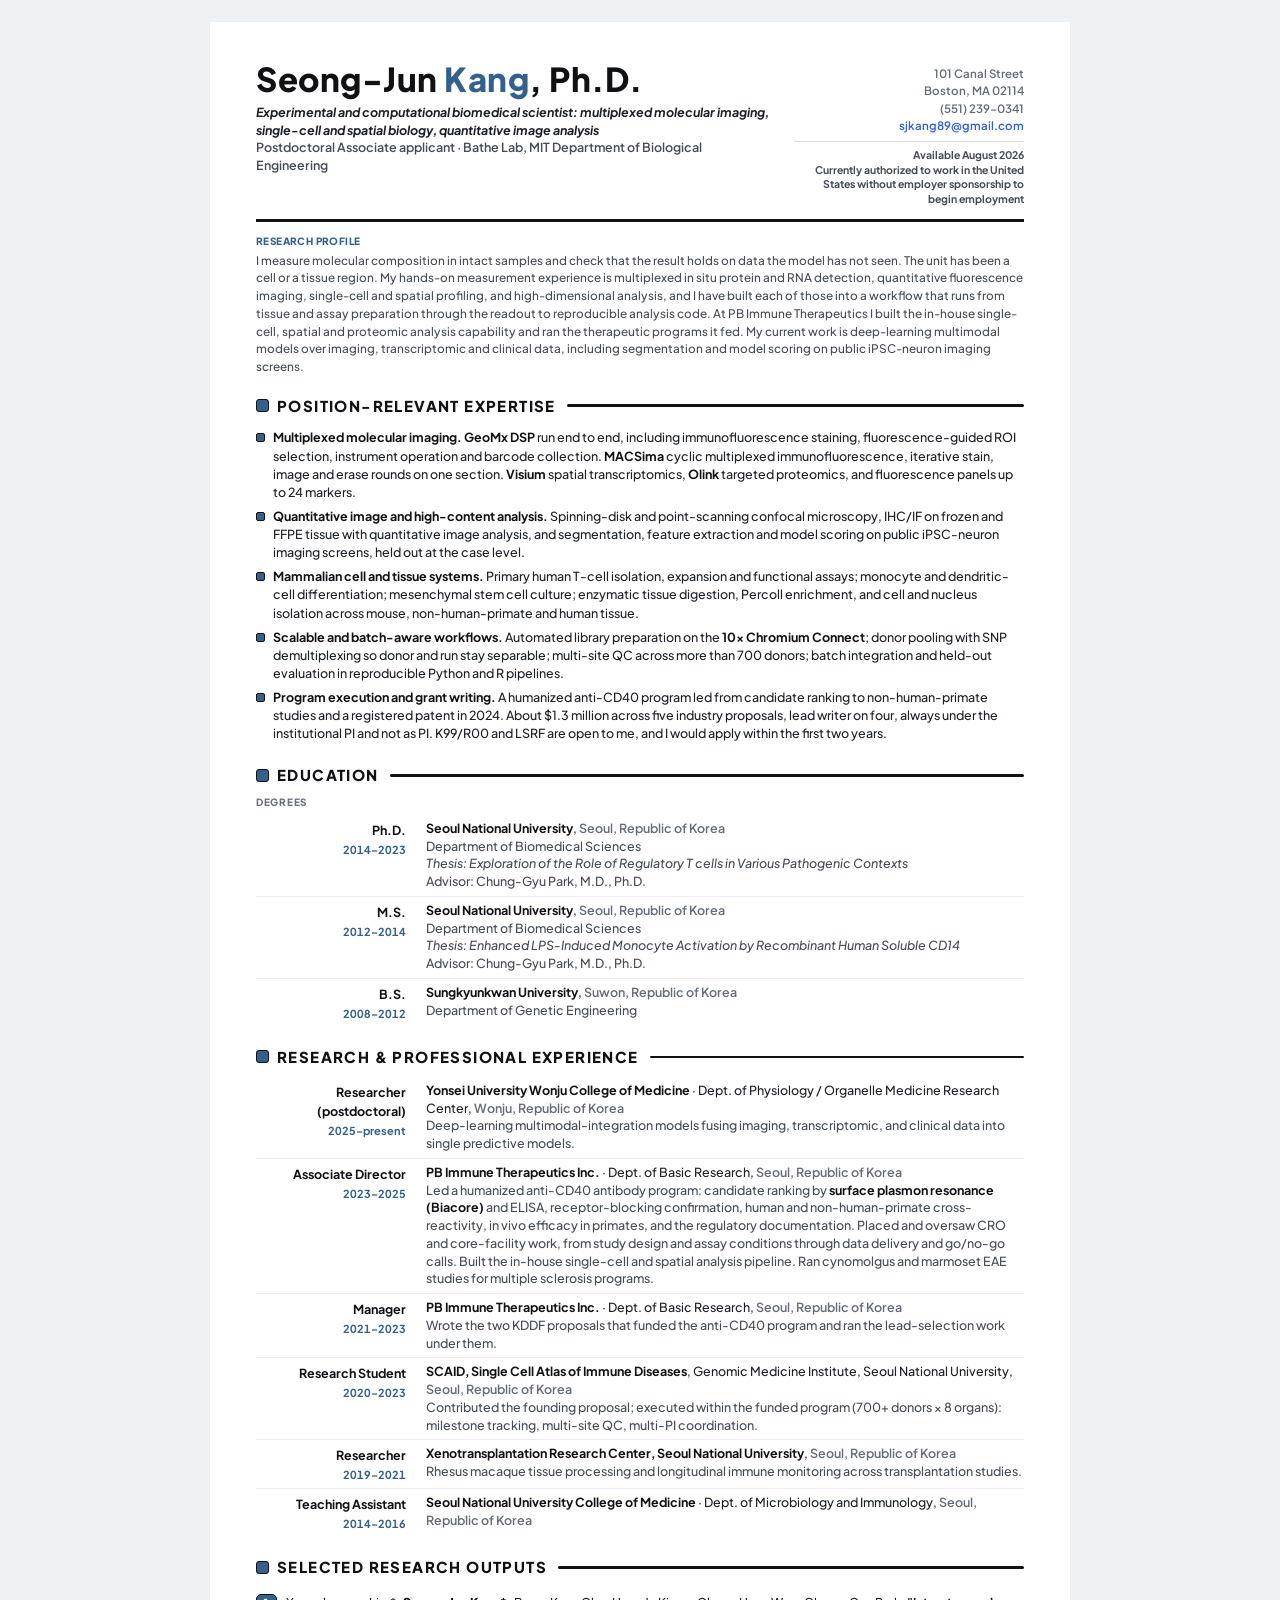
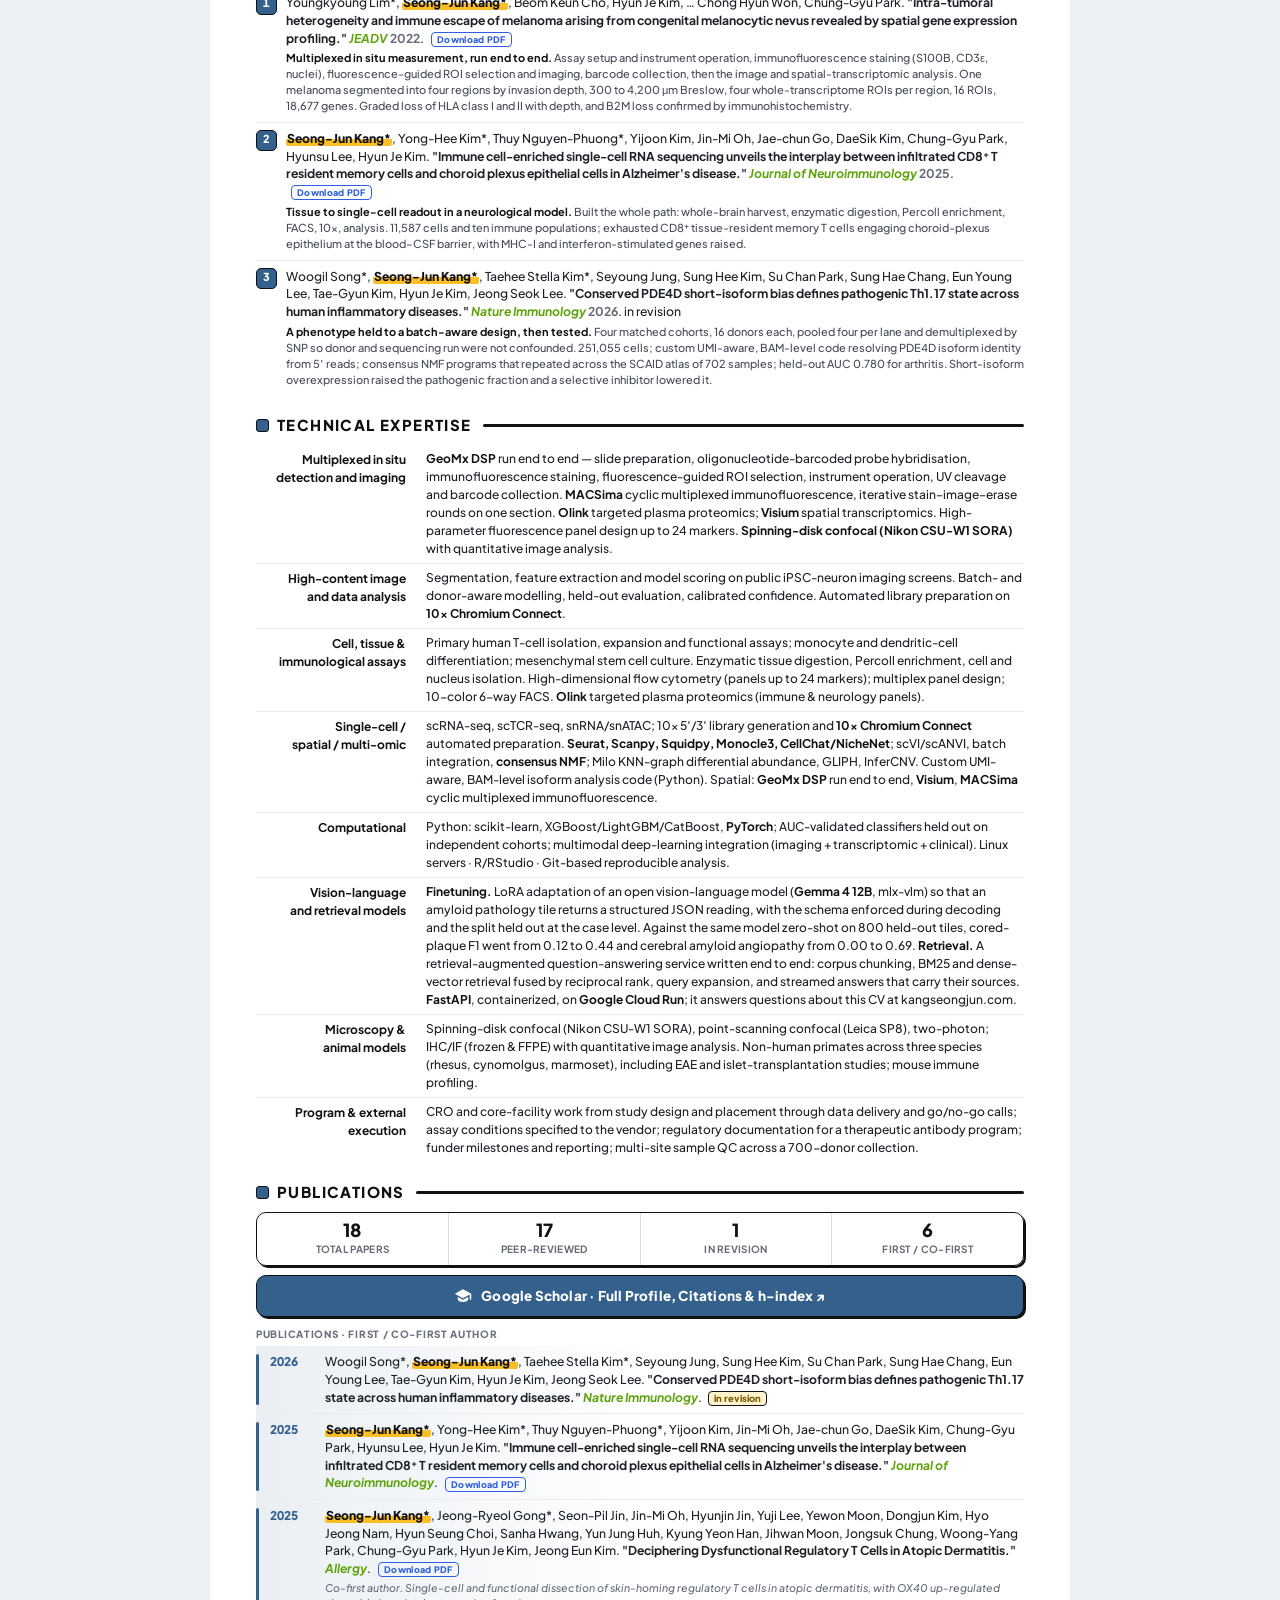
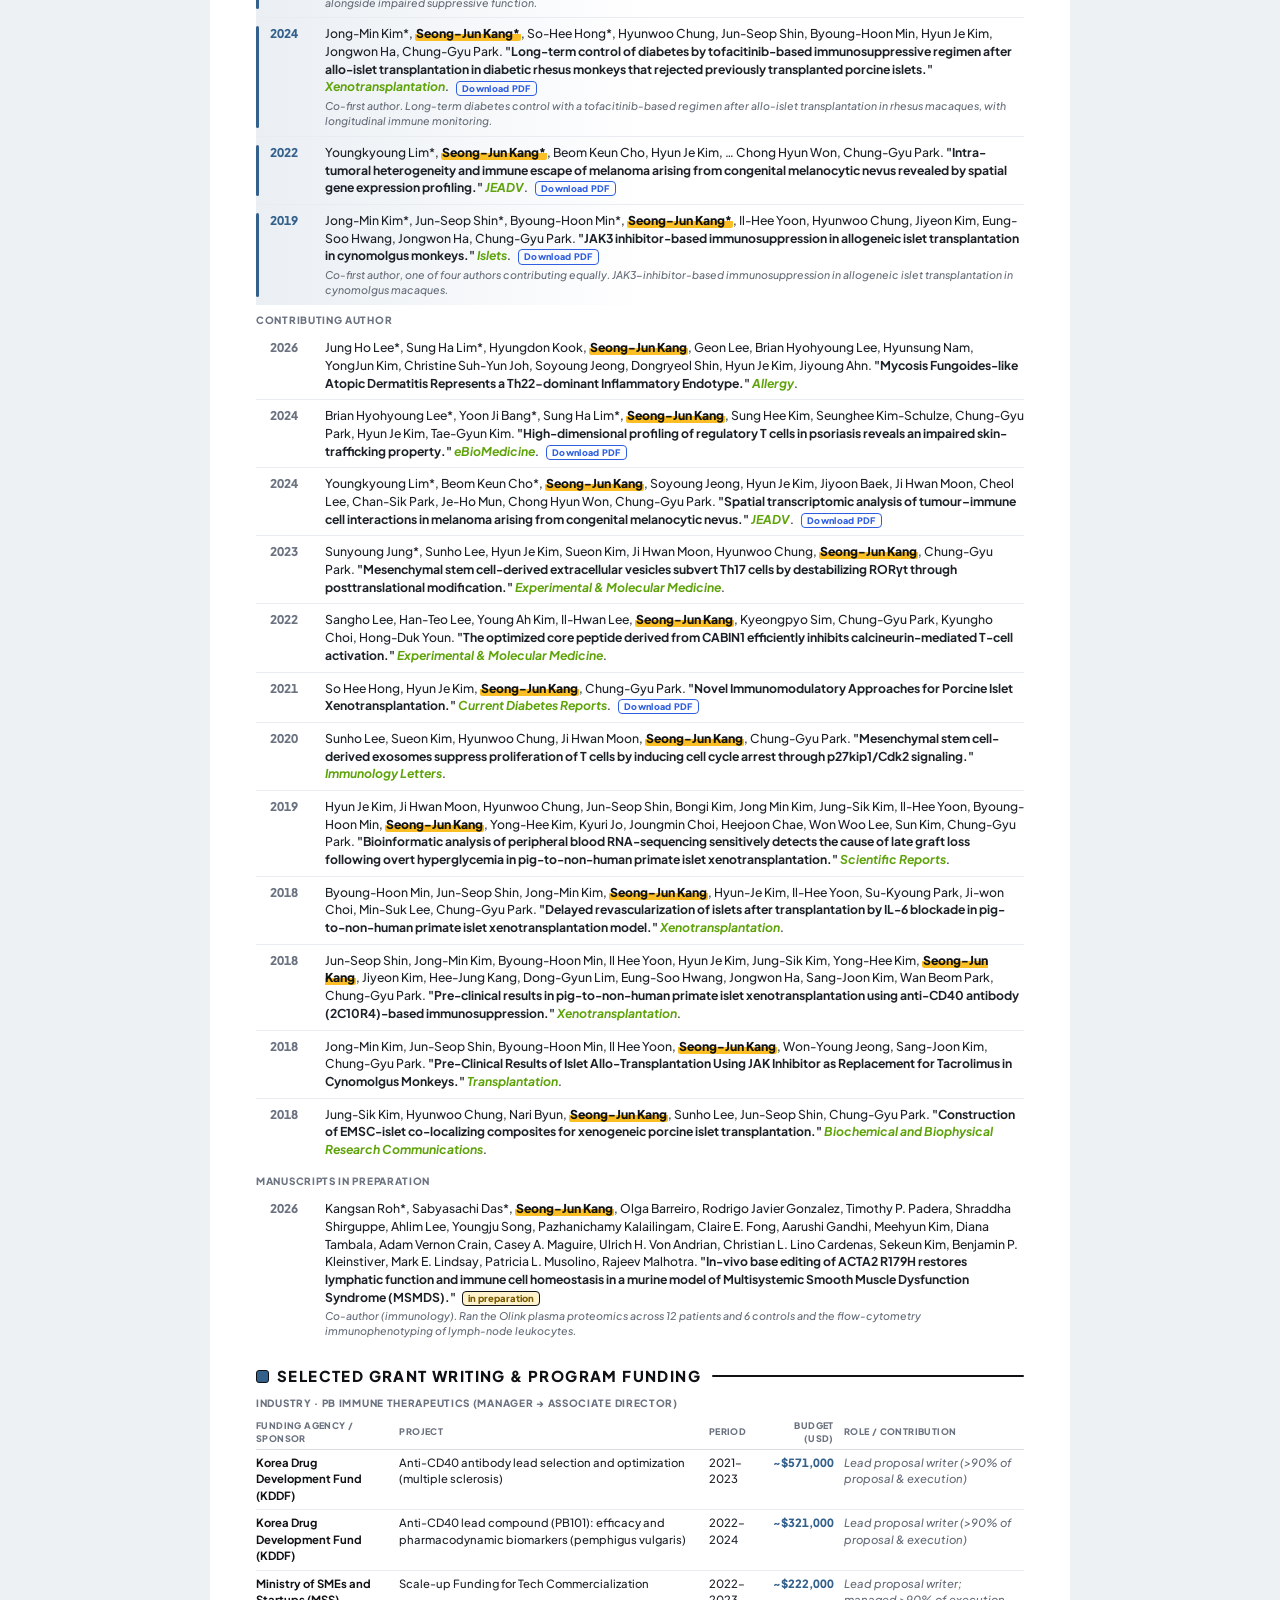
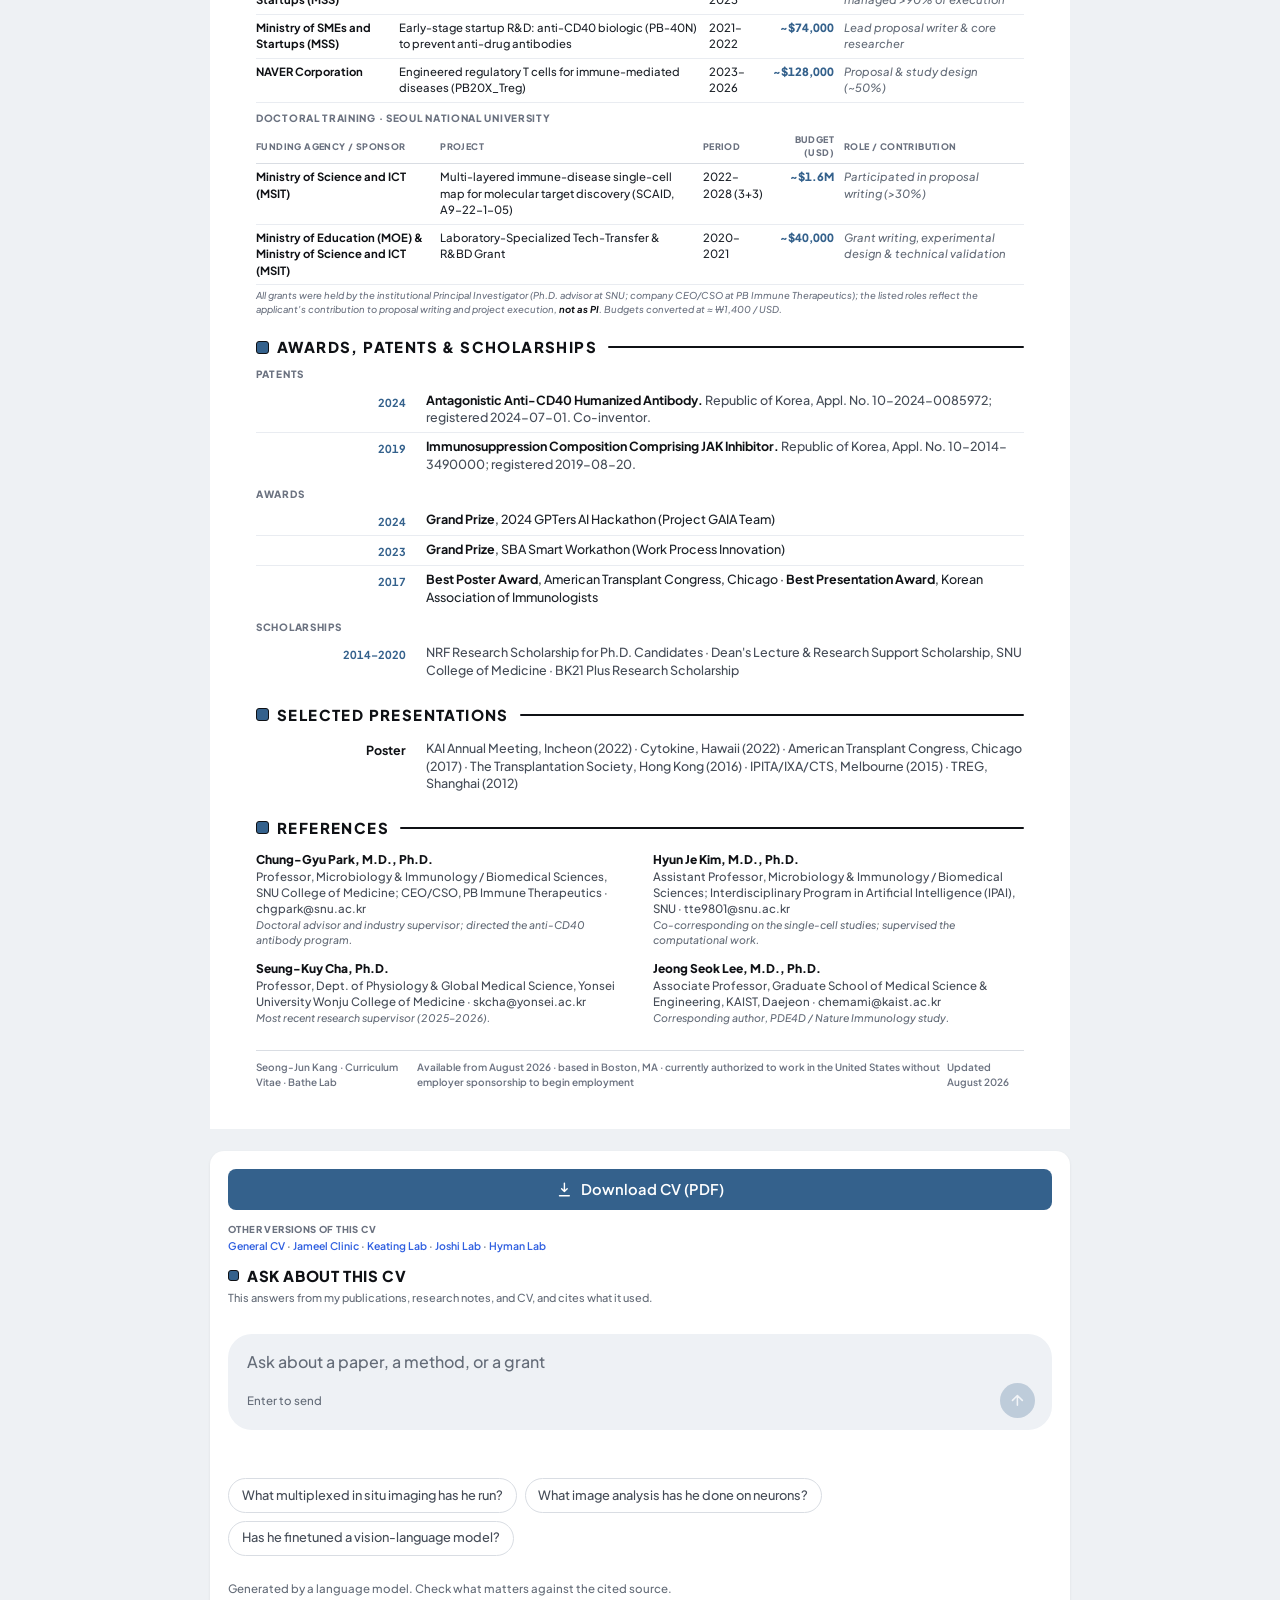
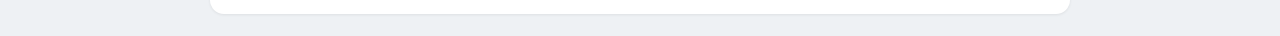
==== commit b56e226e: "Move availability to August and spell out the work authorization Both lines say the same thing in tw" ====
--- a/for-bathe-lab/index.html
+++ b/for-bathe-lab/index.html
@@ -290,7 +290,7 @@
       </div>
       <div class="hright">
         101 Canal Street<br>Boston, MA 02114<br>(551) 239-0341<br><span class="k">sjkang89@gmail.com</span>
-        <div class="avail">Available September 2026<br>U.S. work authorized · no sponsorship required</div>
+        <div class="avail">Available August 2026<br>Currently authorized to work in the United States without employer sponsorship to begin employment</div>
       </div>
     </div>
     <div class="profile"><span class="slab">Research profile</span>I measure molecular composition in intact samples and check that the result holds on data the model has not seen. The unit has been a cell or a tissue region. My hands-on measurement experience is multiplexed in situ protein and RNA detection, quantitative fluorescence imaging, single-cell and spatial profiling, and high-dimensional analysis, and I have built each of those into a workflow that runs from tissue and assay preparation through the readout to reproducible analysis code. At PB Immune Therapeutics I built the in-house single-cell, spatial and proteomic analysis capability and ran the therapeutic programs it fed. My current work is deep-learning multimodal models over imaging, transcriptomic and clinical data, including segmentation and model scoring on public iPSC-neuron imaging screens.</div>
@@ -494,7 +494,7 @@
     </div>
   </section>
 
-  <div class="foot"><span>Seong-Jun Kang · Curriculum Vitae · Bathe Lab</span><span>Available from September 2026 · based in Boston, MA · authorized to work in the United States, no visa sponsorship required</span><span>Updated August 2026</span></div>
+  <div class="foot"><span>Seong-Jun Kang · Curriculum Vitae · Bathe Lab</span><span>Available from August 2026 · based in Boston, MA · currently authorized to work in the United States without employer sponsorship to begin employment</span><span>Updated August 2026</span></div>
 </div>
 </div>
 
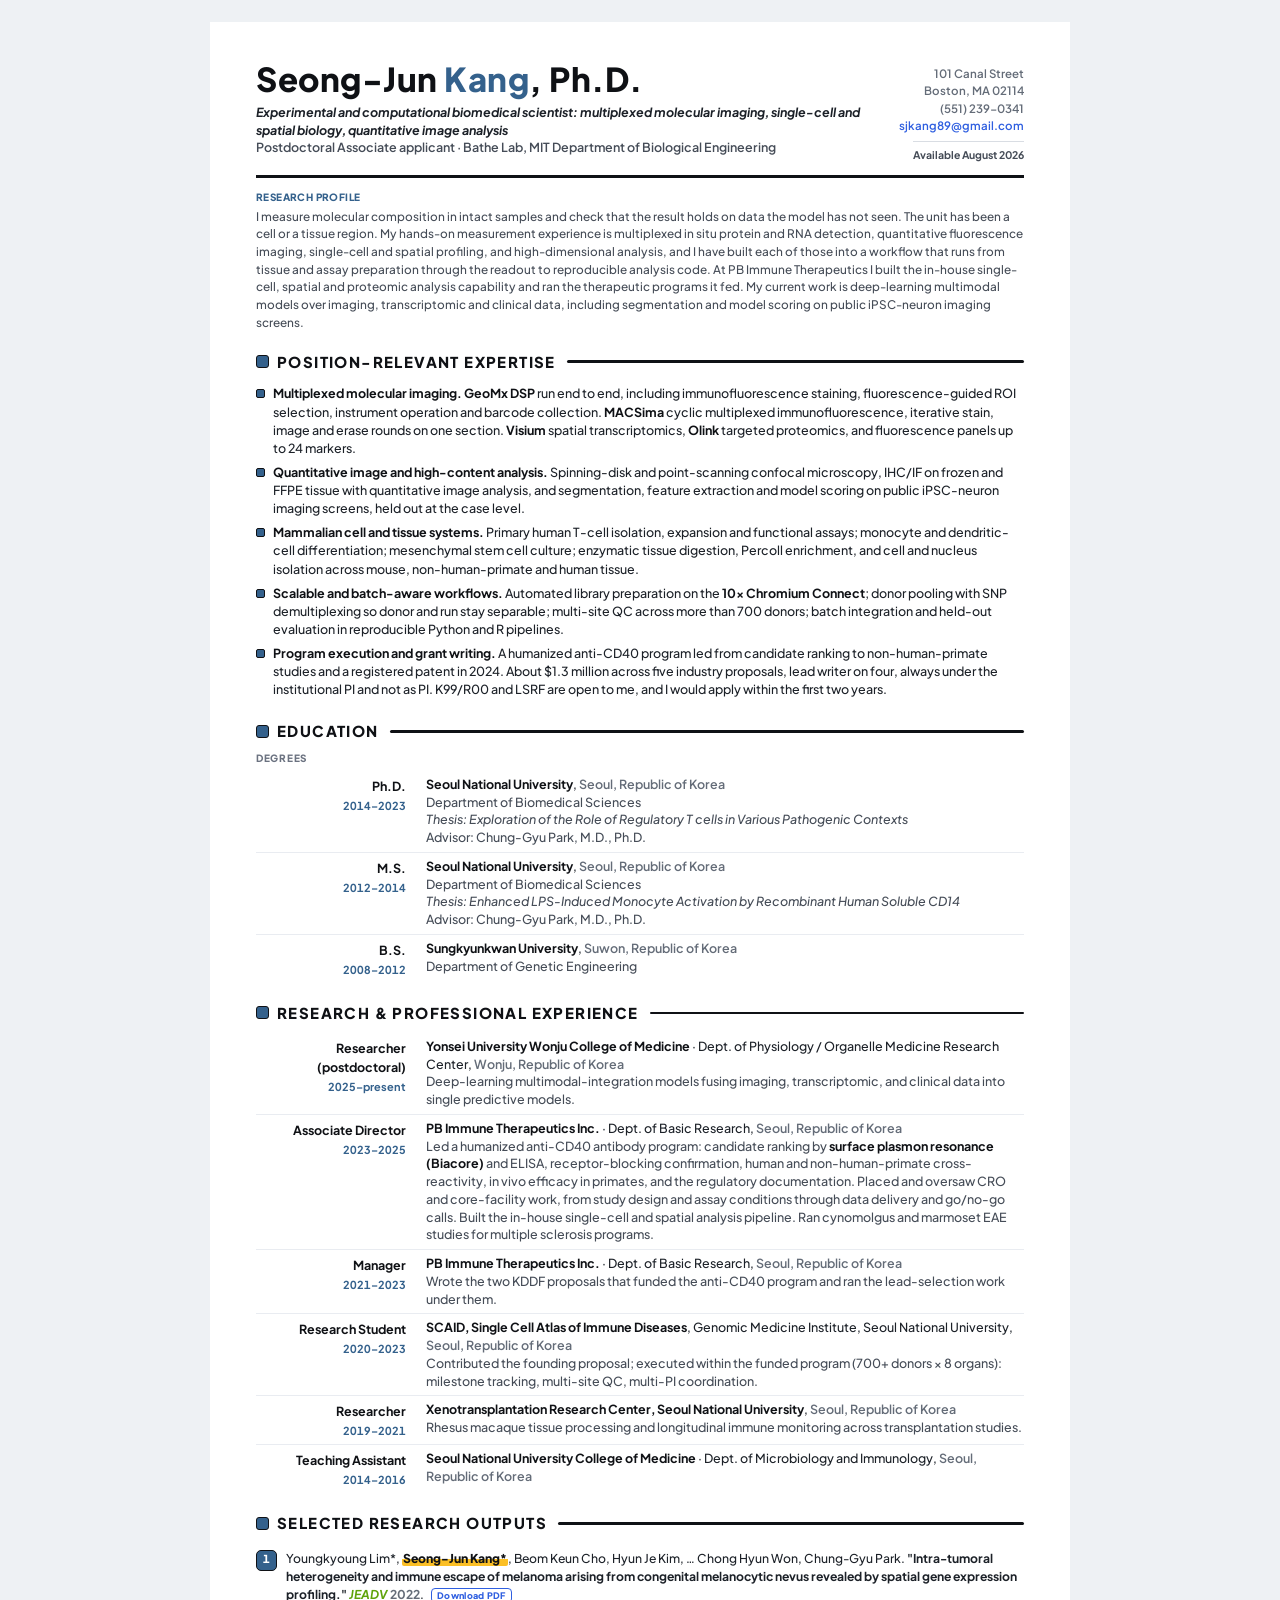
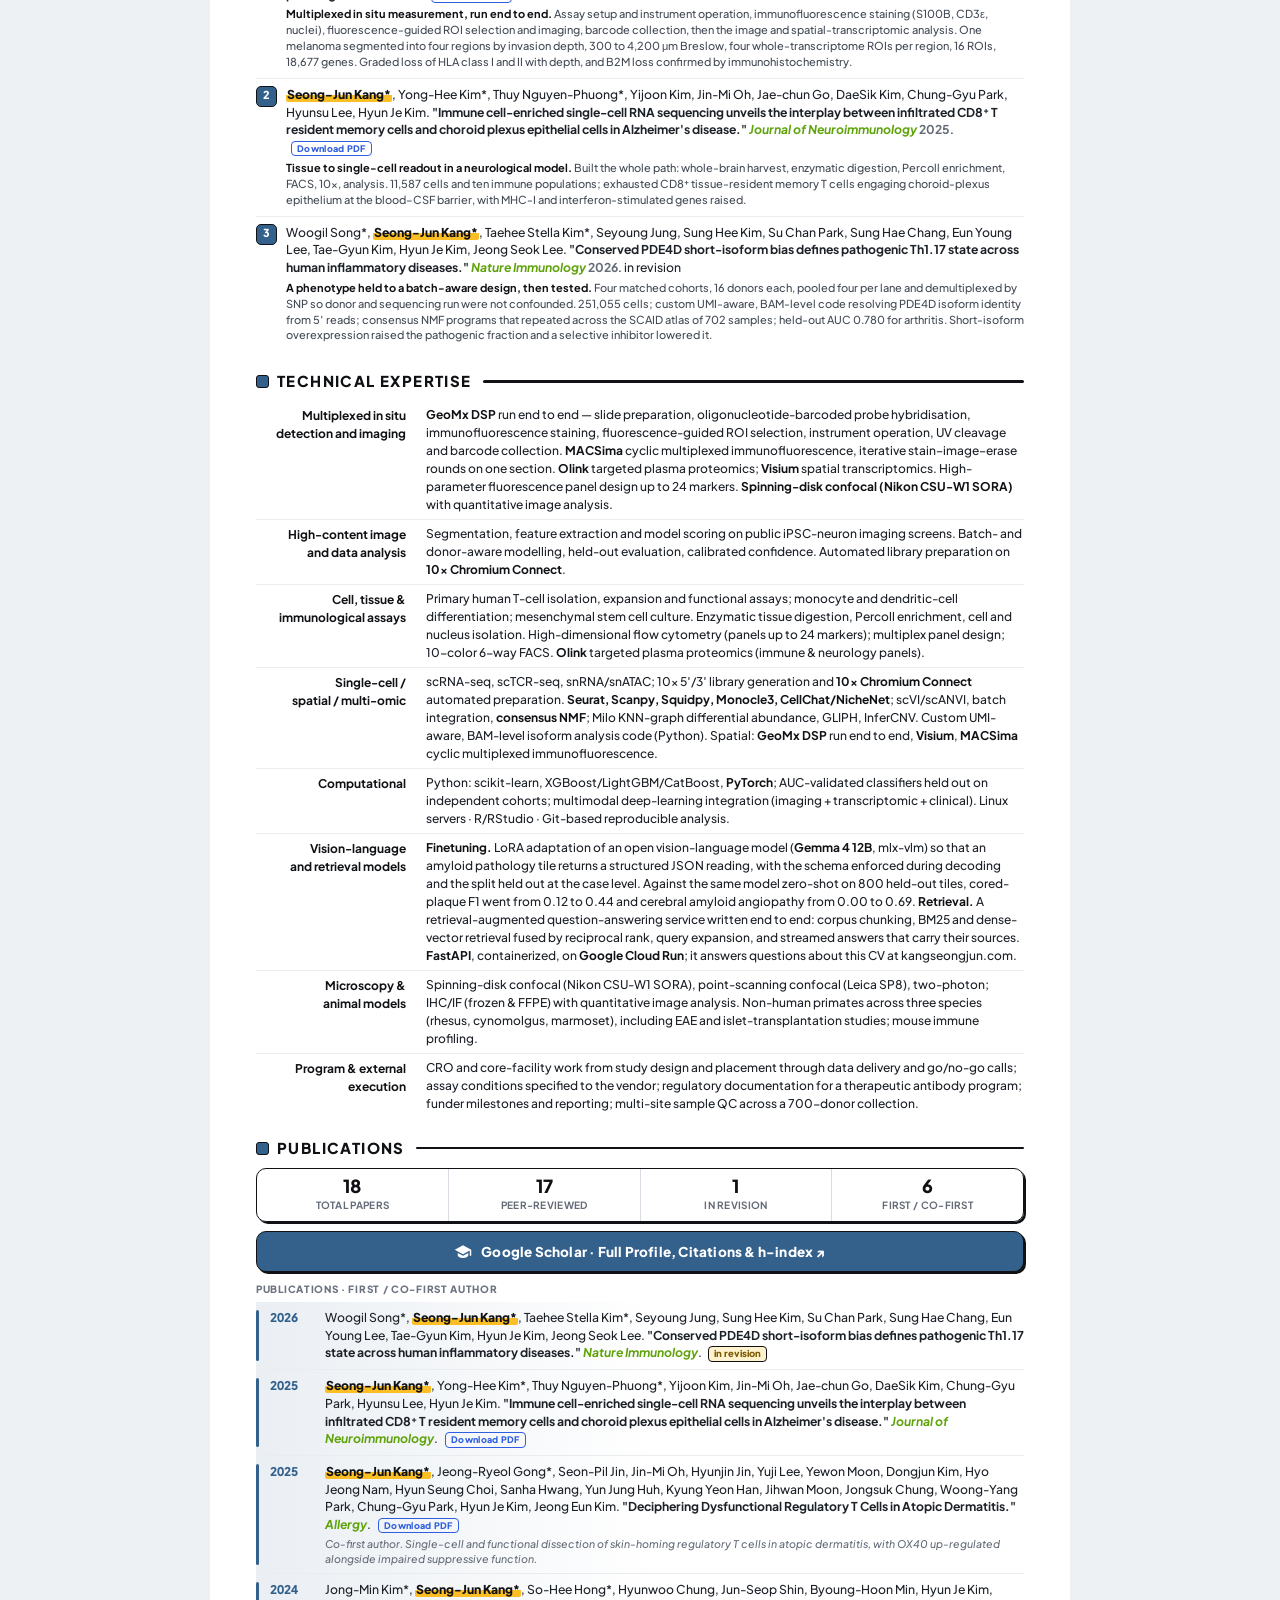
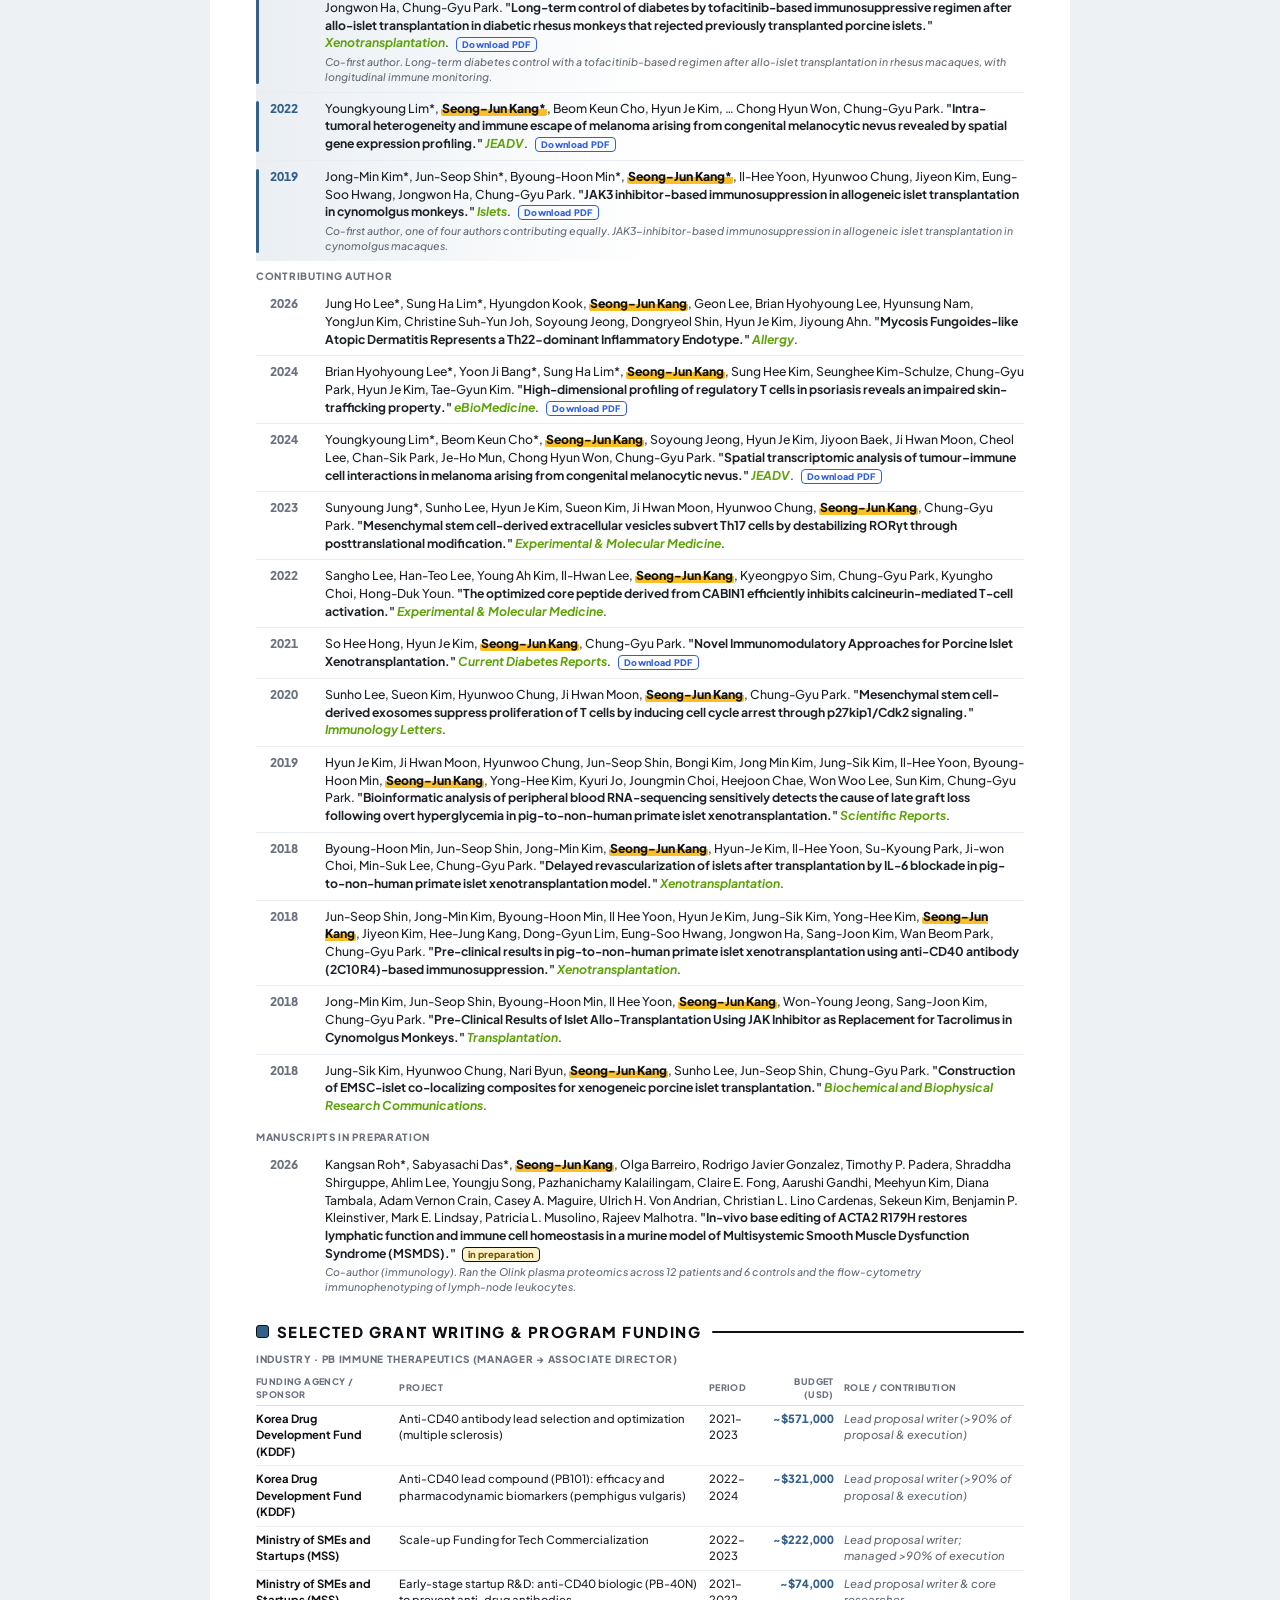
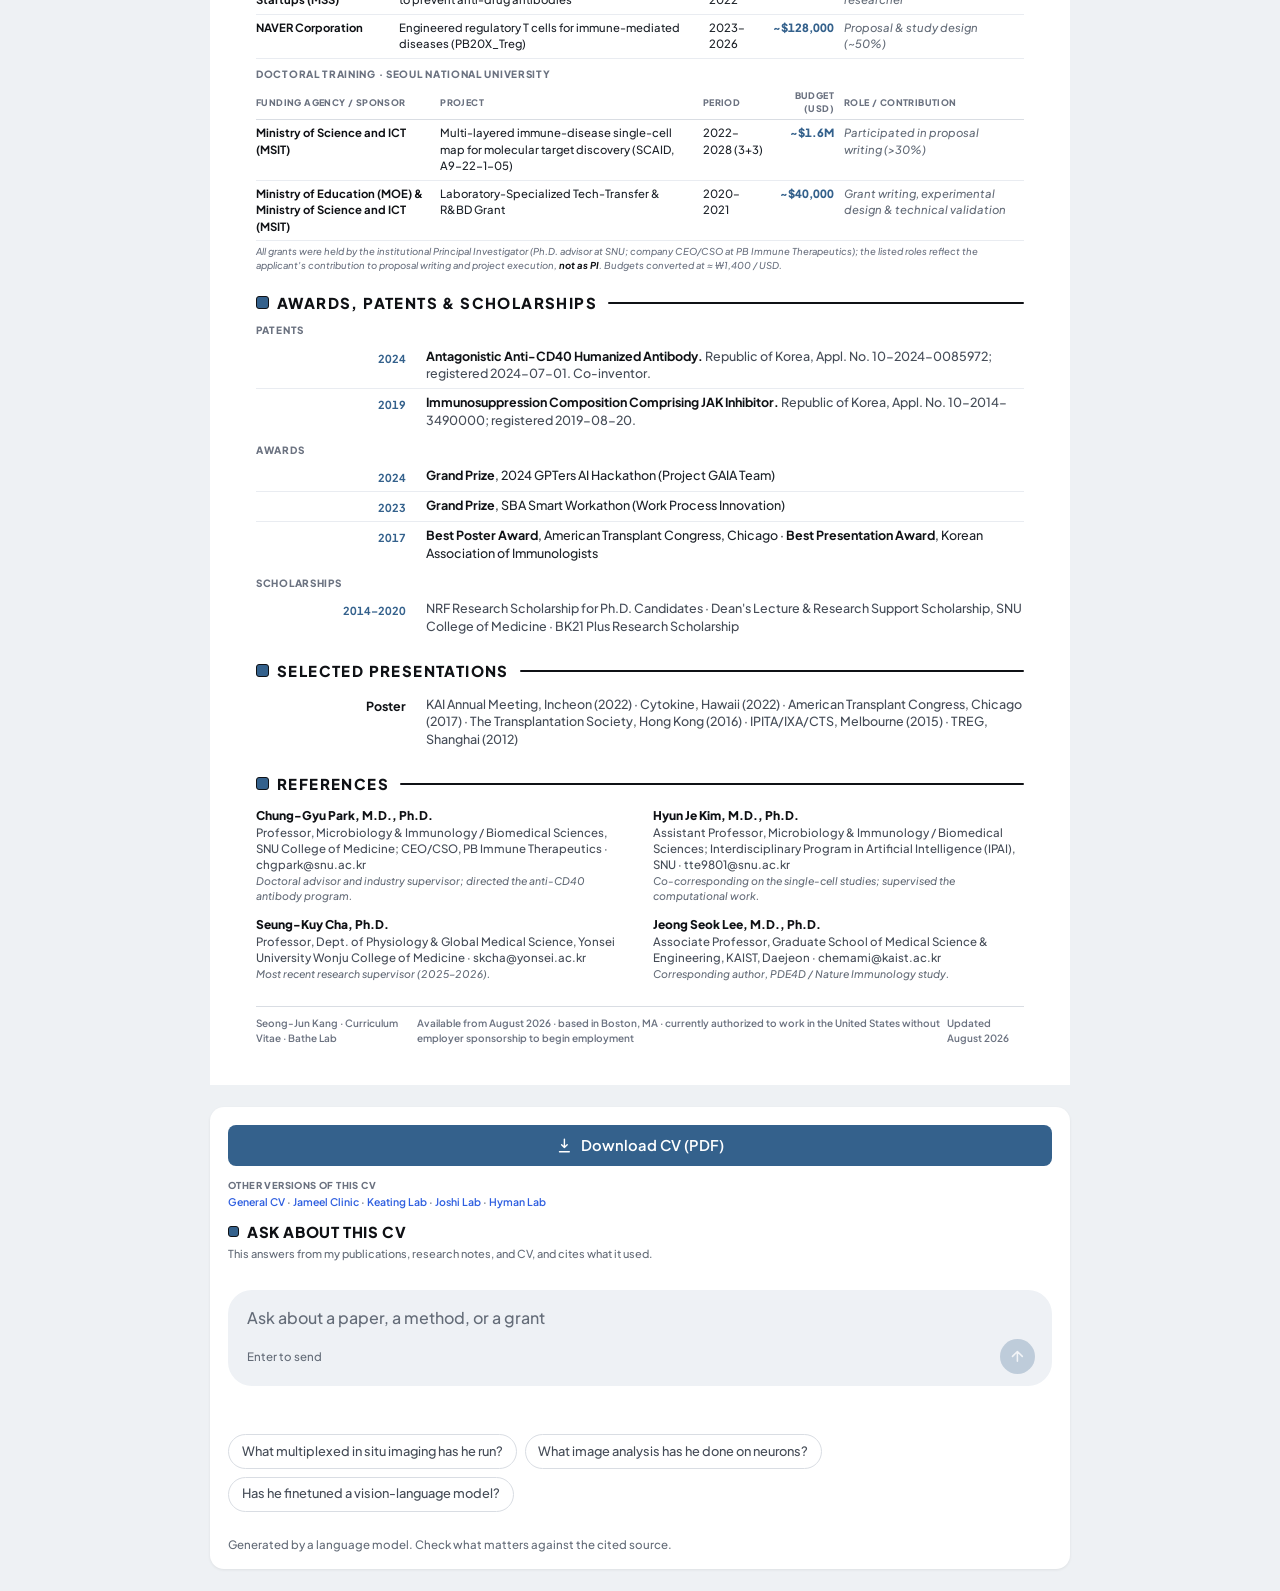
==== commit 337c1bd2: "Cut the header availability block back to one line The work-authorization sentence wrapped to three " ====
--- a/for-bathe-lab/index.html
+++ b/for-bathe-lab/index.html
@@ -290,7 +290,7 @@
       </div>
       <div class="hright">
         101 Canal Street<br>Boston, MA 02114<br>(551) 239-0341<br><span class="k">sjkang89@gmail.com</span>
-        <div class="avail">Available August 2026<br>Currently authorized to work in the United States without employer sponsorship to begin employment</div>
+        <div class="avail">Available August 2026</div>
       </div>
     </div>
     <div class="profile"><span class="slab">Research profile</span>I measure molecular composition in intact samples and check that the result holds on data the model has not seen. The unit has been a cell or a tissue region. My hands-on measurement experience is multiplexed in situ protein and RNA detection, quantitative fluorescence imaging, single-cell and spatial profiling, and high-dimensional analysis, and I have built each of those into a workflow that runs from tissue and assay preparation through the readout to reproducible analysis code. At PB Immune Therapeutics I built the in-house single-cell, spatial and proteomic analysis capability and ran the therapeutic programs it fed. My current work is deep-learning multimodal models over imaging, transcriptomic and clinical data, including segmentation and model scoring on public iPSC-neuron imaging screens.</div>
